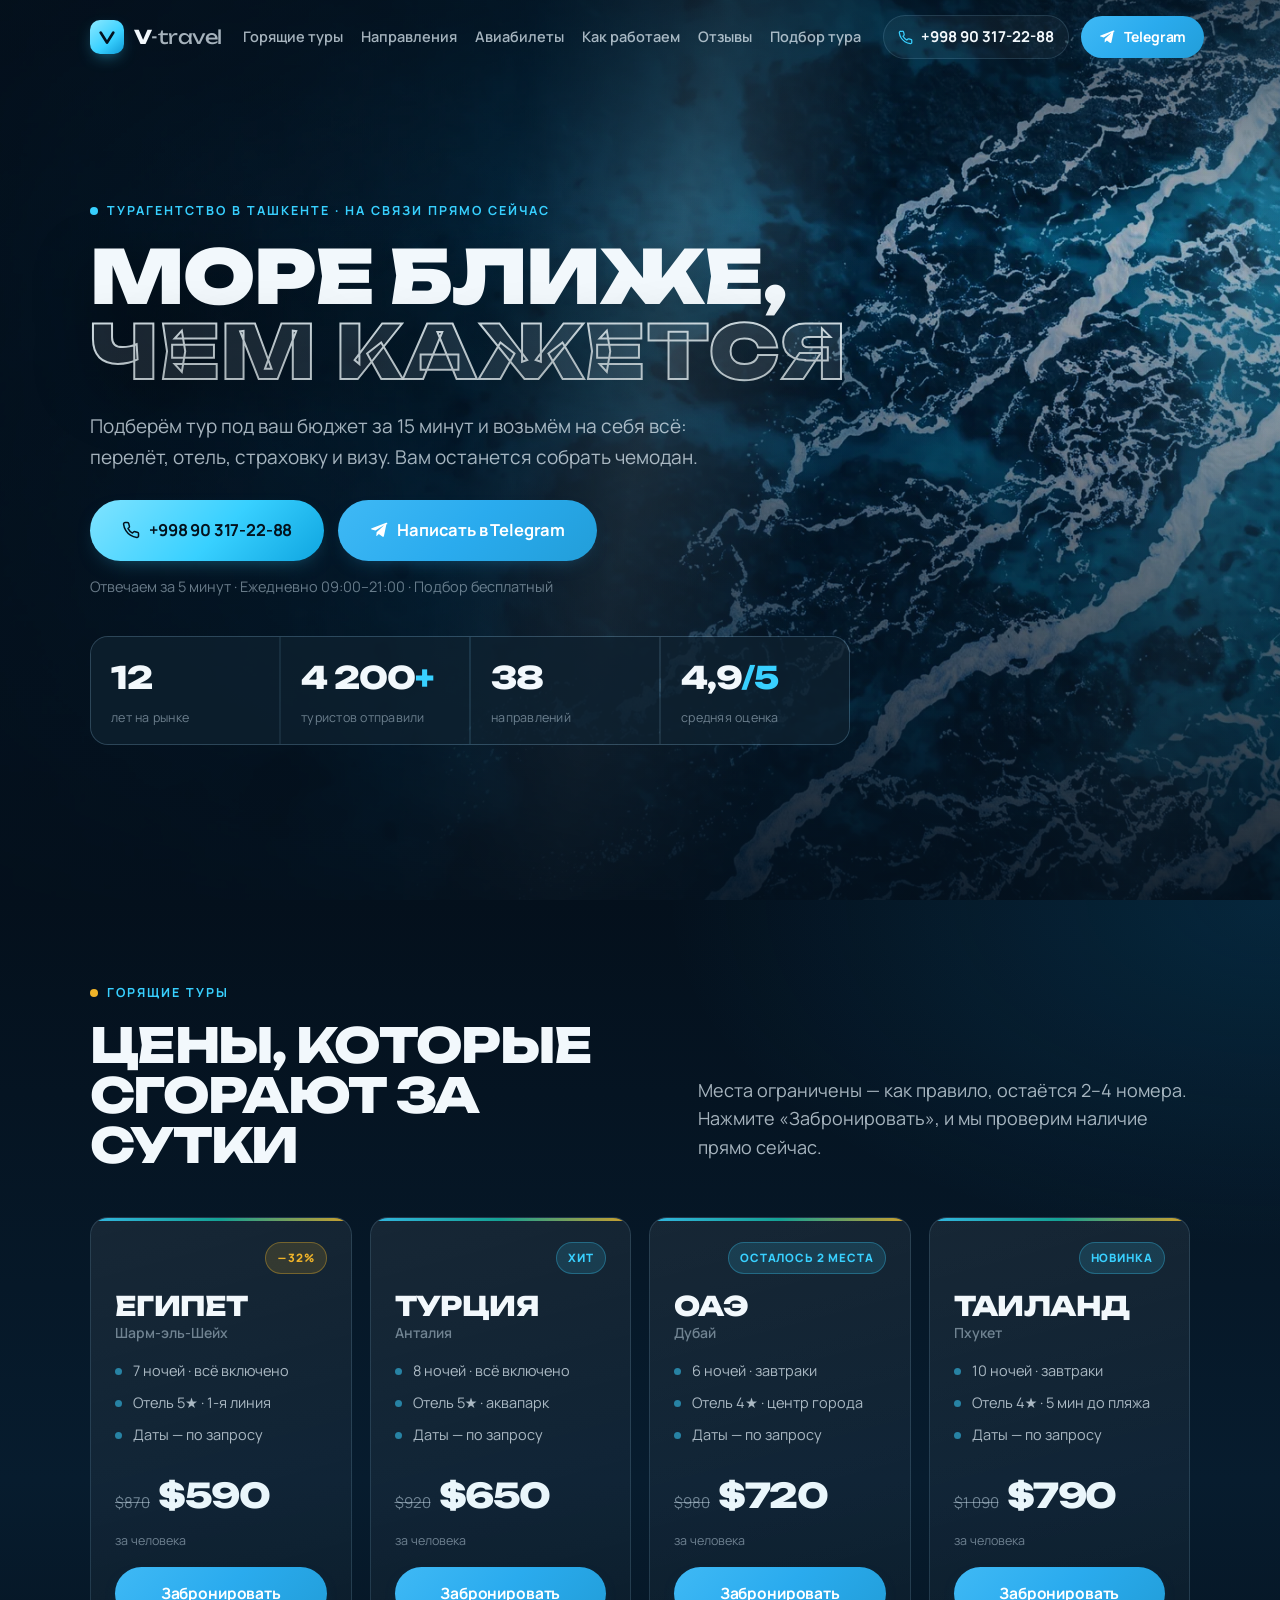
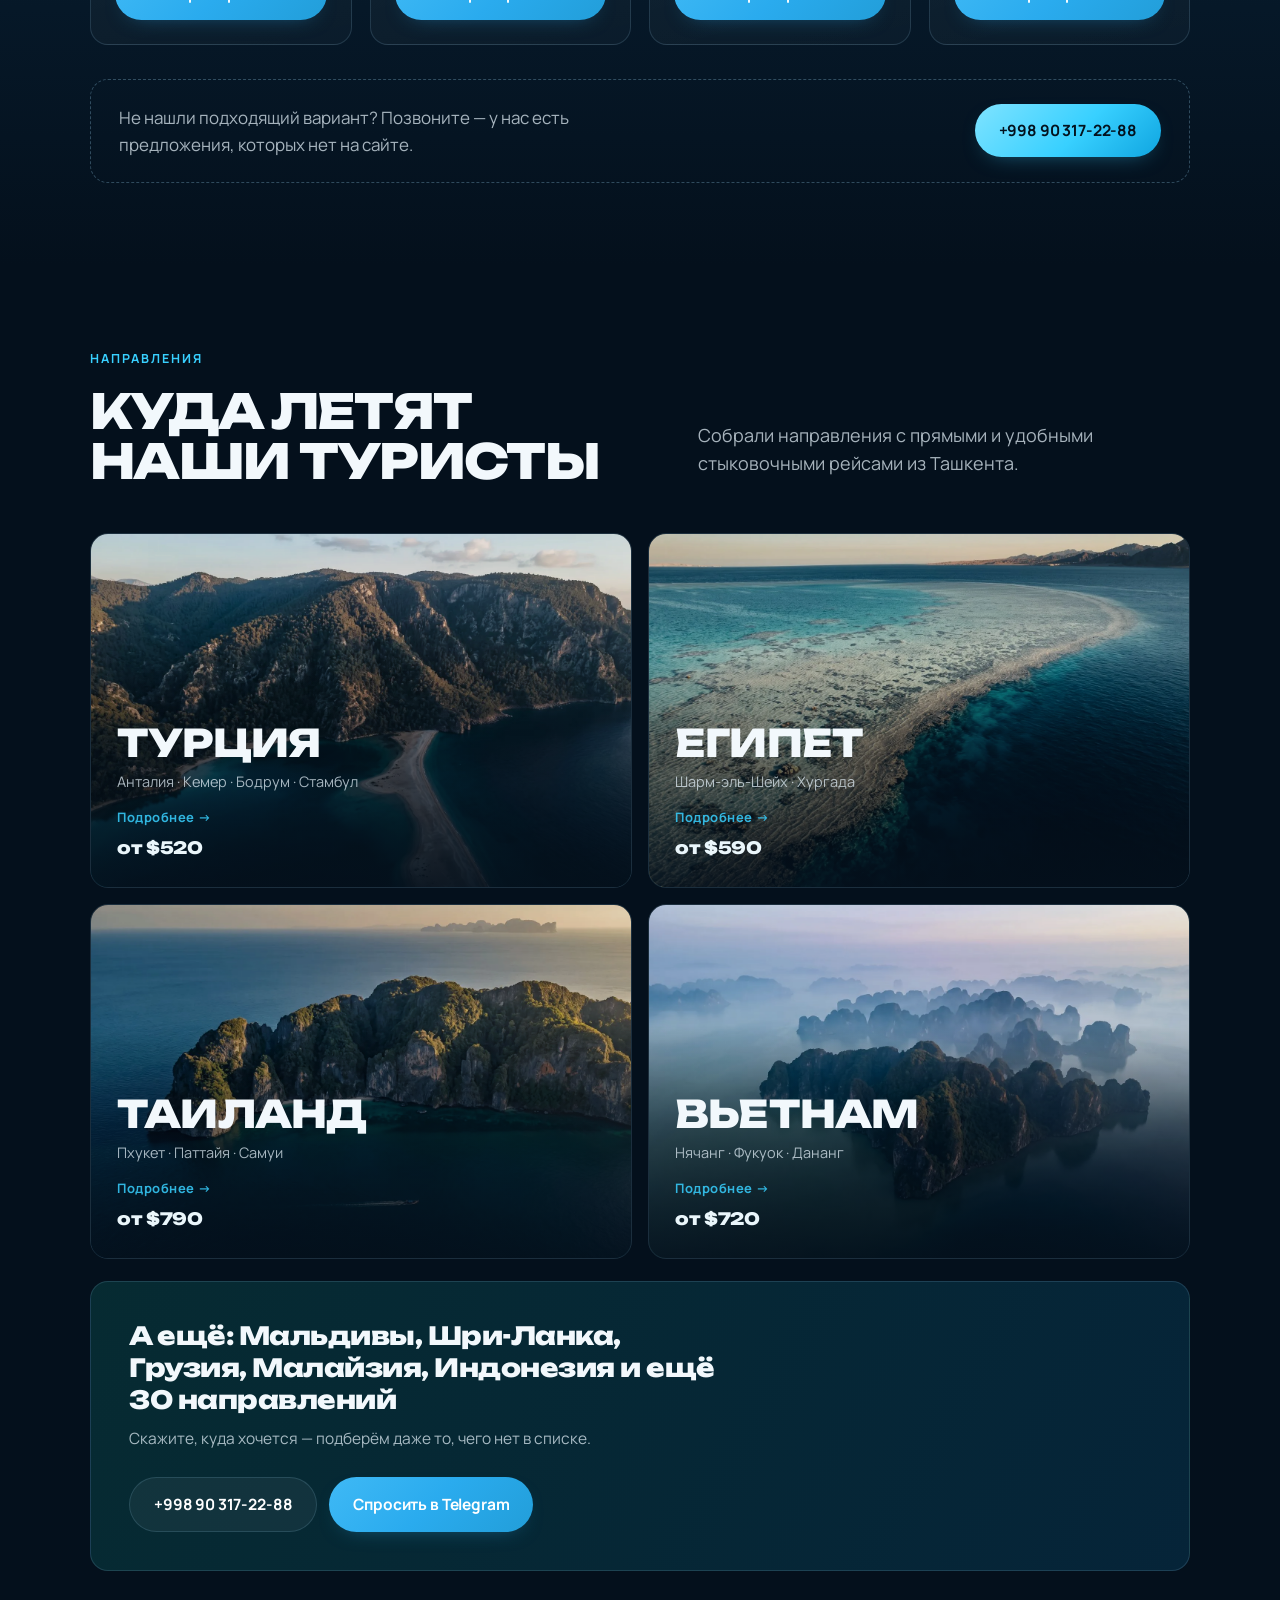
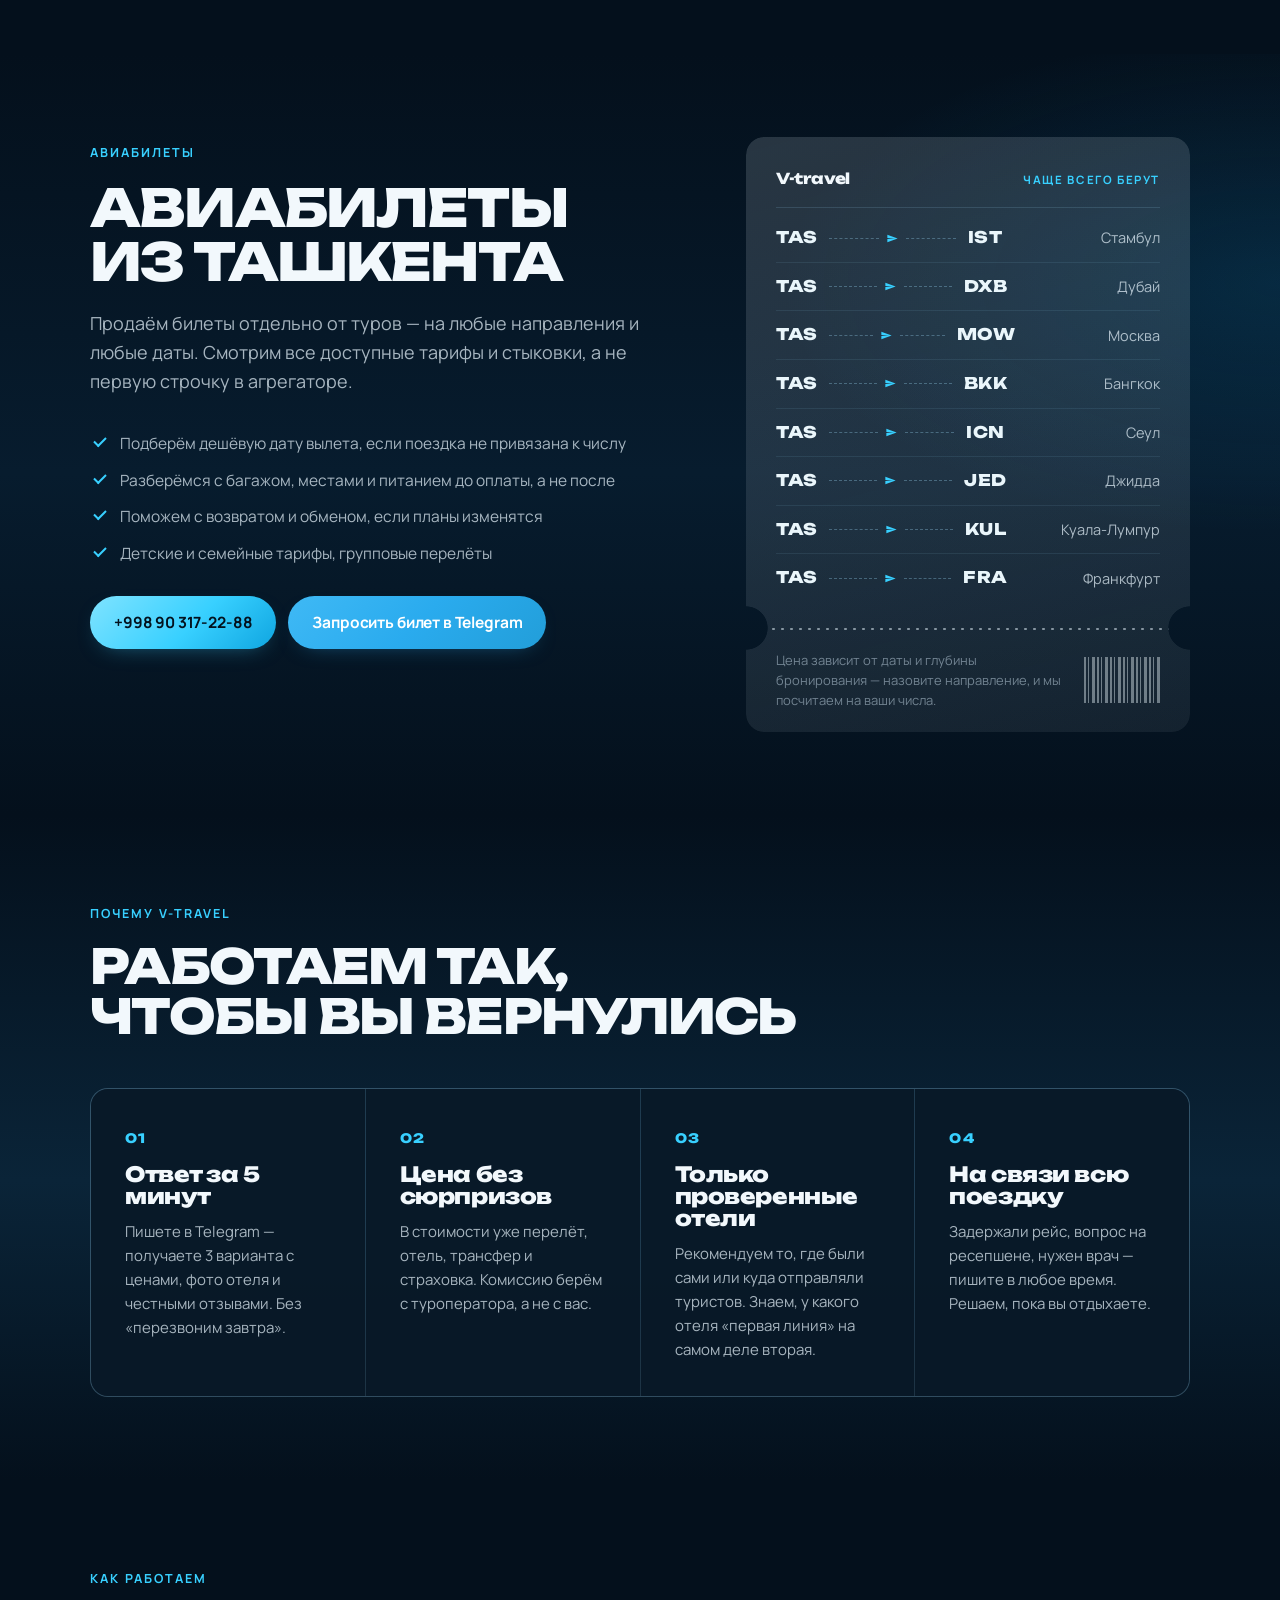
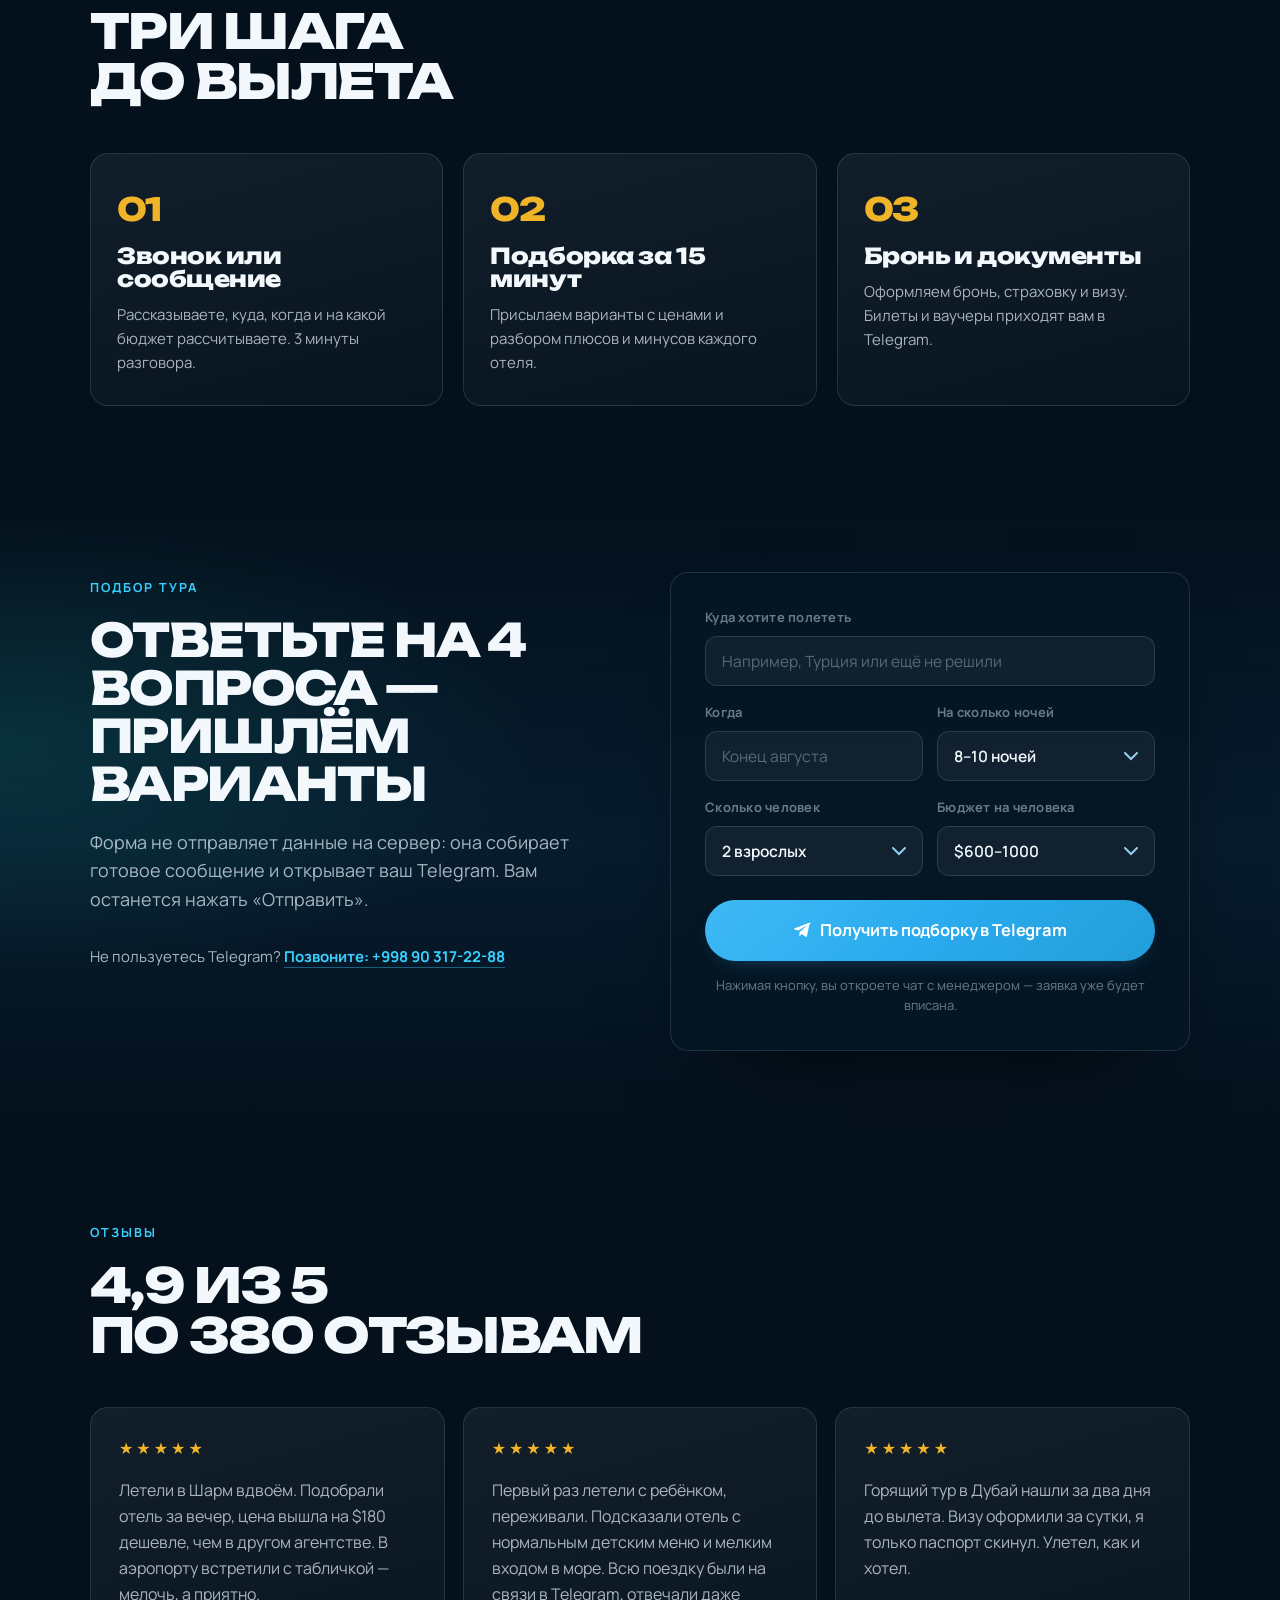
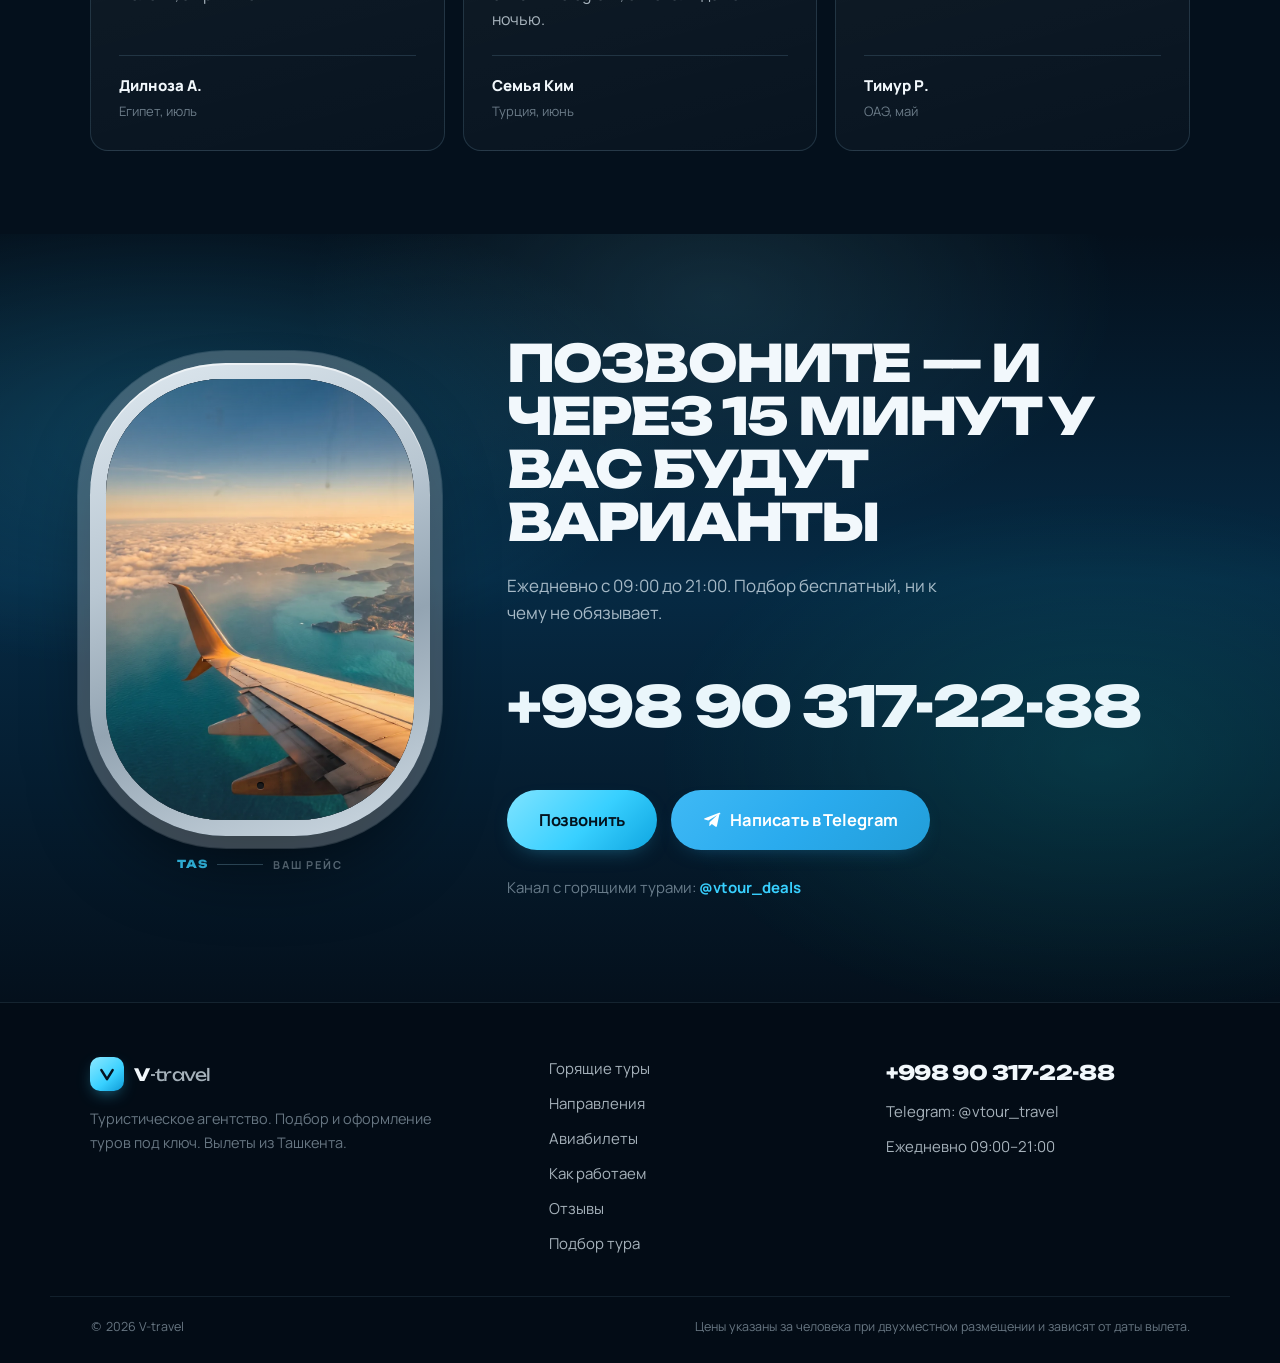
==== index.html @ 79d8a792 "Иллюминатор: вид с крылом вместо кадра с дрона В окно поставлен настоящий вид с места у иллюминатора" ====
<!DOCTYPE html>
<html lang="ru">
<head>
<meta charset="UTF-8">
<meta name="viewport" content="width=device-width, initial-scale=1">
<title>Горящие туры из Ташкента — турагентство V-travel</title>
<meta name="description" content="Турагентство V-travel в Ташкенте: горящие туры от $590, авиабилеты, подбор за 15 минут, отель, виза и страховка под ключ. Звоните +998 90 317-22-88 или пишите в Telegram.">
<meta name="theme-color" content="#04121f">
<link rel="canonical" href="https://v-travel.uz/">

<meta property="og:type" content="website">
<meta property="og:site_name" content="V-travel">
<meta property="og:locale" content="ru_RU">
<meta property="og:url" content="https://v-travel.uz/">
<meta property="og:title" content="Горящие туры из Ташкента — турагентство V-travel">
<meta property="og:description" content="Горящие туры от $590. Подбор за 15 минут, оформление под ключ. Звоните или пишите в Telegram.">
<meta property="og:image" content="https://v-travel.uz/assets/img/og-cover.jpg">
<meta property="og:image:width" content="1200">
<meta property="og:image:height" content="630">
<meta property="og:image:alt" content="Аэросъёмка бирюзового моря — V-travel, туры из Ташкента">
<meta name="twitter:card" content="summary_large_image">
<link rel="icon" href="data:image/svg+xml,%3Csvg xmlns='http://www.w3.org/2000/svg' viewBox='0 0 64 64'%3E%3Crect width='64' height='64' rx='14' fill='%23061c2e'/%3E%3Cpath d='M16 20l16 26 16-26' fill='none' stroke='%2338d0ff' stroke-width='7' stroke-linecap='round' stroke-linejoin='round'/%3E%3C/svg%3E">
<link rel="preload" href="/assets/fonts/unbounded-900.woff2" as="font" type="font/woff2" crossorigin>
<link rel="preload" href="/assets/fonts/manrope-400.woff2" as="font" type="font/woff2" crossorigin>
<link rel="preload" href="/assets/img/hero-water.webp" as="image" fetchpriority="high">
<link rel="stylesheet" href="/css/fonts.css">
<link rel="stylesheet" href="/css/styles.css">
<script>document.documentElement.classList.add('js');</script>

<script type="application/ld+json">
{
  "@context": "https://schema.org",
  "@type": "TravelAgency",
  "name": "V-travel",
  "description": "Турагентство в Ташкенте: подбор и оформление туров под ключ, горящие туры, перелёт, отель, виза и страховка.",
  "url": "https://v-travel.uz/",
  "image": "https://v-travel.uz/assets/img/og-cover.jpg",
  "telephone": "+998903172288",
  "priceRange": "$$",
  "currenciesAccepted": "USD, UZS",
  "address": {
    "@type": "PostalAddress",
    "addressLocality": "Ташкент",
    "addressCountry": "UZ"
  },
  "areaServed": {
    "@type": "Country",
    "name": "Узбекистан"
  },
  "openingHoursSpecification": [{
    "@type": "OpeningHoursSpecification",
    "dayOfWeek": ["Monday","Tuesday","Wednesday","Thursday","Friday","Saturday","Sunday"],
    "opens": "09:00",
    "closes": "21:00"
  }],
  "hasOfferCatalog": {
    "@type": "OfferCatalog",
    "name": "Услуги V-travel",
    "itemListElement": [
      {"@type": "Offer", "itemOffered": {"@type": "Service", "name": "Горящие туры"}},
      {"@type": "Offer", "itemOffered": {"@type": "Service", "name": "Подбор и оформление туров под ключ"}},
      {"@type": "Offer", "itemOffered": {"@type": "Service", "name": "Авиабилеты"}},
      {"@type": "Offer", "itemOffered": {"@type": "Service", "name": "Оформление виз и страховок"}}
    ]
  },
  "sameAs": [
    "https://t.me/vtour_travel",
    "https://t.me/vtour_deals"
  ]
}
</script>
</head>
<body>

<a class="skip-link" href="#main">К основному содержимому</a>

<!-- ============ HEADER ============ -->
<header class="header" id="header">
  <div class="shell header__inner">
    <a href="#top" class="logo" aria-label="V-travel, на главную">
      <span class="logo__mark" aria-hidden="true">
        <svg viewBox="0 0 32 32" width="20" height="20"><path d="M6 9l10 16L26 9" fill="none" stroke="currentColor" stroke-width="4.5" stroke-linecap="round" stroke-linejoin="round"/></svg>
      </span>
      <span class="logo__text">V<span>-travel</span></span>
    </a>

    <nav class="nav" id="nav" aria-label="Основная навигация">
      <a href="#hot" class="nav__link">Горящие туры</a>
      <a href="#dest" class="nav__link">Направления</a>
      <a href="#tickets" class="nav__link">Авиабилеты</a>
      <a href="#how" class="nav__link">Как работаем</a>
      <a href="#reviews" class="nav__link">Отзывы</a>
      <a href="#pick" class="nav__link">Подбор тура</a>
      <div class="nav__mobile-actions">
        <a href="tel:+998903172288" class="btn btn--ghost btn--block">+998 90 317-22-88</a>
        <a href="https://t.me/vtour_travel" target="_blank" rel="noopener" class="btn btn--tg btn--block">Написать в Telegram</a>
      </div>
    </nav>

    <div class="header__actions">
      <a href="tel:+998903172288" class="header__phone" data-goal="call">
        <svg viewBox="0 0 24 24" width="15" height="15" fill="none" stroke="currentColor" stroke-width="2" stroke-linecap="round" stroke-linejoin="round" aria-hidden="true"><path d="M22 16.9v3a2 2 0 01-2.2 2 19.8 19.8 0 01-8.6-3.1 19.5 19.5 0 01-6-6 19.8 19.8 0 01-3.1-8.7A2 2 0 014.1 2h3a2 2 0 012 1.7c.1 1 .3 2 .7 2.9a2 2 0 01-.4 2.1L8 10.1a16 16 0 006 6l1.4-1.4a2 2 0 012.1-.4c.9.4 1.9.6 2.9.7a2 2 0 011.7 2"/></svg>
        <span>+998 90 317-22-88</span>
      </a>
      <a href="https://t.me/vtour_travel" target="_blank" rel="noopener" class="btn btn--tg btn--sm" data-goal="telegram">
        <svg viewBox="0 0 24 24" width="16" height="16" fill="currentColor" aria-hidden="true"><path d="M21.9 4.3L18.6 20c-.2 1.1-.9 1.4-1.8.9l-5-3.7-2.4 2.3c-.3.3-.5.5-1 .5l.4-5.1L18 6.4c.4-.4-.1-.6-.6-.2L7.2 12.7l-4.9-1.5c-1.1-.3-1.1-1 .2-1.5l19.1-7.4c.9-.3 1.7.2 1.4 2z"/></svg>
        Telegram
      </a>
      <button class="burger" id="burger" aria-label="Меню" aria-expanded="false" aria-controls="nav">
        <span></span><span></span><span></span>
      </button>
    </div>
  </div>
</header>

<main id="main">

  <!-- ============ HERO ============ -->
  <section class="hero" id="top">
    <div class="hero__media" aria-hidden="true">
      <img src="assets/img/hero-water.webp" alt="" width="2000" height="1269" fetchpriority="high">
      <div class="hero__caustics"></div>
      <div class="hero__scrim"></div>
    </div>

    <div class="shell hero__inner">
      <p class="eyebrow reveal">
        <span class="pulse" aria-hidden="true"></span>
        Турагентство в Ташкенте · На связи прямо сейчас
      </p>

      <h1 class="hero__title reveal" style="--d:.05s">
        Море ближе,<br>
        <span class="hero__title-out">чем кажется</span>
      </h1>

      <p class="hero__lead reveal" style="--d:.1s">
        Подберём тур под ваш бюджет за 15 минут и возьмём на себя всё: перелёт, отель,
        страховку и визу. Вам останется собрать чемодан.
      </p>

      <div class="hero__cta reveal" style="--d:.15s">
        <a href="tel:+998903172288" class="btn btn--primary btn--lg" data-goal="call">
          <svg viewBox="0 0 24 24" width="18" height="18" fill="none" stroke="currentColor" stroke-width="2" stroke-linecap="round" stroke-linejoin="round" aria-hidden="true"><path d="M22 16.9v3a2 2 0 01-2.2 2 19.8 19.8 0 01-8.6-3.1 19.5 19.5 0 01-6-6 19.8 19.8 0 01-3.1-8.7A2 2 0 014.1 2h3a2 2 0 012 1.7c.1 1 .3 2 .7 2.9a2 2 0 01-.4 2.1L8 10.1a16 16 0 006 6l1.4-1.4a2 2 0 012.1-.4c.9.4 1.9.6 2.9.7a2 2 0 011.7 2"/></svg>
          +998 90 317-22-88
        </a>
        <a href="https://t.me/vtour_travel" target="_blank" rel="noopener" class="btn btn--tg btn--lg" data-goal="telegram">
          <svg viewBox="0 0 24 24" width="18" height="18" fill="currentColor" aria-hidden="true"><path d="M21.9 4.3L18.6 20c-.2 1.1-.9 1.4-1.8.9l-5-3.7-2.4 2.3c-.3.3-.5.5-1 .5l.4-5.1L18 6.4c.4-.4-.1-.6-.6-.2L7.2 12.7l-4.9-1.5c-1.1-.3-1.1-1 .2-1.5l19.1-7.4c.9-.3 1.7.2 1.4 2z"/></svg>
          Написать в Telegram
        </a>
      </div>

      <p class="hero__note reveal" style="--d:.2s">Отвечаем за 5 минут · Ежедневно 09:00–21:00 · Подбор бесплатный</p>

      <dl class="hero__stats reveal" style="--d:.25s">
        <div class="stat"><dt>лет на рынке</dt><dd><span class="num" data-count="12">0</span></dd></div>
        <div class="stat"><dt>туристов отправили</dt><dd><span class="num" data-count="4200">0</span><span class="num-suffix">+</span></dd></div>
        <div class="stat"><dt>направлений</dt><dd><span class="num" data-count="38">0</span></dd></div>
        <div class="stat"><dt>средняя оценка</dt><dd>4,9<span class="num-suffix">/5</span></dd></div>
      </dl>
    </div>
  </section>

  <!-- ============ HOT TOURS ============ -->
  <section class="section section--hot" id="hot">
    <div class="shell">
      <header class="sec-head reveal">
        <p class="sec-kicker"><span class="pulse pulse--hot" aria-hidden="true"></span>Горящие туры</p>
        <h2 class="sec-title">Цены, которые<br>сгорают за сутки</h2>
        <p class="sec-lead">
          Места ограничены — как правило, остаётся 2–4 номера. Нажмите «Забронировать»,
          и мы проверим наличие прямо сейчас.
        </p>
      </header>

      <div class="tours">
        <article class="tour reveal" style="--d:.05s">
          <div class="tour__top">
            <span class="badge badge--hot">−32%</span>
          </div>
          <h3 class="tour__title">Египет<span>Шарм-эль-Шейх</span></h3>
          <ul class="tour__meta">
            <li>7 ночей · всё включено</li>
            <li>Отель 5★ · 1-я линия</li>
            <li>Даты — по запросу</li>
          </ul>
          <div class="tour__foot">
            <p class="tour__price"><s>$870</s><strong>$590</strong><span>за человека</span></p>
            <a class="btn btn--tg btn--block js-book" href="https://t.me/vtour_travel"
               data-tour="Египет, Шарм-эль-Шейх — 7 ночей, 5★ всё включено, $590">
              Забронировать
            </a>
          </div>
        </article>

        <article class="tour reveal" style="--d:.1s">
          <div class="tour__top">
            <span class="badge">Хит</span>
          </div>
          <h3 class="tour__title">Турция<span>Анталия</span></h3>
          <ul class="tour__meta">
            <li>8 ночей · всё включено</li>
            <li>Отель 5★ · аквапарк</li>
            <li>Даты — по запросу</li>
          </ul>
          <div class="tour__foot">
            <p class="tour__price"><s>$920</s><strong>$650</strong><span>за человека</span></p>
            <a class="btn btn--tg btn--block js-book" href="https://t.me/vtour_travel"
               data-tour="Турция, Анталия — 8 ночей, 5★ всё включено, $650">
              Забронировать
            </a>
          </div>
        </article>

        <article class="tour reveal" style="--d:.15s">
          <div class="tour__top">
            <span class="badge">Осталось 2 места</span>
          </div>
          <h3 class="tour__title">ОАЭ<span>Дубай</span></h3>
          <ul class="tour__meta">
            <li>6 ночей · завтраки</li>
            <li>Отель 4★ · центр города</li>
            <li>Даты — по запросу</li>
          </ul>
          <div class="tour__foot">
            <p class="tour__price"><s>$980</s><strong>$720</strong><span>за человека</span></p>
            <a class="btn btn--tg btn--block js-book" href="https://t.me/vtour_travel"
               data-tour="ОАЭ, Дубай — 6 ночей, 4★ завтраки, $720">
              Забронировать
            </a>
          </div>
        </article>

        <article class="tour reveal" style="--d:.2s">
          <div class="tour__top">
            <span class="badge">Новинка</span>
          </div>
          <h3 class="tour__title">Таиланд<span>Пхукет</span></h3>
          <ul class="tour__meta">
            <li>10 ночей · завтраки</li>
            <li>Отель 4★ · 5 мин до пляжа</li>
            <li>Даты — по запросу</li>
          </ul>
          <div class="tour__foot">
            <p class="tour__price"><s>$1 090</s><strong>$790</strong><span>за человека</span></p>
            <a class="btn btn--tg btn--block js-book" href="https://t.me/vtour_travel"
               data-tour="Таиланд, Пхукет — 10 ночей, 4★ завтраки, $790">
              Забронировать
            </a>
          </div>
        </article>
      </div>

      <div class="hot-cta reveal">
        <p>Не нашли подходящий вариант? Позвоните — у нас есть предложения, которых нет на сайте.</p>
        <a href="tel:+998903172288" class="btn btn--primary" data-goal="call">+998 90 317-22-88</a>
      </div>
    </div>
  </section>

  <!-- ============ DESTINATIONS ============ -->
  <section class="section section--dest" id="dest">
    <div class="shell">
      <header class="sec-head reveal">
        <p class="sec-kicker">Направления</p>
        <h2 class="sec-title">Куда летят<br>наши туристы</h2>
        <p class="sec-lead">Собрали направления с прямыми и удобными стыковочными рейсами из Ташкента.</p>
      </header>

      <div class="dests">
        <a class="dest dest--wide reveal" href="/turciya/" style="--d:.05s">
          <img src="assets/img/dest-turkey.webp" alt="Туры в Турцию из Ташкента — Голубая лагуна Олюдениз с высоты" width="1500" height="952" loading="lazy">
          <div class="dest__body">
            <h3>Турция</h3>
            <p>Анталия · Кемер · Бодрум · Стамбул</p>
            <span class="dest__more" aria-hidden="true">Подробнее →</span>
            <span class="dest__price">от $520</span>
          </div>
        </a>

        <a class="dest reveal" href="/egipet/" style="--d:.1s">
          <img src="assets/img/dest-egypt.webp" alt="Туры в Египет — коралловый риф Красного моря с высоты" width="1500" height="952" loading="lazy">
          <div class="dest__body">
            <h3>Египет</h3>
            <p>Шарм-эль-Шейх · Хургада</p>
            <span class="dest__more" aria-hidden="true">Подробнее →</span>
            <span class="dest__price">от $590</span>
          </div>
        </a>

        <a class="dest reveal" href="/tailand/" style="--d:.15s">
          <img src="assets/img/dest-thailand.webp" alt="Туры в Таиланд — известняковые скалы островов Пхи-Пхи" width="1500" height="952" loading="lazy">
          <div class="dest__body">
            <h3>Таиланд</h3>
            <p>Пхукет · Паттайя · Самуи</p>
            <span class="dest__more" aria-hidden="true">Подробнее →</span>
            <span class="dest__price">от $790</span>
          </div>
        </a>

        <a class="dest dest--wide reveal" href="/vietnam/" style="--d:.2s">
          <img src="assets/img/dest-vietnam.webp" alt="Туры во Вьетнам — острова бухты Халонг в утренней дымке" width="1500" height="952" loading="lazy">
          <div class="dest__body">
            <h3>Вьетнам</h3>
            <p>Нячанг · Фукуок · Дананг</p>
            <span class="dest__more" aria-hidden="true">Подробнее →</span>
            <span class="dest__price">от $720</span>
          </div>
        </a>
      </div>

      <div class="dest-more reveal">
        <div class="dest-more__text">
          <h3>А ещё: Мальдивы, Шри-Ланка, Грузия, Малайзия, Индонезия и ещё 30 направлений</h3>
          <p>Скажите, куда хочется — подберём даже то, чего нет в списке.</p>
        </div>
        <div class="dest-more__actions">
          <a href="tel:+998903172288" class="btn btn--ghost" data-goal="call">+998 90 317-22-88</a>
          <a href="https://t.me/vtour_travel" target="_blank" rel="noopener" class="btn btn--tg" data-goal="telegram">Спросить в Telegram</a>
        </div>
      </div>
    </div>
  </section>

  <!-- ============ AIR TICKETS ============ -->
  <section class="section section--tickets" id="tickets">
    <div class="shell tickets">
      <div class="tickets__intro reveal">
        <p class="sec-kicker">Авиабилеты</p>
        <h2 class="sec-title">Авиабилеты<br>из Ташкента</h2>
        <p class="sec-lead">
          Продаём билеты отдельно от туров — на любые направления и любые даты.
          Смотрим все доступные тарифы и стыковки, а не первую строчку в агрегаторе.
        </p>

        <ul class="tickets__perks">
          <li>Подберём дешёвую дату вылета, если поездка не привязана к числу</li>
          <li>Разберёмся с багажом, местами и питанием до оплаты, а не после</li>
          <li>Поможем с возвратом и обменом, если планы изменятся</li>
          <li>Детские и семейные тарифы, групповые перелёты</li>
        </ul>

        <div class="tickets__cta">
          <a href="tel:+998903172288" class="btn btn--primary" data-goal="call">+998 90 317-22-88</a>
          <a class="btn btn--tg js-book" href="https://t.me/vtour_travel"
             data-tour="Нужен авиабилет" data-goal="telegram">Запросить билет в Telegram</a>
        </div>
      </div>

      <div class="boardingpass reveal" style="--d:.1s">
        <div class="boardingpass__body">
          <div class="bp__head">
            <span class="bp__brand">V-travel</span>
            <span class="bp__label">Чаще всего берут</span>
          </div>
          <ul class="bp__routes">
            <li>
              <span class="bp__code">TAS</span>
              <span class="bp__path" aria-hidden="true">
                <svg viewBox="0 0 24 24" width="13" height="13" fill="currentColor"><path d="M2.5 19l19-7-19-7v6l14 1-14 1z"/></svg>
              </span>
              <span class="bp__code">IST</span>
              <span class="bp__city">Стамбул</span>
            </li>
            <li>
              <span class="bp__code">TAS</span>
              <span class="bp__path" aria-hidden="true">
                <svg viewBox="0 0 24 24" width="13" height="13" fill="currentColor"><path d="M2.5 19l19-7-19-7v6l14 1-14 1z"/></svg>
              </span>
              <span class="bp__code">DXB</span>
              <span class="bp__city">Дубай</span>
            </li>
            <li>
              <span class="bp__code">TAS</span>
              <span class="bp__path" aria-hidden="true">
                <svg viewBox="0 0 24 24" width="13" height="13" fill="currentColor"><path d="M2.5 19l19-7-19-7v6l14 1-14 1z"/></svg>
              </span>
              <span class="bp__code">MOW</span>
              <span class="bp__city">Москва</span>
            </li>
            <li>
              <span class="bp__code">TAS</span>
              <span class="bp__path" aria-hidden="true">
                <svg viewBox="0 0 24 24" width="13" height="13" fill="currentColor"><path d="M2.5 19l19-7-19-7v6l14 1-14 1z"/></svg>
              </span>
              <span class="bp__code">BKK</span>
              <span class="bp__city">Бангкок</span>
            </li>
            <li>
              <span class="bp__code">TAS</span>
              <span class="bp__path" aria-hidden="true">
                <svg viewBox="0 0 24 24" width="13" height="13" fill="currentColor"><path d="M2.5 19l19-7-19-7v6l14 1-14 1z"/></svg>
              </span>
              <span class="bp__code">ICN</span>
              <span class="bp__city">Сеул</span>
            </li>
            <li>
              <span class="bp__code">TAS</span>
              <span class="bp__path" aria-hidden="true">
                <svg viewBox="0 0 24 24" width="13" height="13" fill="currentColor"><path d="M2.5 19l19-7-19-7v6l14 1-14 1z"/></svg>
              </span>
              <span class="bp__code">JED</span>
              <span class="bp__city">Джидда</span>
            </li>
            <li>
              <span class="bp__code">TAS</span>
              <span class="bp__path" aria-hidden="true">
                <svg viewBox="0 0 24 24" width="13" height="13" fill="currentColor"><path d="M2.5 19l19-7-19-7v6l14 1-14 1z"/></svg>
              </span>
              <span class="bp__code">KUL</span>
              <span class="bp__city">Куала-Лумпур</span>
            </li>
            <li>
              <span class="bp__code">TAS</span>
              <span class="bp__path" aria-hidden="true">
                <svg viewBox="0 0 24 24" width="13" height="13" fill="currentColor"><path d="M2.5 19l19-7-19-7v6l14 1-14 1z"/></svg>
              </span>
              <span class="bp__code">FRA</span>
              <span class="bp__city">Франкфурт</span>
            </li>
          </ul>
        </div>
        <div class="boardingpass__stub">
          <p>Цена зависит от даты и глубины бронирования — назовите направление,
          и мы посчитаем на ваши числа.</p>
          <span class="bp__barcode" aria-hidden="true"></span>
        </div>
      </div>
    </div>
  </section>

  <!-- ============ WHY ============ -->
  <section class="section section--why">
    <div class="shell">
      <header class="sec-head reveal">
        <p class="sec-kicker">Почему V-travel</p>
        <h2 class="sec-title">Работаем так,<br>чтобы вы вернулись</h2>
      </header>

      <div class="why">
        <article class="why__item reveal" style="--d:.05s">
          <span class="why__num">01</span>
          <h3>Ответ за 5 минут</h3>
          <p>Пишете в Telegram — получаете 3 варианта с ценами, фото отеля и честными отзывами. Без «перезвоним завтра».</p>
        </article>
        <article class="why__item reveal" style="--d:.1s">
          <span class="why__num">02</span>
          <h3>Цена без сюрпризов</h3>
          <p>В стоимости уже перелёт, отель, трансфер и страховка. Комиссию берём с туроператора, а не с вас.</p>
        </article>
        <article class="why__item reveal" style="--d:.15s">
          <span class="why__num">03</span>
          <h3>Только проверенные отели</h3>
          <p>Рекомендуем то, где были сами или куда отправляли туристов. Знаем, у какого отеля «первая линия» на самом деле вторая.</p>
        </article>
        <article class="why__item reveal" style="--d:.2s">
          <span class="why__num">04</span>
          <h3>На связи всю поездку</h3>
          <p>Задержали рейс, вопрос на ресепшене, нужен врач — пишите в любое время. Решаем, пока вы отдыхаете.</p>
        </article>
      </div>
    </div>
  </section>

  <!-- ============ HOW ============ -->
  <section class="section section--how" id="how">
    <div class="shell">
      <header class="sec-head reveal">
        <p class="sec-kicker">Как работаем</p>
        <h2 class="sec-title">Три шага<br>до вылета</h2>
      </header>

      <ol class="steps">
        <li class="step reveal" style="--d:.05s">
          <div class="step__hud">
            <span class="step__n">01</span>
            <h3>Звонок или сообщение</h3>
            <p>Рассказываете, куда, когда и на какой бюджет рассчитываете. 3 минуты разговора.</p>
          </div>
        </li>
        <li class="step reveal" style="--d:.12s">
          <div class="step__hud">
            <span class="step__n">02</span>
            <h3>Подборка за 15 минут</h3>
            <p>Присылаем варианты с ценами и разбором плюсов и минусов каждого отеля.</p>
          </div>
        </li>
        <li class="step reveal" style="--d:.19s">
          <div class="step__hud">
            <span class="step__n">03</span>
            <h3>Бронь и документы</h3>
            <p>Оформляем бронь, страховку и визу. Билеты и ваучеры приходят вам в Telegram.</p>
          </div>
        </li>
      </ol>
    </div>
  </section>

  <!-- ============ PICK FORM ============ -->
  <section class="section section--pick" id="pick">
    <div class="shell pick">
      <div class="pick__intro reveal">
        <p class="sec-kicker">Подбор тура</p>
        <h2 class="sec-title">Ответьте на 4 вопроса —<br>пришлём варианты</h2>
        <p class="sec-lead">
          Форма не отправляет данные на сервер: она собирает готовое сообщение и открывает
          ваш Telegram. Вам останется нажать «Отправить».
        </p>
        <p class="pick__alt">
          Не пользуетесь Telegram?
          <a href="tel:+998903172288" data-goal="call">Позвоните: +998 90 317-22-88</a>
        </p>
      </div>

      <form class="pick__form reveal" id="pickForm" style="--d:.1s" novalidate>
        <div class="field">
          <label for="f-dest">Куда хотите полететь</label>
          <input id="f-dest" name="dest" type="text" list="destList" placeholder="Например, Турция или ещё не решили" autocomplete="off">
          <datalist id="destList">
            <option value="Турция"></option><option value="Египет"></option>
            <option value="ОАЭ"></option><option value="Таиланд"></option>
            <option value="Вьетнам"></option><option value="Мальдивы"></option>
            <option value="Шри-Ланка"></option><option value="Грузия"></option>
            <option value="Ещё не решили"></option>
          </datalist>
        </div>

        <div class="field-row">
          <div class="field">
            <label for="f-date">Когда</label>
            <input id="f-date" name="date" type="text" placeholder="Конец августа" autocomplete="off">
          </div>
          <div class="field">
            <label for="f-nights">На сколько ночей</label>
            <select id="f-nights" name="nights">
              <option>5–7 ночей</option>
              <option selected>8–10 ночей</option>
              <option>11–14 ночей</option>
              <option>Больше двух недель</option>
            </select>
          </div>
        </div>

        <div class="field-row">
          <div class="field">
            <label for="f-people">Сколько человек</label>
            <select id="f-people" name="people">
              <option>1 взрослый</option>
              <option selected>2 взрослых</option>
              <option>2 взрослых + ребёнок</option>
              <option>2 взрослых + 2 детей</option>
              <option>Компания от 5 человек</option>
            </select>
          </div>
          <div class="field">
            <label for="f-budget">Бюджет на человека</label>
            <select id="f-budget" name="budget">
              <option>до $600</option>
              <option selected>$600–1000</option>
              <option>$1000–1500</option>
              <option>от $1500</option>
              <option>Пока не определился</option>
            </select>
          </div>
        </div>

        <button type="submit" class="btn btn--tg btn--lg btn--block" data-goal="telegram">
          <svg viewBox="0 0 24 24" width="18" height="18" fill="currentColor" aria-hidden="true"><path d="M21.9 4.3L18.6 20c-.2 1.1-.9 1.4-1.8.9l-5-3.7-2.4 2.3c-.3.3-.5.5-1 .5l.4-5.1L18 6.4c.4-.4-.1-.6-.6-.2L7.2 12.7l-4.9-1.5c-1.1-.3-1.1-1 .2-1.5l19.1-7.4c.9-.3 1.7.2 1.4 2z"/></svg>
          Получить подборку в Telegram
        </button>
        <p class="pick__hint" id="pickHint">Нажимая кнопку, вы откроете чат с менеджером — заявка уже будет вписана.</p>
      </form>
    </div>
  </section>

  <!-- ============ REVIEWS ============ -->
  <section class="section section--reviews" id="reviews">
    <div class="shell">
      <header class="sec-head reveal">
        <p class="sec-kicker">Отзывы</p>
        <h2 class="sec-title">4,9 из 5<br>по 380 отзывам</h2>
      </header>

      <div class="reviews">
        <figure class="review reveal" style="--d:.05s">
          <div class="review__stars" aria-label="Оценка 5 из 5">★★★★★</div>
          <blockquote>Летели в Шарм вдвоём. Подобрали отель за вечер, цена вышла на $180 дешевле, чем в другом агентстве. В аэропорту встретили с табличкой — мелочь, а приятно.</blockquote>
          <figcaption><strong>Дилноза А.</strong><span>Египет, июль</span></figcaption>
        </figure>
        <figure class="review reveal" style="--d:.1s">
          <div class="review__stars" aria-label="Оценка 5 из 5">★★★★★</div>
          <blockquote>Первый раз летели с ребёнком, переживали. Подсказали отель с нормальным детским меню и мелким входом в море. Всю поездку были на связи в Telegram, отвечали даже ночью.</blockquote>
          <figcaption><strong>Семья Ким</strong><span>Турция, июнь</span></figcaption>
        </figure>
        <figure class="review reveal" style="--d:.15s">
          <div class="review__stars" aria-label="Оценка 5 из 5">★★★★★</div>
          <blockquote>Горящий тур в Дубай нашли за два дня до вылета. Визу оформили за сутки, я только паспорт скинул. Улетел, как и хотел.</blockquote>
          <figcaption><strong>Тимур Р.</strong><span>ОАЭ, май</span></figcaption>
        </figure>
      </div>
    </div>
  </section>

  <!-- ============ FINAL CTA ============ -->
  <section class="cta" id="contacts">
    <div class="cta__media" aria-hidden="true"><div class="cta__caustics"></div></div>
    <div class="shell cta__inner">
      <figure class="porthole reveal" aria-hidden="true">
        <span class="porthole__frame">
          <span class="porthole__glass">
            <img src="/assets/img/porthole-view.webp" alt="" width="820" height="1138" loading="lazy">
            <span class="porthole__glare"></span>
          </span>
        </span>
        <figcaption class="porthole__hud">
          <span>TAS</span>
          <span class="porthole__hud-line"></span>
          <span>ваш рейс</span>
        </figcaption>
      </figure>

      <div class="cta__text">
      <h2 class="cta__title reveal">Позвоните — и через 15 минут у вас будут варианты</h2>
      <p class="cta__lead reveal" style="--d:.05s">Ежедневно с 09:00 до 21:00. Подбор бесплатный, ни к чему не обязывает.</p>

      <a href="tel:+998903172288" class="cta__phone reveal" style="--d:.1s" data-goal="call">+998 90 317-22-88</a>

      <div class="cta__buttons reveal" style="--d:.15s">
        <a href="tel:+998903172288" class="btn btn--primary btn--lg" data-goal="call">Позвонить</a>
        <a href="https://t.me/vtour_travel" target="_blank" rel="noopener" class="btn btn--tg btn--lg" data-goal="telegram">
          <svg viewBox="0 0 24 24" width="18" height="18" fill="currentColor" aria-hidden="true"><path d="M21.9 4.3L18.6 20c-.2 1.1-.9 1.4-1.8.9l-5-3.7-2.4 2.3c-.3.3-.5.5-1 .5l.4-5.1L18 6.4c.4-.4-.1-.6-.6-.2L7.2 12.7l-4.9-1.5c-1.1-.3-1.1-1 .2-1.5l19.1-7.4c.9-.3 1.7.2 1.4 2z"/></svg>
          Написать в Telegram
        </a>
      </div>

      <p class="cta__extra reveal" style="--d:.2s">
        Канал с горящими турами: <a href="https://t.me/vtour_deals" target="_blank" rel="noopener">@vtour_deals</a>
      </p>
      </div>
    </div>
  </section>

</main>

<!-- ============ FOOTER ============ -->
<footer class="footer">
  <div class="shell footer__inner">
    <div class="footer__brand">
      <a href="#top" class="logo logo--sm">
        <span class="logo__mark" aria-hidden="true">
          <svg viewBox="0 0 32 32" width="18" height="18"><path d="M6 9l10 16L26 9" fill="none" stroke="currentColor" stroke-width="4.5" stroke-linecap="round" stroke-linejoin="round"/></svg>
        </span>
        <span class="logo__text">V<span>-travel</span></span>
      </a>
      <p>Туристическое агентство. Подбор и оформление туров под ключ. Вылеты из Ташкента.</p>
    </div>

    <nav class="footer__nav" aria-label="Разделы сайта">
      <a href="#hot">Горящие туры</a>
      <a href="#dest">Направления</a>
      <a href="#tickets">Авиабилеты</a>
      <a href="#how">Как работаем</a>
      <a href="#reviews">Отзывы</a>
      <a href="#pick">Подбор тура</a>
    </nav>

    <div class="footer__contacts">
      <a href="tel:+998903172288" class="footer__phone" data-goal="call">+998 90 317-22-88</a>
      <a href="https://t.me/vtour_travel" target="_blank" rel="noopener" data-goal="telegram">Telegram: @vtour_travel</a>
      <span>Ежедневно 09:00–21:00</span>
    </div>
  </div>
  <div class="shell footer__bottom">
    <span>© <span id="year">2026</span> V-travel</span>
    <span>Цены указаны за человека при двухместном размещении и зависят от даты вылета.</span>
  </div>
</footer>

<!-- ============ STICKY MOBILE BAR ============ -->
<div class="actionbar" id="actionbar">
  <a href="tel:+998903172288" class="actionbar__btn actionbar__btn--call" data-goal="call">
    <svg viewBox="0 0 24 24" width="18" height="18" fill="none" stroke="currentColor" stroke-width="2" stroke-linecap="round" stroke-linejoin="round" aria-hidden="true"><path d="M22 16.9v3a2 2 0 01-2.2 2 19.8 19.8 0 01-8.6-3.1 19.5 19.5 0 01-6-6 19.8 19.8 0 01-3.1-8.7A2 2 0 014.1 2h3a2 2 0 012 1.7c.1 1 .3 2 .7 2.9a2 2 0 01-.4 2.1L8 10.1a16 16 0 006 6l1.4-1.4a2 2 0 012.1-.4c.9.4 1.9.6 2.9.7a2 2 0 011.7 2"/></svg>
    Позвонить
  </a>
  <a href="https://t.me/vtour_travel" target="_blank" rel="noopener" class="actionbar__btn actionbar__btn--tg" data-goal="telegram">
    <svg viewBox="0 0 24 24" width="18" height="18" fill="currentColor" aria-hidden="true"><path d="M21.9 4.3L18.6 20c-.2 1.1-.9 1.4-1.8.9l-5-3.7-2.4 2.3c-.3.3-.5.5-1 .5l.4-5.1L18 6.4c.4-.4-.1-.6-.6-.2L7.2 12.7l-4.9-1.5c-1.1-.3-1.1-1 .2-1.5l19.1-7.4c.9-.3 1.7.2 1.4 2z"/></svg>
    Telegram
  </a>
</div>

<!-- ============ FLOATING TELEGRAM (desktop) ============ -->
<a href="https://t.me/vtour_travel" target="_blank" rel="noopener" class="fab" id="fab" aria-label="Написать в Telegram" data-goal="telegram">
  <svg viewBox="0 0 24 24" width="24" height="24" fill="currentColor" aria-hidden="true"><path d="M21.9 4.3L18.6 20c-.2 1.1-.9 1.4-1.8.9l-5-3.7-2.4 2.3c-.3.3-.5.5-1 .5l.4-5.1L18 6.4c.4-.4-.1-.6-.6-.2L7.2 12.7l-4.9-1.5c-1.1-.3-1.1-1 .2-1.5l19.1-7.4c.9-.3 1.7.2 1.4 2z"/></svg>
  <span class="fab__label">Написать в Telegram</span>
</a>

<script src="js/main.js"></script>
</body>
</html>
---- css/fonts.css ----
/* =====================================================
   Шрифты лежат у нас, а не на серверах Google.

   Так браузер не делает двух лишних рукопожатий к чужим доменам и не
   ждёт цепочку «наш html → css гугла → файл шрифта», прежде чем
   показать текст. Каждый файл урезан до символов, которые реально
   встречаются на сайте: русский алфавит, латиница, цифры и та
   типографика, что стоит в макете.

   Unbounded и Manrope — SIL Open Font License 1.1.
   ===================================================== */

@font-face {
  font-family: 'Unbounded';
  font-style: normal;
  font-weight: 400;
  font-display: swap;
  src: url('/assets/fonts/unbounded-400.woff2') format('woff2');
}
@font-face {
  font-family: 'Unbounded';
  font-style: normal;
  font-weight: 800;
  font-display: swap;
  src: url('/assets/fonts/unbounded-800.woff2') format('woff2');
}
@font-face {
  font-family: 'Unbounded';
  font-style: normal;
  font-weight: 900;
  font-display: swap;
  src: url('/assets/fonts/unbounded-900.woff2') format('woff2');
}
@font-face {
  font-family: 'Manrope';
  font-style: normal;
  font-weight: 400;
  font-display: swap;
  src: url('/assets/fonts/manrope-400.woff2') format('woff2');
}
@font-face {
  font-family: 'Manrope';
  font-style: normal;
  font-weight: 600;
  font-display: swap;
  src: url('/assets/fonts/manrope-600.woff2') format('woff2');
}
@font-face {
  font-family: 'Manrope';
  font-style: normal;
  font-weight: 700;
  font-display: swap;
  src: url('/assets/fonts/manrope-700.woff2') format('woff2');
}
@font-face {
  font-family: 'Manrope';
  font-style: normal;
  font-weight: 800;
  font-display: swap;
  src: url('/assets/fonts/manrope-800.woff2') format('woff2');
}
---- css/styles.css ----
/* =====================================================
   V-travel — design system
   Палитра построена на аэросъёмке океана: глубокая синева,
   бирюза мелководья, пена, песок и золотой «приборный» акцент.
   ===================================================== */

:root {
  /* surfaces */
  --abyss:      #04101c;
  --deep:       #071c2e;
  --deep-2:     #0a2438;
  --card:       rgba(255, 255, 255, .045);
  --card-line:  rgba(148, 205, 235, .16);

  /* accents */
  --cyan:       #38d0ff;
  --cyan-deep:  #0f8fd0;
  --teal:       #14b8a6;
  --gold:       #f0b429;
  --foam:       #eaf6fb;
  --sand:       #e6d7bd;

  /* text */
  --ink:        #f2f8fc;
  --ink-soft:   rgba(228, 241, 249, .72);
  --ink-mute:   rgba(203, 224, 238, .5);

  /* telegram brand */
  --tg:         #2aabee;
  --tg-2:       #229ed9;

  /* layout */
  --shell:      1180px;
  --pad:        clamp(18px, 4vw, 40px);
  --r:          18px;
  --r-sm:       12px;

  --ease:       cubic-bezier(.22, .8, .28, 1);
}

/* ---------- reset ---------- */
*, *::before, *::after { box-sizing: border-box; }
html { -webkit-text-size-adjust: 100%; scroll-behavior: smooth; }
body {
  margin: 0;
  background: var(--abyss);
  color: var(--ink);
  font: 400 17px/1.6 'Manrope', system-ui, -apple-system, 'Segoe UI', sans-serif;
  overflow-x: hidden;
  -webkit-font-smoothing: antialiased;
}
img { max-width: 100%; display: block; }
a { color: inherit; text-decoration: none; }
h1, h2, h3 { margin: 0; font-family: 'Unbounded', 'Manrope', sans-serif; font-weight: 800; line-height: 1.04; letter-spacing: -.02em; }
p { margin: 0; }
ul, ol, dl, dd { margin: 0; padding: 0; list-style: none; }
button { font: inherit; }

@media (prefers-reduced-motion: reduce) {
  html { scroll-behavior: auto; }
  *, *::before, *::after { animation-duration: .01ms !important; animation-iteration-count: 1 !important; transition-duration: .01ms !important; }
}

.skip-link {
  position: fixed; left: 12px; top: -60px; z-index: 200;
  padding: 10px 16px; border-radius: 10px;
  background: var(--cyan); color: #04101c; font-weight: 700;
  transition: top .2s;
}
.skip-link:focus { top: 12px; }

:focus-visible { outline: 2px solid var(--cyan); outline-offset: 3px; border-radius: 6px; }

.shell { width: 100%; max-width: var(--shell); margin-inline: auto; padding-inline: var(--pad); }

/* ---------- reveal on scroll ----------
   Прячем блоки только если JS жив (класс .js ставится инлайн в <head>),
   иначе без скрипта страница осталась бы полностью пустой. */
.js .reveal { opacity: 0; transform: translateY(26px); transition: opacity .7s var(--ease) var(--d, 0s), transform .7s var(--ease) var(--d, 0s); }
.js .reveal.is-in { opacity: 1; transform: none; }

/* =====================================================
   BUTTONS
   ===================================================== */
.btn {
  --btn-bg: transparent;
  display: inline-flex; align-items: center; justify-content: center; gap: 9px;
  padding: 14px 24px;
  border: 0; border-radius: 999px;
  font-family: 'Manrope', sans-serif; font-weight: 700; font-size: 15.5px; letter-spacing: -.01em;
  color: #fff; background: var(--btn-bg);
  cursor: pointer; white-space: nowrap;
  transition: transform .25s var(--ease), box-shadow .25s var(--ease), background .25s var(--ease), border-color .25s var(--ease);
}
.btn svg { flex: none; }
.btn:hover { transform: translateY(-2px); }
.btn:active { transform: translateY(0); }

.btn--primary {
  color: #03121e;
  background: linear-gradient(135deg, #7fe3ff, var(--cyan) 55%, #0fa5e0);
  box-shadow: 0 8px 22px -12px rgba(56, 208, 255, .5);
}
.btn--primary:hover { box-shadow: 0 14px 30px -12px rgba(56, 208, 255, .7); }

.btn--tg {
  background: linear-gradient(135deg, #3fb9f5, var(--tg) 50%, var(--tg-2));
  box-shadow: 0 8px 22px -14px rgba(42, 171, 238, .55);
}
.btn--tg:hover { box-shadow: 0 14px 30px -14px rgba(42, 171, 238, .75); }

.btn--ghost {
  background: rgba(255, 255, 255, .05);
  border: 1px solid var(--card-line);
}
.btn--ghost:hover { background: rgba(255, 255, 255, .1); border-color: rgba(148, 205, 235, .35); }

.btn--lg { padding: 17px 32px; font-size: 16.5px; }
.btn--sm { padding: 10px 18px; font-size: 14px; }
.btn--block { display: flex; width: 100%; }

/* =====================================================
   HEADER
   ===================================================== */
.header {
  position: fixed; inset: 0 0 auto; z-index: 100;
  transition: background .35s var(--ease), backdrop-filter .35s var(--ease), border-color .35s var(--ease);
  border-bottom: 1px solid transparent;
}
.header.is-stuck {
  background: rgba(6, 20, 33, .82);
  backdrop-filter: blur(18px) saturate(140%);
  border-bottom-color: rgba(148, 205, 235, .14);
}
.header__inner { display: flex; align-items: center; gap: 22px; height: 74px; }

.logo { display: inline-flex; align-items: center; gap: 10px; flex: none; }
.logo__mark {
  display: grid; place-items: center; width: 34px; height: 34px;
  border-radius: 10px; color: #04121f;
  background: linear-gradient(140deg, #8ce9ff, var(--cyan) 60%, #0f9ad6);
  box-shadow: 0 6px 18px -8px rgba(56, 208, 255, .9);
}
.logo__text { font-family: 'Unbounded', sans-serif; font-weight: 800; font-size: 19px; letter-spacing: -.03em; }
.logo__text span { font-weight: 400; color: var(--ink-soft); }
.logo--sm .logo__text { font-size: 17px; }

.nav { margin-left: auto; display: flex; align-items: center; gap: 18px; }
.nav__link {
  position: relative; font-size: 14.5px; font-weight: 600; color: var(--ink-soft);
  white-space: nowrap;
  transition: color .2s;
}
.nav__link::after {
  content: ''; position: absolute; left: 0; bottom: -6px; height: 2px; width: 0;
  background: var(--cyan); border-radius: 2px; transition: width .3s var(--ease);
}
.nav__link:hover { color: var(--ink); }
.nav__link:hover::after, .nav__link.is-active::after { width: 100%; }
.nav__link.is-active { color: var(--ink); }
.nav__mobile-actions { display: none; }

.header__actions { display: flex; align-items: center; gap: 12px; }
.header__phone {
  display: inline-flex; align-items: center; gap: 8px;
  font-weight: 700; font-size: 15px; color: var(--ink); white-space: nowrap;
  padding: 9px 14px; border-radius: 999px;
  border: 1px solid var(--card-line); background: rgba(255, 255, 255, .04);
  transition: border-color .25s, background .25s;
}
.header__phone:hover { border-color: rgba(56, 208, 255, .55); background: rgba(56, 208, 255, .1); }
.header__phone svg { color: var(--cyan); }

.burger { display: none; width: 42px; height: 42px; border: 1px solid var(--card-line); border-radius: 12px; background: rgba(255,255,255,.04); position: relative; cursor: pointer; }
.burger span { position: absolute; left: 11px; width: 20px; height: 2px; background: var(--ink); border-radius: 2px; transition: transform .3s var(--ease), opacity .2s; }
.burger span:nth-child(1) { top: 14px; }
.burger span:nth-child(2) { top: 20px; }
.burger span:nth-child(3) { top: 26px; }
.burger.is-open span:nth-child(1) { transform: translateY(6px) rotate(45deg); }
.burger.is-open span:nth-child(2) { opacity: 0; }
.burger.is-open span:nth-child(3) { transform: translateY(-6px) rotate(-45deg); }

/* =====================================================
   HERO
   ===================================================== */
.hero {
  position: relative; isolation: isolate;
  min-height: 100svh;
  display: flex; align-items: center;
  padding: 104px 0 64px;
  overflow: hidden;
}
.hero__media { position: absolute; inset: 0; z-index: -1; }
/* Грейд теперь впечён в сам файл (scripts/bake_hero.py), поэтому здесь
   нет ни filter, ни mix-blend-mode. Это принципиально: смешивание слоёв
   пришлось бы пересчитывать на каждом кадре движения. Осталось только
   перемещение — его целиком делает видеокарта. */
.hero__media { overflow: hidden; }
.hero__media img {
  width: 100%; height: 100%; object-fit: cover;
  transform: scale(1.06);
  will-change: transform;
  animation: heroDrift 20s ease-in-out infinite alternate;
}
/* Наплыв кадра. Амплитуду меряем в пикселях у края: масштаб меняется на
   0.18, то есть на экране 1440px край проходит около 130px за 20 секунд,
   плюс собственный сдвиг — порядка 9 пикселей в секунду. Это выше порога,
   на котором движение вообще заметно, но ещё не отвлекает от текста.
   Первая версия давала 1 пиксель в секунду и была не видна совсем. */
@keyframes heroDrift {
  from { transform: scale(1.04) translate3d(0, 0, 0); }
  to   { transform: scale(1.22) translate3d(-3.5%, -2.5%, 0); }
}

/* Блик, проходящий по воде — как солнце по ряби. Обычная прозрачность,
   без режимов смешивания, поэтому стоит копейки. */
.hero__caustics {
  position: absolute; inset: -30% -40%;
  background:
    linear-gradient(101deg, transparent 43%, rgba(206, 244, 255, .3) 50%, transparent 57%),
    linear-gradient(101deg, transparent 67%, rgba(150, 226, 255, .18) 72%, transparent 77%);
  will-change: transform;
  animation: heroSheen 16s ease-in-out infinite alternate;
}
@keyframes heroSheen {
  from { transform: translate3d(-16%, 0, 0); }
  to   { transform: translate3d(16%, 0, 0); }
}

/* Параллакс при прокрутке: вода уходит медленнее текста. Считает браузер
   на своей стороне, без единой строчки JS. Где не поддержано — просто нет
   параллакса, остальное работает.

   Привязываемся к прокрутке страницы, а не к видимости элемента: фон ровно
   во весь экран, поэтому диапазоны вроде contain для него не наступают
   никогда. Запас по высоте нужен, чтобы при сдвиге вниз не оголилась
   верхняя кромка. */
@supports (animation-timeline: scroll()) {
  @media (prefers-reduced-motion: no-preference) {
    .hero__media {
      top: -10%; height: 120%;
      animation: heroParallax linear both;
      animation-timeline: scroll(root block);
      animation-range: 0 100vh;
    }
    @keyframes heroParallax {
      to { transform: translate3d(0, 16%, 0); }
    }
  }
}

.cta__caustics {
  position: absolute; inset: -10%;
  background:
    radial-gradient(50% 40% at 20% 30%, rgba(56, 208, 255, .26), transparent 65%),
    radial-gradient(45% 45% at 80% 65%, rgba(20, 184, 166, .22), transparent 65%),
    radial-gradient(38% 38% at 55% 15%, rgba(122, 231, 255, .16), transparent 70%);
}
.hero__scrim {
  position: absolute; inset: 0;
  background:
    linear-gradient(180deg, rgba(4, 16, 28, .82) 0%, rgba(4, 16, 28, .18) 30%, rgba(4, 16, 28, .72) 76%, var(--abyss) 100%),
    linear-gradient(100deg, rgba(4, 16, 28, .88) 0%, rgba(4, 16, 28, .2) 62%, transparent 100%);
}

.hero__inner { position: relative; }

.eyebrow, .sec-kicker {
  display: inline-flex; align-items: center; gap: 9px;
  font-size: 12.5px; font-weight: 700; letter-spacing: .16em; text-transform: uppercase;
  color: var(--cyan);
  margin-bottom: 18px;
}
.pulse { width: 8px; height: 8px; border-radius: 50%; background: var(--cyan); box-shadow: 0 0 0 0 rgba(56,208,255,.65); animation: pulse 2.2s infinite; }
.pulse--hot { background: var(--gold); box-shadow: 0 0 0 0 rgba(240,180,41,.6); }
@keyframes pulse { 70% { box-shadow: 0 0 0 12px rgba(56,208,255,0); } 100% { box-shadow: 0 0 0 0 rgba(56,208,255,0); } }

.hero__title {
  font-size: clamp(38px, 5.8vw, 74px);
  font-weight: 900;
  text-transform: uppercase;
  letter-spacing: -.015em;
  line-height: 1.02;
  text-shadow: 0 20px 60px rgba(0, 0, 0, .45);
}
/* «прозрачная» строка, как надписи поверх воды на референсах */
.hero__title-out {
  /* обводка «раздувает» глифы — компенсируем трекингом, иначе буквы слипаются */
  letter-spacing: .022em;
  color: rgba(234, 246, 251, .1);
  -webkit-text-stroke: 2px rgba(234, 246, 251, .9);
  paint-order: stroke fill;
}
@supports not (-webkit-text-stroke: 1px #000) { .hero__title-out { color: var(--foam); } }

.hero__lead {
  margin-top: 22px; max-width: 52ch;
  font-size: clamp(16.5px, 1.9vw, 19px); color: var(--ink-soft);
}
.hero__cta { margin-top: 28px; display: flex; flex-wrap: wrap; gap: 14px; }
.hero__note { margin-top: 14px; font-size: 14.5px; color: var(--ink-mute); }

.hero__stats {
  margin-top: 38px;
  display: grid; grid-template-columns: repeat(4, minmax(0, 1fr)); gap: 2px;
  border: 1px solid var(--card-line); border-radius: var(--r);
  overflow: hidden;
  background: rgba(148, 205, 235, .14);
  max-width: 760px;
}
.stat { padding: 16px 20px; background: rgba(7, 24, 38, .72); }
.stat dd { font-family: 'Unbounded', sans-serif; font-weight: 800; font-size: clamp(23px, 3vw, 31px); letter-spacing: -.03em; }
.stat dt { order: 2; font-size: 12.5px; color: var(--ink-mute); margin-top: 6px; letter-spacing: .02em; }
.stat { display: flex; flex-direction: column; }
.num-suffix { color: var(--cyan); }


/* =====================================================
   SECTIONS
   ===================================================== */
.section { padding: clamp(52px, 6.5vw, 92px) 0; position: relative; }

.sec-head { max-width: 720px; margin-bottom: clamp(30px, 3.6vw, 46px); }
/* На широком экране правые 40% под заголовком пустовали. Кладём лид
   справа от заголовка — композиция начинает держать всю ширину. */
@media (min-width: 940px) {
  .sec-head {
    max-width: none;
    display: grid;
    grid-template-columns: minmax(0, 1.05fr) minmax(0, .95fr);
    column-gap: clamp(40px, 5vw, 72px);
    align-items: end;
  }
  .sec-kicker { grid-column: 1 / -1; }
  .sec-title  { grid-column: 1; }
  .sec-lead   { grid-column: 2; margin-top: 0; padding-bottom: .5em; }
  .sec-head:not(:has(.sec-lead)) { display: block; max-width: 820px; }
}
.sec-title { font-size: clamp(30px, 4.2vw, 48px); text-transform: uppercase; letter-spacing: -.035em; }
.sec-lead { margin-top: 20px; font-size: clamp(16px, 1.6vw, 18px); color: var(--ink-soft); max-width: 58ch; }

/* --- горящие туры --- */
.section--hot {
  background:
    radial-gradient(80% 60% at 100% 0%, rgba(15, 143, 208, .18), transparent 60%),
    linear-gradient(180deg, var(--abyss), var(--deep) 60%, var(--abyss));
}
.tours { display: grid; grid-template-columns: repeat(auto-fit, minmax(255px, 1fr)); gap: 18px; }
.tour {
  display: flex; flex-direction: column;
  padding: 24px; border-radius: var(--r);
  background: linear-gradient(165deg, rgba(255,255,255,.07), rgba(255,255,255,.025));
  border: 1px solid var(--card-line);
  position: relative; overflow: hidden;
  transition: transform .35s var(--ease), border-color .35s var(--ease), box-shadow .35s var(--ease);
}
.tour::before {
  content: ''; position: absolute; inset: 0 0 auto; height: 3px;
  background: linear-gradient(90deg, var(--cyan), var(--teal), var(--gold));
  opacity: .85;
}
.tour:hover { transform: translateY(-6px); border-color: rgba(56, 208, 255, .4); box-shadow: 0 28px 60px -30px rgba(0, 0, 0, .9); }

.tour__top { display: flex; align-items: center; justify-content: flex-end; margin-bottom: 18px; }

.badge {
  font-size: 11.5px; font-weight: 800; letter-spacing: .08em; text-transform: uppercase;
  padding: 6px 11px; border-radius: 999px;
  background: rgba(56, 208, 255, .14); color: var(--cyan); border: 1px solid rgba(56, 208, 255, .3);
}
.badge--hot { background: rgba(240, 180, 41, .14); color: var(--gold); border-color: rgba(240, 180, 41, .35); }

.tour__title { font-size: 27px; text-transform: uppercase; display: flex; flex-direction: column; gap: 6px; }
.tour__title span { font-family: 'Manrope', sans-serif; font-size: 14px; font-weight: 600; text-transform: none; letter-spacing: 0; color: var(--ink-mute); }

.tour__meta { margin: 18px 0 22px; display: flex; flex-direction: column; gap: 9px; font-size: 14.5px; color: var(--ink-soft); }
.tour__meta li { position: relative; padding-left: 18px; }
.tour__meta li::before { content: ''; position: absolute; left: 0; top: 9px; width: 7px; height: 7px; border-radius: 50%; background: rgba(56, 208, 255, .55); }

.tour__foot { margin-top: auto; }
.tour__price { display: flex; align-items: baseline; flex-wrap: wrap; gap: 8px; margin-bottom: 16px; }
.tour__price s { color: var(--ink-mute); font-size: 15px; }
.tour__price strong { font-family: 'Unbounded', sans-serif; font-size: 34px; font-weight: 800; letter-spacing: -.04em; color: var(--foam); }
.tour__price span { width: 100%; font-size: 12.5px; color: var(--ink-mute); }

.hot-cta {
  margin-top: 34px; padding: 24px 28px; border-radius: var(--r);
  border: 1px dashed rgba(148, 205, 235, .3);
  display: flex; align-items: center; justify-content: space-between; gap: 22px; flex-wrap: wrap;
}
.hot-cta p { color: var(--ink-soft); max-width: 56ch; }

/* --- направления --- */
.section--dest { background: var(--abyss); }
.dests { display: grid; grid-template-columns: repeat(6, 1fr); gap: 16px; }
.dest {
  position: relative; overflow: hidden; border-radius: var(--r);
  /* близко к пропорциям самих кадров — так их почти не режет */
  min-height: 355px; grid-column: span 3;
  display: flex; align-items: flex-end;
  border: 1px solid var(--card-line);
  isolation: isolate;
}
.dest--wide { grid-column: span 3; }
.dest img {
  position: absolute; inset: 0; z-index: -3; width: 100%; height: 100%; object-fit: cover;
  filter: saturate(1.05) contrast(1.04) brightness(.92);
  transition: transform .8s var(--ease), filter .5s var(--ease);
}
/* Лёгкий увод в палитру сайта. Держим слабым: кадры уже сняты в одном
   грейде, и плотный дуотон убивал тёплый свет золотого часа. */
.dest::before {
  content: ''; position: absolute; inset: 0; z-index: -2;
  background: linear-gradient(195deg, #0b5c94, #0a3a63 50%, #072742);
  mix-blend-mode: color;
  opacity: .18;
}
.dest::after {
  content: ''; position: absolute; inset: 0; z-index: -1;
  /* затемнение держим внизу, под подписью: выше него кадр остаётся чистым */
  background: linear-gradient(180deg, rgba(4,16,28,0) 34%, rgba(4,16,28,.5) 62%, rgba(4,16,28,.9) 100%);
  transition: background .4s var(--ease);
}
.dest:hover img { transform: scale(1.07); filter: saturate(1.4) contrast(1.12) brightness(.95); }
.dest:hover::after { background: linear-gradient(180deg, rgba(4,16,28,0) 40%, rgba(5,32,52,.5) 66%, rgba(5,32,52,.92) 100%); }
.dest__body { padding: 26px; width: 100%; }
.dest__body h3 { font-size: clamp(26px, 3.4vw, 38px); text-transform: uppercase; }
.dest__body p { margin-top: 8px; font-size: 14.5px; color: var(--ink-soft); }
.dest__more {
  display: block; margin-top: 14px;
  font-size: 13px; font-weight: 700; letter-spacing: .04em;
  color: var(--cyan); opacity: .85;
  transition: transform .3s var(--ease), opacity .3s var(--ease);
}
.dest:hover .dest__more { opacity: 1; transform: translateX(4px); }
.dest__price {
  display: inline-block; margin-top: 6px;
  font-family: 'Unbounded', sans-serif;
  font-size: 17px; font-weight: 800; letter-spacing: -.02em;
  color: var(--foam);
}

.dest-more {
  margin-top: 22px; padding: clamp(24px, 3.4vw, 38px); border-radius: var(--r);
  background: linear-gradient(120deg, rgba(20, 184, 166, .16), rgba(15, 143, 208, .16));
  border: 1px solid var(--card-line);
  display: flex; align-items: center; justify-content: space-between; gap: 26px; flex-wrap: wrap;
}
.dest-more__text { max-width: 60ch; }
.dest-more__text h3 { font-size: clamp(19px, 2.3vw, 25px); line-height: 1.28; text-transform: none; letter-spacing: -.02em; }
.dest-more__text p { margin-top: 10px; color: var(--ink-soft); font-size: 15.5px; }
.dest-more__actions { display: flex; gap: 12px; flex-wrap: wrap; }

/* --- авиабилеты --- */
.section--tickets {
  background:
    radial-gradient(65% 55% at 100% 30%, rgba(15, 143, 208, .16), transparent 60%),
    linear-gradient(180deg, var(--abyss), var(--deep) 55%, var(--abyss));
}
.tickets { display: grid; grid-template-columns: 1.15fr .85fr; gap: clamp(28px, 5vw, 56px); align-items: start; }
.tickets__intro .sec-title { font-size: clamp(30px, 4.4vw, 52px); }

.tickets__perks { margin-top: 26px; display: flex; flex-direction: column; gap: 12px; }
.tickets__perks li { position: relative; padding-left: 30px; font-size: 15.5px; color: var(--ink-soft); }
/* галочка вместо маркера */
.tickets__perks li::before {
  content: ''; position: absolute; left: 4px; top: 6px;
  width: 12px; height: 7px;
  border-left: 2px solid var(--cyan); border-bottom: 2px solid var(--cyan);
  transform: rotate(-45deg);
}
.tickets__cta { margin-top: 30px; display: flex; gap: 12px; flex-wrap: wrap; }

/* ── посадочный талон ──────────────────────────────────────────────
   Отсылка к тому же иллюминатору, что и в референсах: тонкие линии,
   моноширинные коды аэропортов, линия отрыва с вырезами по краям.
   Вырезы сделаны маской, а не кружками в цвет фона: под талоном лежит
   градиент, и залитый кружок дал бы заметный шов. */
.boardingpass {
  --notch: 22px;
  --stub: 104px;                      /* высота отрывного корешка */
  border-radius: var(--r);
  background: linear-gradient(165deg, rgba(226, 240, 249, .16), rgba(226, 240, 249, .07));
  box-shadow: 0 30px 60px -34px rgba(0, 0, 0, .9);
  -webkit-mask:
    radial-gradient(var(--notch) at 0 calc(100% - var(--stub)), transparent 97%, #000),
    radial-gradient(var(--notch) at 100% calc(100% - var(--stub)), transparent 97%, #000);
  -webkit-mask-composite: source-in;
  mask:
    radial-gradient(var(--notch) at 0 calc(100% - var(--stub)), transparent 97%, #000),
    radial-gradient(var(--notch) at 100% calc(100% - var(--stub)), transparent 97%, #000);
  mask-composite: intersect;
}
.boardingpass__body { padding: clamp(22px, 3vw, 30px) clamp(22px, 3vw, 30px) 26px; }

.bp__head {
  display: flex; align-items: baseline; justify-content: space-between; gap: 14px;
  padding-bottom: 16px; margin-bottom: 6px;
  border-bottom: 1px solid var(--card-line);
}
.bp__brand { font-family: 'Unbounded', sans-serif; font-weight: 800; font-size: 15px; letter-spacing: -.03em; }
.bp__label {
  font-size: 11.5px; font-weight: 700; letter-spacing: .14em; text-transform: uppercase;
  color: var(--cyan);
}

.bp__routes li {
  display: grid;
  grid-template-columns: auto 1fr auto minmax(0, 1.15fr);
  align-items: center; gap: 12px;
  padding: 11px 0;
  border-bottom: 1px solid rgba(148, 205, 235, .1);
}
.bp__routes li:last-child { border-bottom: 0; }
.bp__code {
  font-family: 'Unbounded', sans-serif; font-weight: 800; font-size: 16px;
  letter-spacing: .02em; color: var(--foam);
}
/* Пунктир маршрута с самолётиком посередине. Дорожка разрезана на две
   половины, а не подложена под иконку: подложка выдавала себя
   прямоугольником другого оттенка поверх градиента карточки. */
.bp__path {
  display: flex; align-items: center; gap: 7px;
  color: var(--cyan); min-width: 40px;
}
.bp__path::before,
.bp__path::after {
  content: ''; flex: 1; border-top: 1px dashed rgba(148, 205, 235, .35);
}
.bp__path svg { flex: none; }
.bp__city { font-size: 14.5px; color: var(--ink-soft); text-align: right; }

/* линия отрыва — ровно там же, где вырезы */
.boardingpass__stub {
  min-height: var(--stub);
  display: flex; align-items: center;
  padding: 0 clamp(22px, 3vw, 30px);
  position: relative;
}
/* перфорация: ряд точек, а не сплошной пунктир — именно так выглядит
   линия отрыва на настоящем талоне */
.boardingpass__stub::before {
  content: ''; position: absolute; left: 14px; right: 14px; top: 0;
  height: 2px;
  background: radial-gradient(circle, rgba(226, 240, 249, .55) 1px, transparent 1.6px);
  background-size: 9px 2px;
}
.boardingpass__stub { gap: 20px; }
.boardingpass__stub p { font-size: 13px; line-height: 1.55; color: var(--ink-mute); }
/* штрихкод нарисован полосами: узнаётся мгновенно и ничего не весит */
.bp__barcode {
  flex: none; width: 76px; height: 46px; align-self: center;
  background: repeating-linear-gradient(90deg,
    rgba(234, 246, 251, .85) 0 2px, transparent 2px 4px,
    rgba(234, 246, 251, .85) 4px 5px, transparent 5px 8px,
    rgba(234, 246, 251, .85) 8px 11px, transparent 11px 13px);
  opacity: .5;
}

@media (max-width: 620px) {
  .boardingpass { --stub: 120px; }
  .bp__routes li { grid-template-columns: auto 1fr auto; gap: 10px; }
  .bp__city { display: none; }
}

/* --- почему мы --- */
.section--why { background: linear-gradient(180deg, var(--abyss), var(--deep-2) 55%, var(--abyss)); }
.why { display: grid; grid-template-columns: repeat(auto-fit, minmax(250px, 1fr)); gap: 1px; background: var(--card-line); border: 1px solid var(--card-line); border-radius: var(--r); overflow: hidden; }
.why__item { padding: clamp(24px, 3vw, 34px); background: rgba(6, 22, 36, .9); transition: background .35s var(--ease); }
.why__item:hover { background: rgba(11, 38, 60, .95); }
.why__num { font-family: 'Unbounded', sans-serif; font-size: 13px; font-weight: 800; color: var(--cyan); letter-spacing: .1em; }
.why__item h3 { margin: 14px 0 12px; font-size: 21px; letter-spacing: -.02em; }
.why__item p { font-size: 15px; color: var(--ink-soft); }

/* --- как работаем (HUD-панели, как в иллюминаторе) --- */
.section--how { background: var(--abyss); }
.steps { display: grid; grid-template-columns: repeat(auto-fit, minmax(270px, 1fr)); gap: 20px; counter-reset: s; }
.step__hud {
  position: relative; height: 100%;
  padding: 30px 26px;
  border: 1px solid var(--card-line);
  border-radius: var(--r);
  background: linear-gradient(165deg, rgba(255,255,255,.06), rgba(255,255,255,.02));
  transition: border-color .3s var(--ease), transform .3s var(--ease);
}
.step__hud:hover { border-color: rgba(56, 208, 255, .4); transform: translateY(-4px); }

.step__n { font-family: 'Unbounded', sans-serif; font-size: 32px; font-weight: 800; color: var(--gold); letter-spacing: -.05em; }
.step__hud h3 { margin: 10px 0 12px; font-size: 22px; }
.step__hud p { color: var(--ink-soft); font-size: 15px; }

/* --- подбор тура --- */
.section--pick {
  background:
    radial-gradient(70% 60% at 0% 40%, rgba(20, 184, 166, .16), transparent 60%),
    linear-gradient(180deg, var(--abyss), var(--deep) 55%, var(--abyss));
}
.pick { display: grid; grid-template-columns: 1fr 1fr; gap: clamp(28px, 5vw, 60px); align-items: start; }
.pick__intro .sec-title { font-size: clamp(28px, 4vw, 46px); }
.pick__alt { margin-top: 22px; font-size: 15px; color: var(--ink-soft); }
.pick__alt a { color: var(--cyan); font-weight: 700; border-bottom: 1px solid rgba(56, 208, 255, .4); }

.pick__form {
  padding: clamp(22px, 3vw, 34px);
  border-radius: var(--r);
  background: rgba(6, 22, 36, .8);
  border: 1px solid var(--card-line);
  box-shadow: 0 40px 90px -50px rgba(0,0,0,.9);
}
.field { display: flex; flex-direction: column; gap: 8px; margin-bottom: 16px; }
.field label { font-size: 13px; font-weight: 700; color: var(--ink-mute); letter-spacing: .02em; }
.field input, .field select {
  width: 100%; padding: 14px 16px;
  font: 600 15.5px/1.3 'Manrope', sans-serif; color: var(--ink);
  background: rgba(255, 255, 255, .05);
  border: 1px solid var(--card-line); border-radius: var(--r-sm);
  transition: border-color .25s, background .25s;
  appearance: none;
}
.field select {
  background-image: url("data:image/svg+xml,%3Csvg xmlns='http://www.w3.org/2000/svg' width='14' height='9' viewBox='0 0 14 9'%3E%3Cpath d='M1 1l6 6 6-6' fill='none' stroke='%2394cdeb' stroke-width='2' stroke-linecap='round'/%3E%3C/svg%3E");
  background-repeat: no-repeat; background-position: right 16px center;
  padding-right: 42px;
}
.field option { background: var(--deep); color: var(--ink); }
.field input::placeholder { color: rgba(203, 224, 238, .38); font-weight: 400; }
.field input:focus, .field select:focus { outline: none; border-color: var(--cyan); background: rgba(56, 208, 255, .08); }
.field-row { display: grid; grid-template-columns: 1fr 1fr; gap: 14px; }
.pick__form .btn { margin-top: 8px; }
.pick__hint { margin-top: 14px; font-size: 13px; color: var(--ink-mute); text-align: center; }

/* --- отзывы --- */
.section--reviews { background: var(--abyss); }
.reviews { display: grid; grid-template-columns: repeat(auto-fit, minmax(280px, 1fr)); gap: 18px; }
.review {
  margin: 0; padding: 28px; border-radius: var(--r);
  background: linear-gradient(165deg, rgba(255,255,255,.06), rgba(255,255,255,.02));
  border: 1px solid var(--card-line);
  display: flex; flex-direction: column;
}
.review__stars { color: var(--gold); letter-spacing: 3px; font-size: 16px; }
.review blockquote { margin: 16px 0 22px; font-size: 16px; color: var(--ink-soft); line-height: 1.62; }
.review figcaption { margin-top: auto; display: flex; flex-direction: column; gap: 3px; padding-top: 18px; border-top: 1px solid var(--card-line); }
.review figcaption strong { font-weight: 800; font-size: 15px; }
.review figcaption span { font-size: 13px; color: var(--ink-mute); }

/* =====================================================
   FINAL CTA
   ===================================================== */
.cta {
  position: relative; isolation: isolate; overflow: hidden;
  padding: clamp(64px, 8vw, 112px) 0;
  text-align: center;
  background: linear-gradient(180deg, var(--abyss), #062a44 45%, #04101c);
}
.cta__media { position: absolute; inset: 0; z-index: -1; }
.cta__caustics { opacity: .75; }
/* ── иллюминатор ───────────────────────────────────────────────────
   Форма взята у настоящего самолётного окна: это не круг, а вытянутый
   овал со скруглением по обеим осям. Рамка двойная — внешний корпус и
   внутренний тёмный кант, как между стёклами. */
.porthole { margin: 0; display: flex; flex-direction: column; align-items: center; gap: 20px; }

/* Панель обшивки вокруг окна. Без неё окно висит в пустоте; с ней
   становится понятно, что оно врезано в стену салона. */
.porthole__frame {
  position: relative;
  display: block;
  width: clamp(238px, 27vw, 340px);
  aspect-ratio: 0.72;              /* пропорции настоящего окна, вытянутые */
  padding: 16px;
  border-radius: 40% / 28%;
  background: linear-gradient(158deg, #dfe9f0 0%, #b9c7d2 38%, #93a4b2 62%, #cfdbe4 100%);
  box-shadow:
    0 0 0 12px rgba(214, 227, 237, .10),   /* обшивка салона */
    0 0 0 13px rgba(226, 240, 249, .16),
    0 40px 90px -36px rgba(0, 0, 0, .9),
    inset 0 2px 0 rgba(255, 255, 255, .55);
}

/* Стекло утоплено в раму: внутренняя тень рисует ту самую «шахту»
   глубиной в несколько сантиметров, которая и выдаёт самолётное окно. */
.porthole__glass {
  position: relative; display: block; height: 100%;
  border-radius: 38% / 26%;
  overflow: hidden;
  background: var(--abyss);
  box-shadow:
    inset 0 0 0 2px rgba(60, 78, 92, .9),
    inset 0 14px 26px -6px rgba(0, 0, 0, .75),
    inset 0 -10px 22px -8px rgba(0, 0, 0, .6);
}
.porthole__glass img { width: 100%; height: 100%; object-fit: cover; }

/* Блик по стеклу — отличает окно от отверстия в стене. */
.porthole__glare {
  position: absolute; inset: 0;
  background:
    linear-gradient(152deg, rgba(255,255,255,.26) 0%, rgba(255,255,255,.07) 20%, transparent 44%),
    linear-gradient(0deg, rgba(140, 190, 225, .12), transparent 40%);
}
/* Дренажное отверстие внизу стекла. Мелочь, но именно она у всех
   в памяти: без неё окно выглядит нарисованным. */
.porthole__glare::after {
  content: ''; position: absolute; left: 50%; bottom: 7%;
  width: 7px; height: 7px; margin-left: -3.5px;
  border-radius: 50%;
  background: rgba(8, 18, 28, .78);
  box-shadow: inset 0 1px 1px rgba(0, 0, 0, .9), 0 1px 0 rgba(255, 255, 255, .18);
}

/* Приборная подпись — тот же язык, что у посадочного талона. */
.porthole__hud {
  display: flex; align-items: center; gap: 10px;
  font-size: 11px; font-weight: 700; letter-spacing: .16em; text-transform: uppercase;
  color: var(--ink-mute);
}
.porthole__hud span:first-child { font-family: 'Unbounded', sans-serif; color: var(--cyan); letter-spacing: .06em; }
.porthole__hud-line { width: 46px; height: 1px; background: rgba(148, 205, 235, .35); }

/* Финальный блок становится двухколоночным: окно слева, призыв справа.
   Заодно уходит центрирование — единственное на всём сайте, который
   везде выровнен по левому краю. */
@media (min-width: 900px) {
  .cta__inner {
    display: grid;
    grid-template-columns: auto minmax(0, 1fr);
    align-items: center;
    gap: clamp(40px, 6vw, 84px);
    text-align: left;
  }
  /* селекторы с .cta__inner — иначе их перебивают более поздние
     правила выравнивания по центру, объявленные ниже по файлу */
  .cta__inner .cta__lead { margin-left: 0; }
  .cta__inner .cta__buttons { justify-content: flex-start; }
  .cta__inner .cta__extra { text-align: left; }
}
@media (max-width: 899px) {
  .porthole { margin-bottom: 34px; }
  .cta__title { max-width: none; }
}

.cta__title { font-size: clamp(30px, 4vw, 54px); text-transform: uppercase; letter-spacing: -.035em; max-width: 15ch; }
.cta__lead { margin: 22px auto 0; max-width: 46ch; color: var(--ink-soft); font-size: 17px; }
.cta__phone {
  display: inline-block; margin: 36px 0 12px;
  font-family: 'Unbounded', sans-serif; font-weight: 800;
  font-size: clamp(28px, 5.4vw, 56px); letter-spacing: -.04em;
  color: var(--foam);
  transition: color .3s var(--ease), text-shadow .3s var(--ease);
}
.cta__phone:hover { color: #fff; text-shadow: 0 0 30px rgba(56, 208, 255, .45); }
.cta__buttons { margin-top: 26px; display: flex; gap: 14px; justify-content: center; flex-wrap: wrap; }
.cta__extra { margin-top: 26px; font-size: 15px; color: var(--ink-mute); }
.cta__extra a { color: var(--cyan); font-weight: 700; }

/* =====================================================
   FOOTER
   ===================================================== */
.footer { background: #030c16; border-top: 1px solid rgba(148, 205, 235, .12); padding-top: 54px; }
.footer__inner { display: grid; grid-template-columns: 1.4fr 1fr 1fr; gap: 34px; padding-bottom: 40px; }
.footer__brand p { margin-top: 16px; font-size: 14.5px; color: var(--ink-mute); max-width: 42ch; }
.footer__nav { display: flex; flex-direction: column; gap: 11px; font-size: 15px; color: var(--ink-soft); }
.footer__nav a:hover { color: var(--cyan); }
.footer__contacts { display: flex; flex-direction: column; gap: 11px; font-size: 15px; color: var(--ink-soft); }
.footer__contacts a:hover { color: var(--cyan); }
.footer__phone { font-family: 'Unbounded', sans-serif; font-weight: 800; font-size: 20px; letter-spacing: -.03em; color: var(--ink) !important; }
.footer__bottom {
  display: flex; justify-content: space-between; gap: 18px; flex-wrap: wrap;
  padding-top: 20px; padding-bottom: 26px;
  border-top: 1px solid rgba(148, 205, 235, .1);
  font-size: 12.5px; color: var(--ink-mute);
}

/* =====================================================
   STICKY ACTION BAR + FAB
   ===================================================== */
.actionbar {
  position: fixed; left: 0; right: 0; bottom: 0; z-index: 90;
  display: none; gap: 10px; padding: 10px 12px calc(10px + env(safe-area-inset-bottom));
  background: rgba(4, 16, 28, .9);
  backdrop-filter: blur(16px);
  border-top: 1px solid rgba(148, 205, 235, .16);
  transform: translateY(110%); transition: transform .4s var(--ease);
}
.actionbar.is-visible { transform: none; }
.actionbar__btn {
  flex: 1; display: inline-flex; align-items: center; justify-content: center; gap: 8px;
  padding: 15px 10px; border-radius: 14px;
  font-weight: 800; font-size: 15.5px; color: #fff;
}
.actionbar__btn--call { color: #03121e; background: linear-gradient(135deg, #8ce9ff, var(--cyan) 60%, #0fa5e0); }
.actionbar__btn--tg { background: linear-gradient(135deg, #3fb9f5, var(--tg) 55%, var(--tg-2)); }

.fab {
  position: fixed; right: 26px; bottom: 26px; z-index: 90;
  display: inline-flex; align-items: center; gap: 0;
  height: 60px; padding: 0 18px; border-radius: 999px;
  color: #fff; background: linear-gradient(135deg, #3fb9f5, var(--tg) 55%, var(--tg-2));
  box-shadow: 0 16px 40px -14px rgba(42, 171, 238, .95);
  opacity: 0; transform: translateY(20px) scale(.9); pointer-events: none;
  transition: opacity .4s var(--ease), transform .4s var(--ease), gap .3s var(--ease), padding .3s var(--ease);
}
.fab.is-visible { opacity: 1; transform: none; pointer-events: auto; }
.fab__label { max-width: 0; overflow: hidden; white-space: nowrap; font-weight: 700; font-size: 15px; transition: max-width .4s var(--ease); }
.fab:hover { gap: 10px; }
.fab:hover .fab__label { max-width: 220px; }
.fab::after {
  content: ''; position: absolute; inset: 0; border-radius: inherit;
  border: 2px solid rgba(42, 171, 238, .55);
  animation: ring 2.6s var(--ease) infinite;
}
@keyframes ring { 0% { transform: scale(1); opacity: .8; } 70% { transform: scale(1.35); opacity: 0; } 100% { opacity: 0; } }

/* =====================================================
   RESPONSIVE
   ===================================================== */
/* Шесть пунктов меню перестают помещаться в строку раньше, чем сайт
   становится «мобильным», поэтому бургер и нижняя панель — разные пороги. */
@media (max-width: 1080px) {
  .dests { grid-template-columns: repeat(2, 1fr); }
  .dest, .dest--wide { grid-column: span 1; }
  .pick, .tickets { grid-template-columns: 1fr; }

  .nav {
    position: fixed; inset: 74px 0 auto; margin: 0;
    flex-direction: column; align-items: stretch; gap: 0;
    padding: 18px var(--pad) 28px;
    background: rgba(5, 19, 32, .97);
    backdrop-filter: blur(20px);
    border-bottom: 1px solid var(--card-line);
    transform: translateY(-130%); transition: transform .4s var(--ease);
    max-height: calc(100svh - 74px); overflow-y: auto;
  }
  .nav.is-open { transform: none; }
  .nav__link { padding: 15px 0; font-size: 17px; border-bottom: 1px solid rgba(148, 205, 235, .1); }
  .nav__link::after { display: none; }
  .nav__mobile-actions { display: flex; flex-direction: column; gap: 10px; margin-top: 20px; }
  .burger { display: block; }
  .header__actions .btn--tg { display: none; }
  .header__inner { gap: 12px; }
}

/* липкая панель «Позвонить / Telegram» — только на телефонах и планшетах */
@media (max-width: 900px) {
  .footer__inner { grid-template-columns: 1fr 1fr; }
  .fab { display: none; }
  .actionbar { display: flex; }
  .footer__bottom { padding-bottom: 92px; }
}

@media (max-width: 620px) {
  /* Номер уходит из шапки только здесь: до этой ширины он помещается
     и остаётся видимым — на компьютере и планшете человек должен видеть
     сам номер, а не только кнопку «позвонить». */
  .header__phone span { display: none; }
  .header__phone { padding: 11px; }

  .hero { padding-top: 104px; min-height: auto; }
  .hero__title { font-size: clamp(38px, 12vw, 60px); }
  .hero__title-out { -webkit-text-stroke-width: 1.5px; }
  .hero__stats { grid-template-columns: repeat(2, 1fr); }
  .hero__cta .btn { flex: 1 1 100%; }
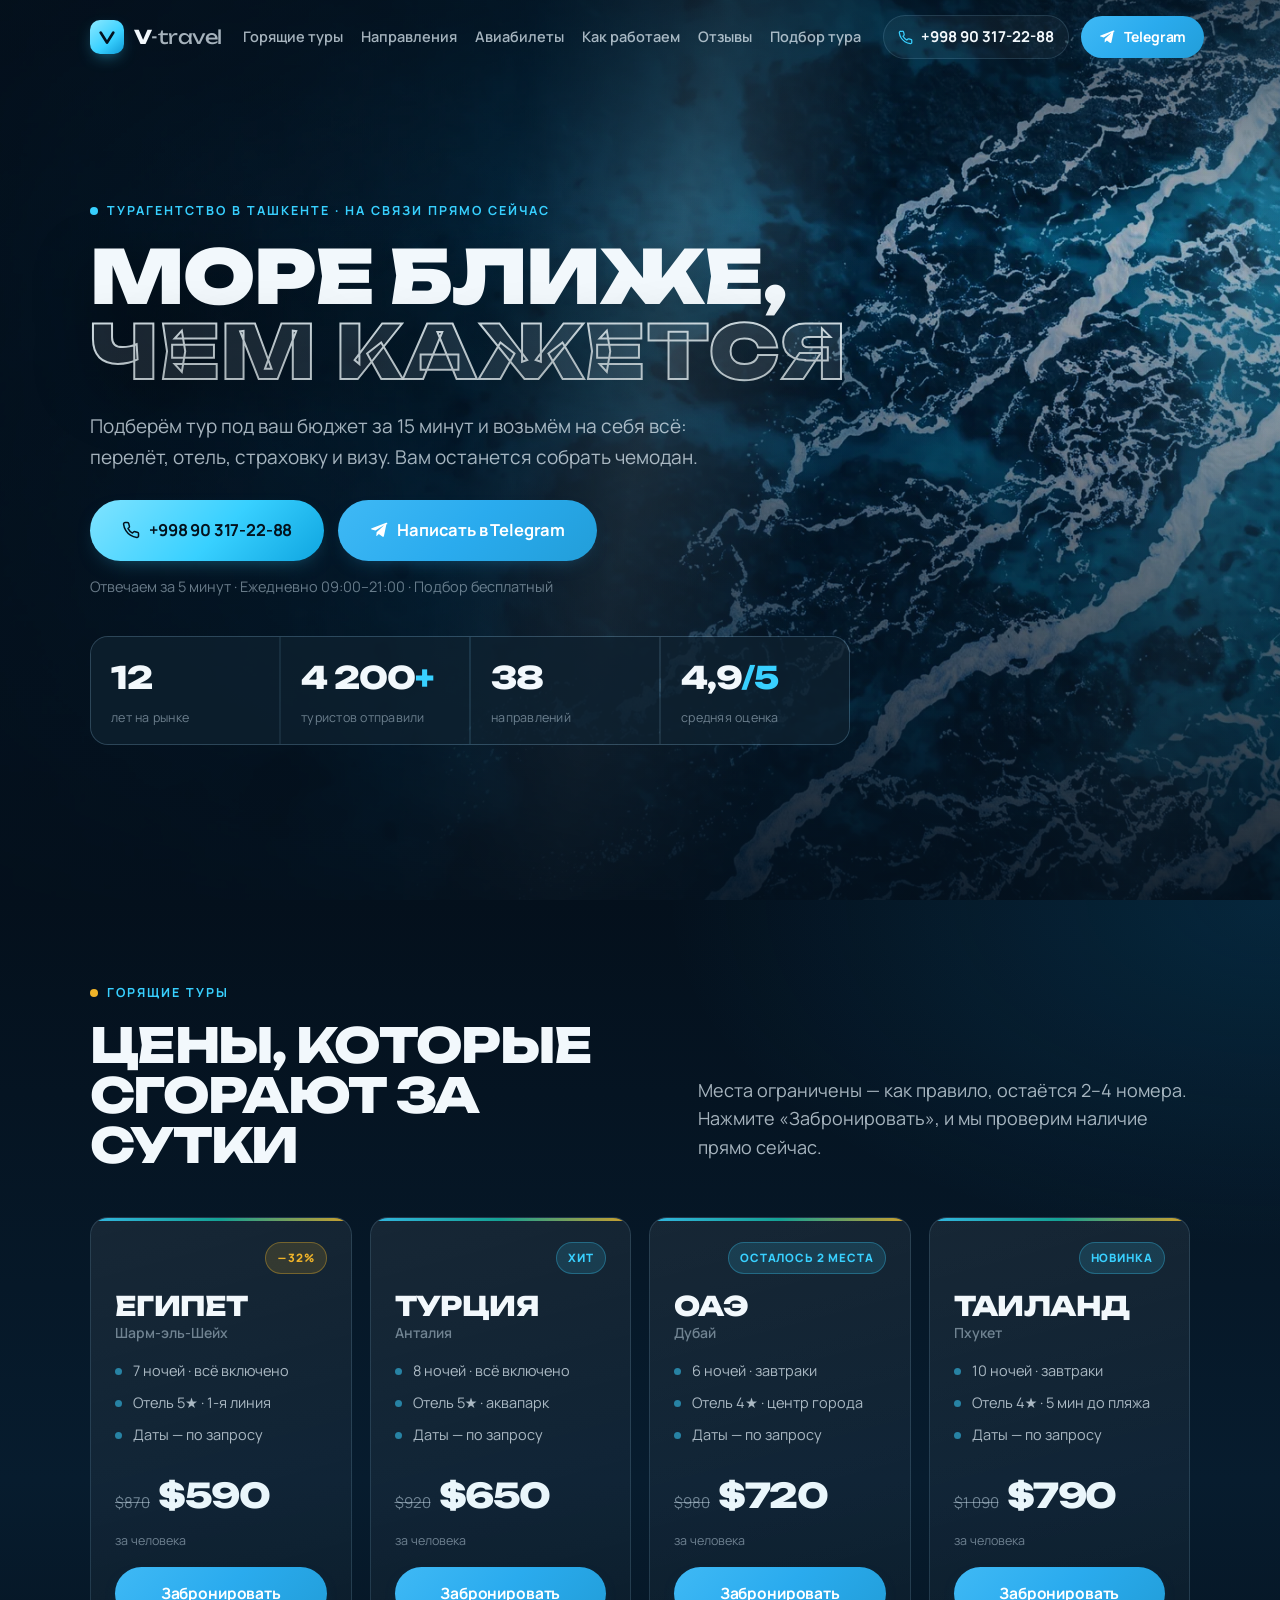
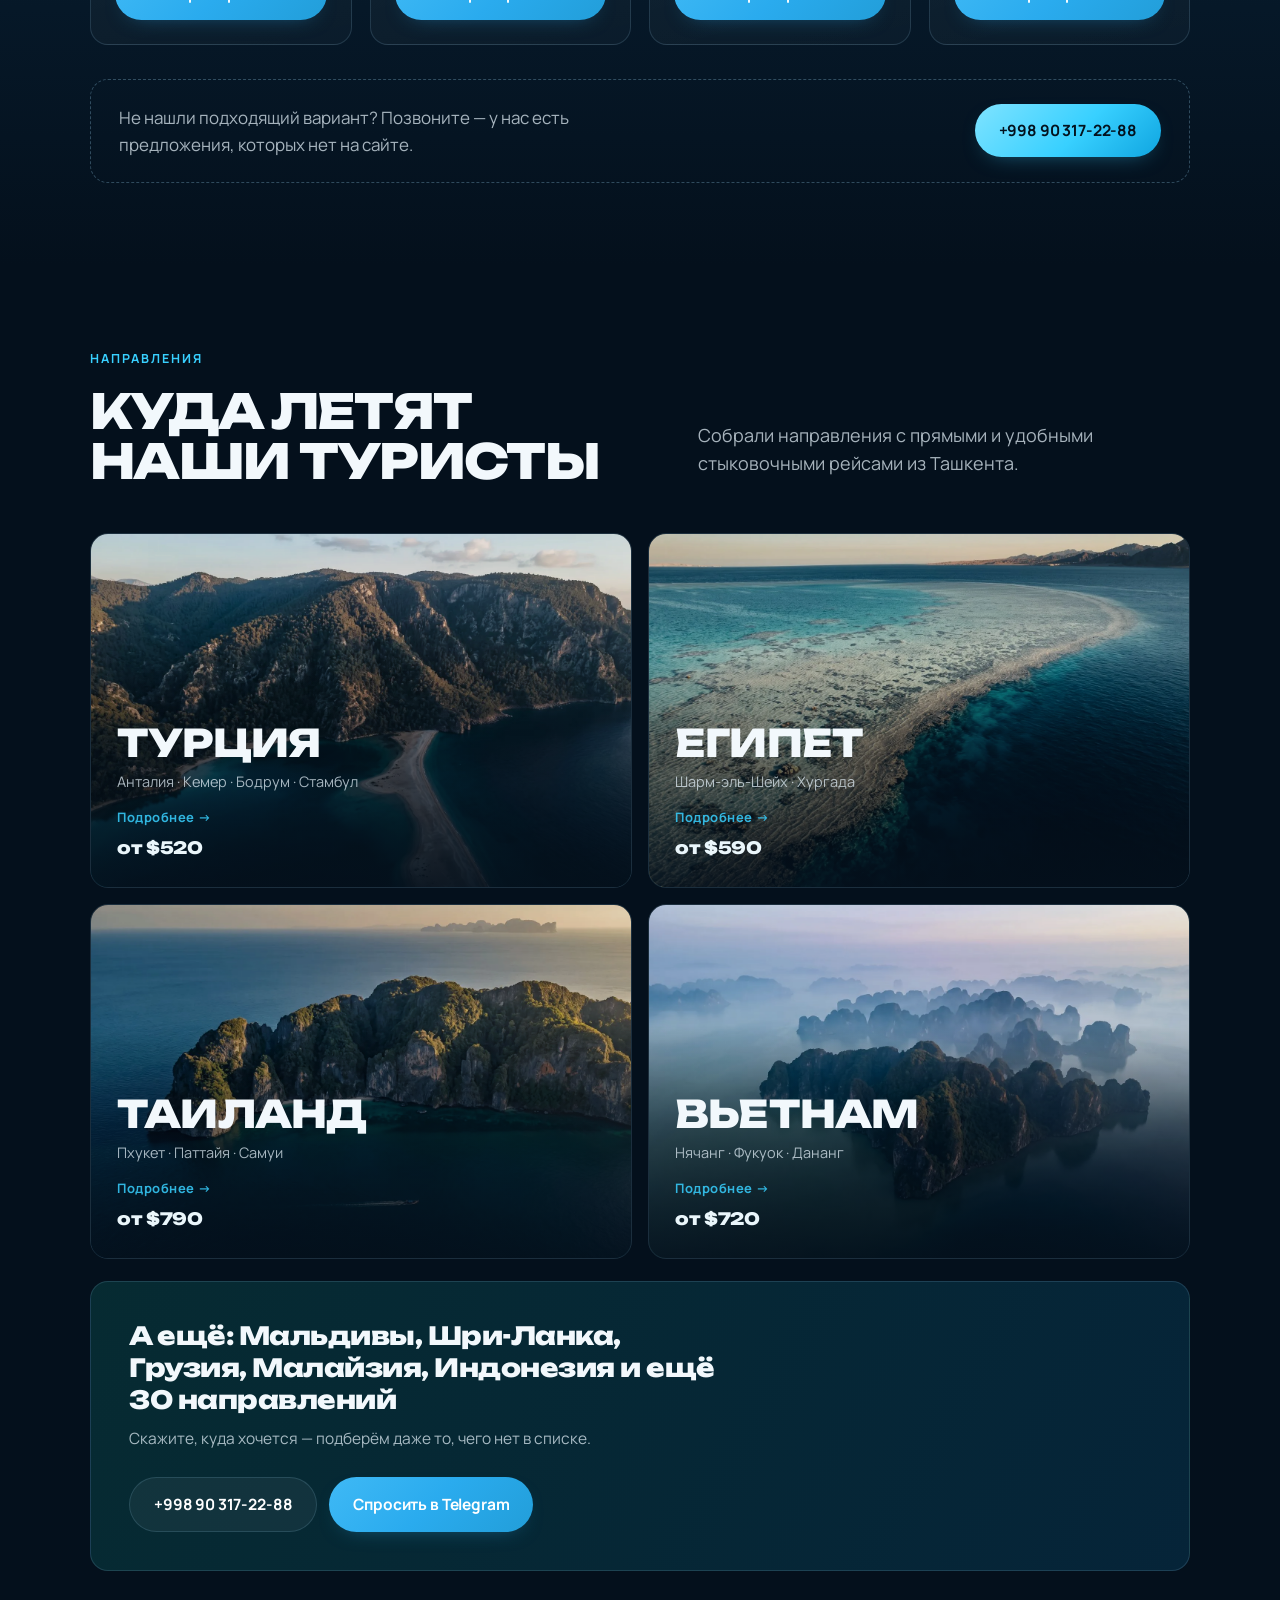
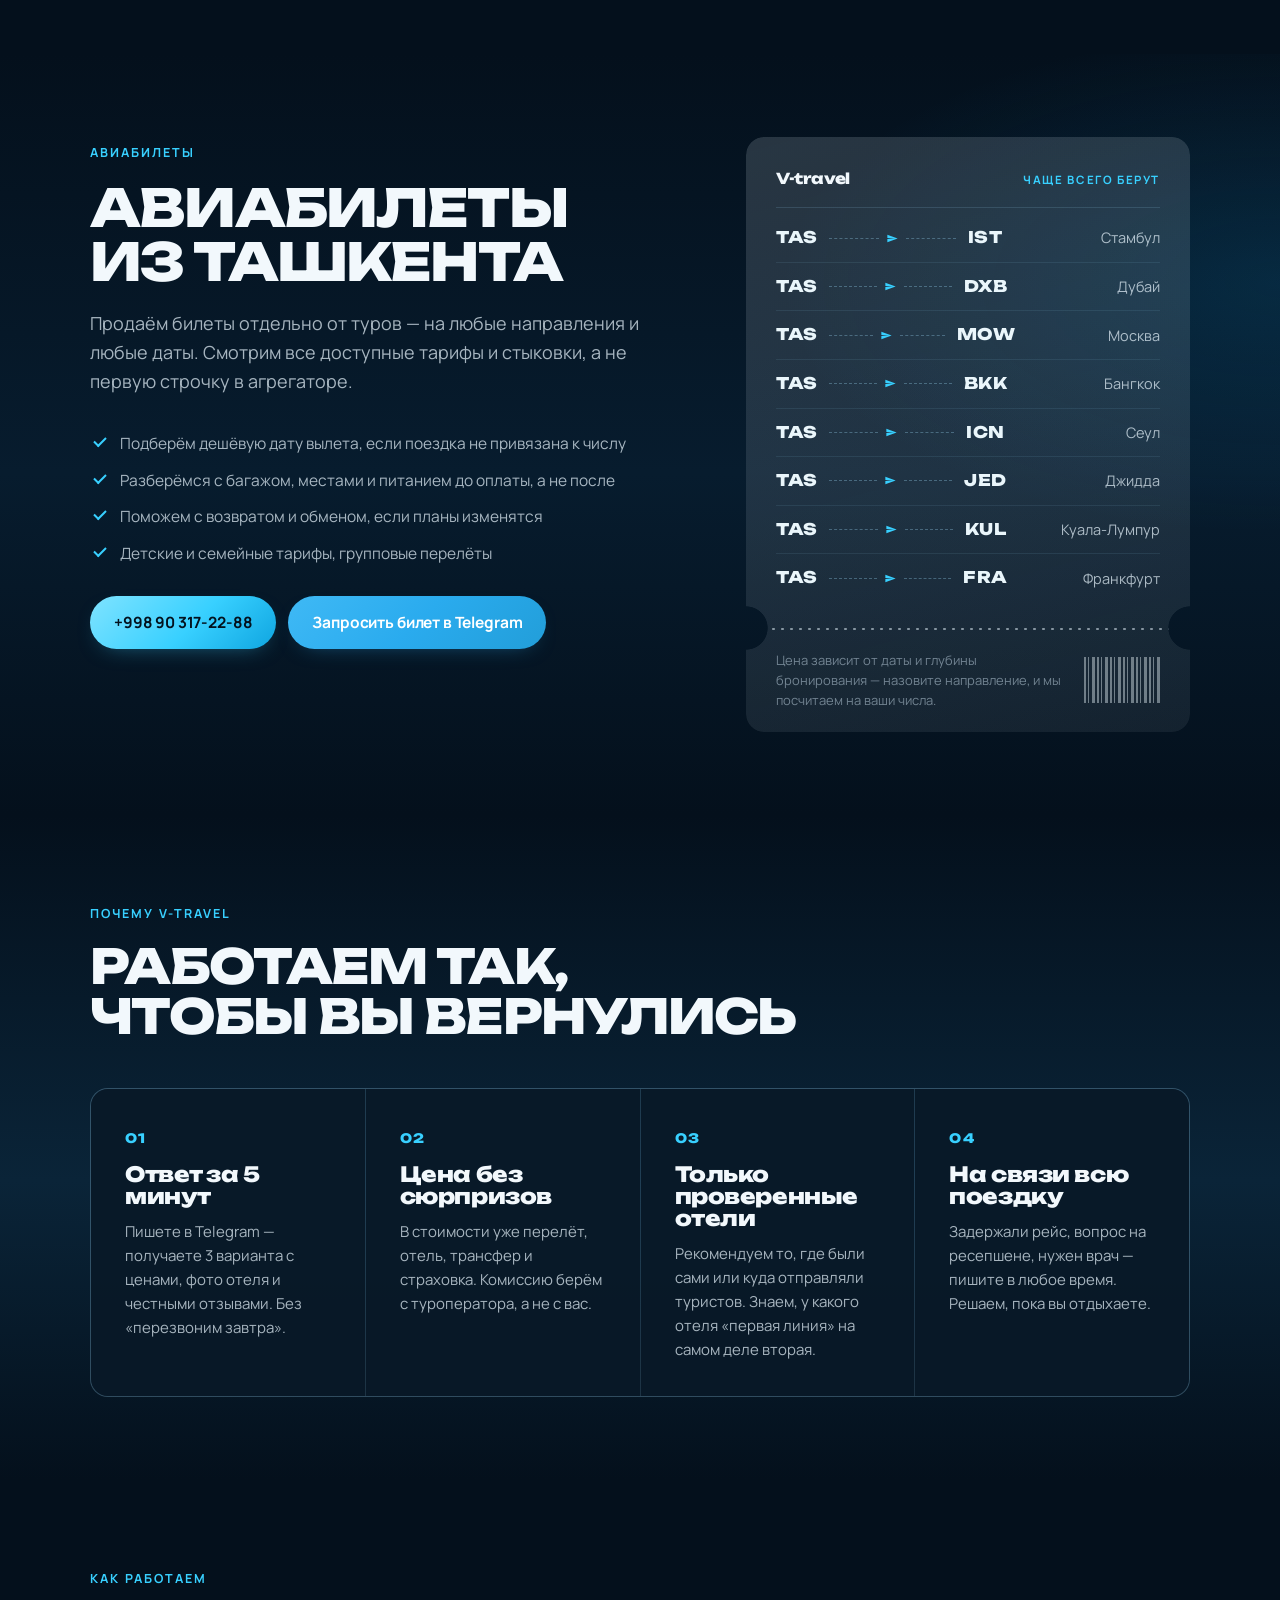
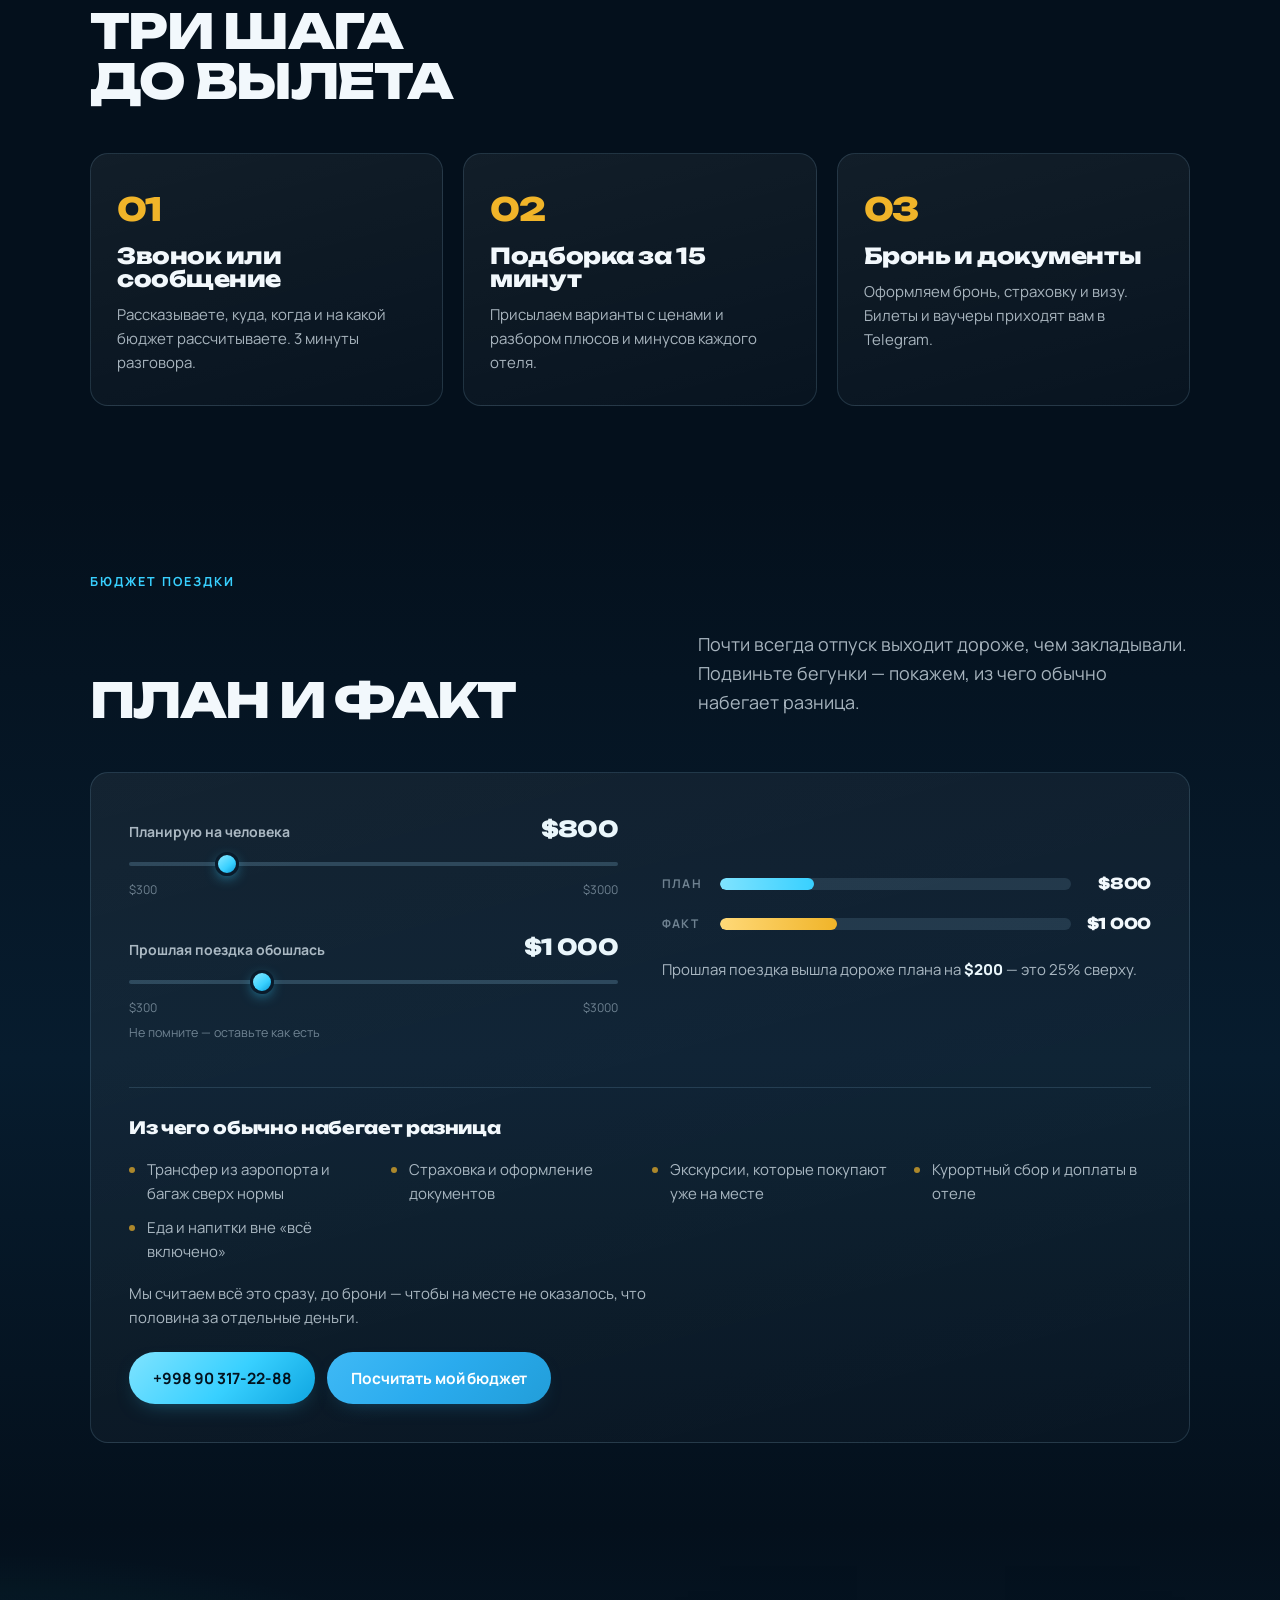
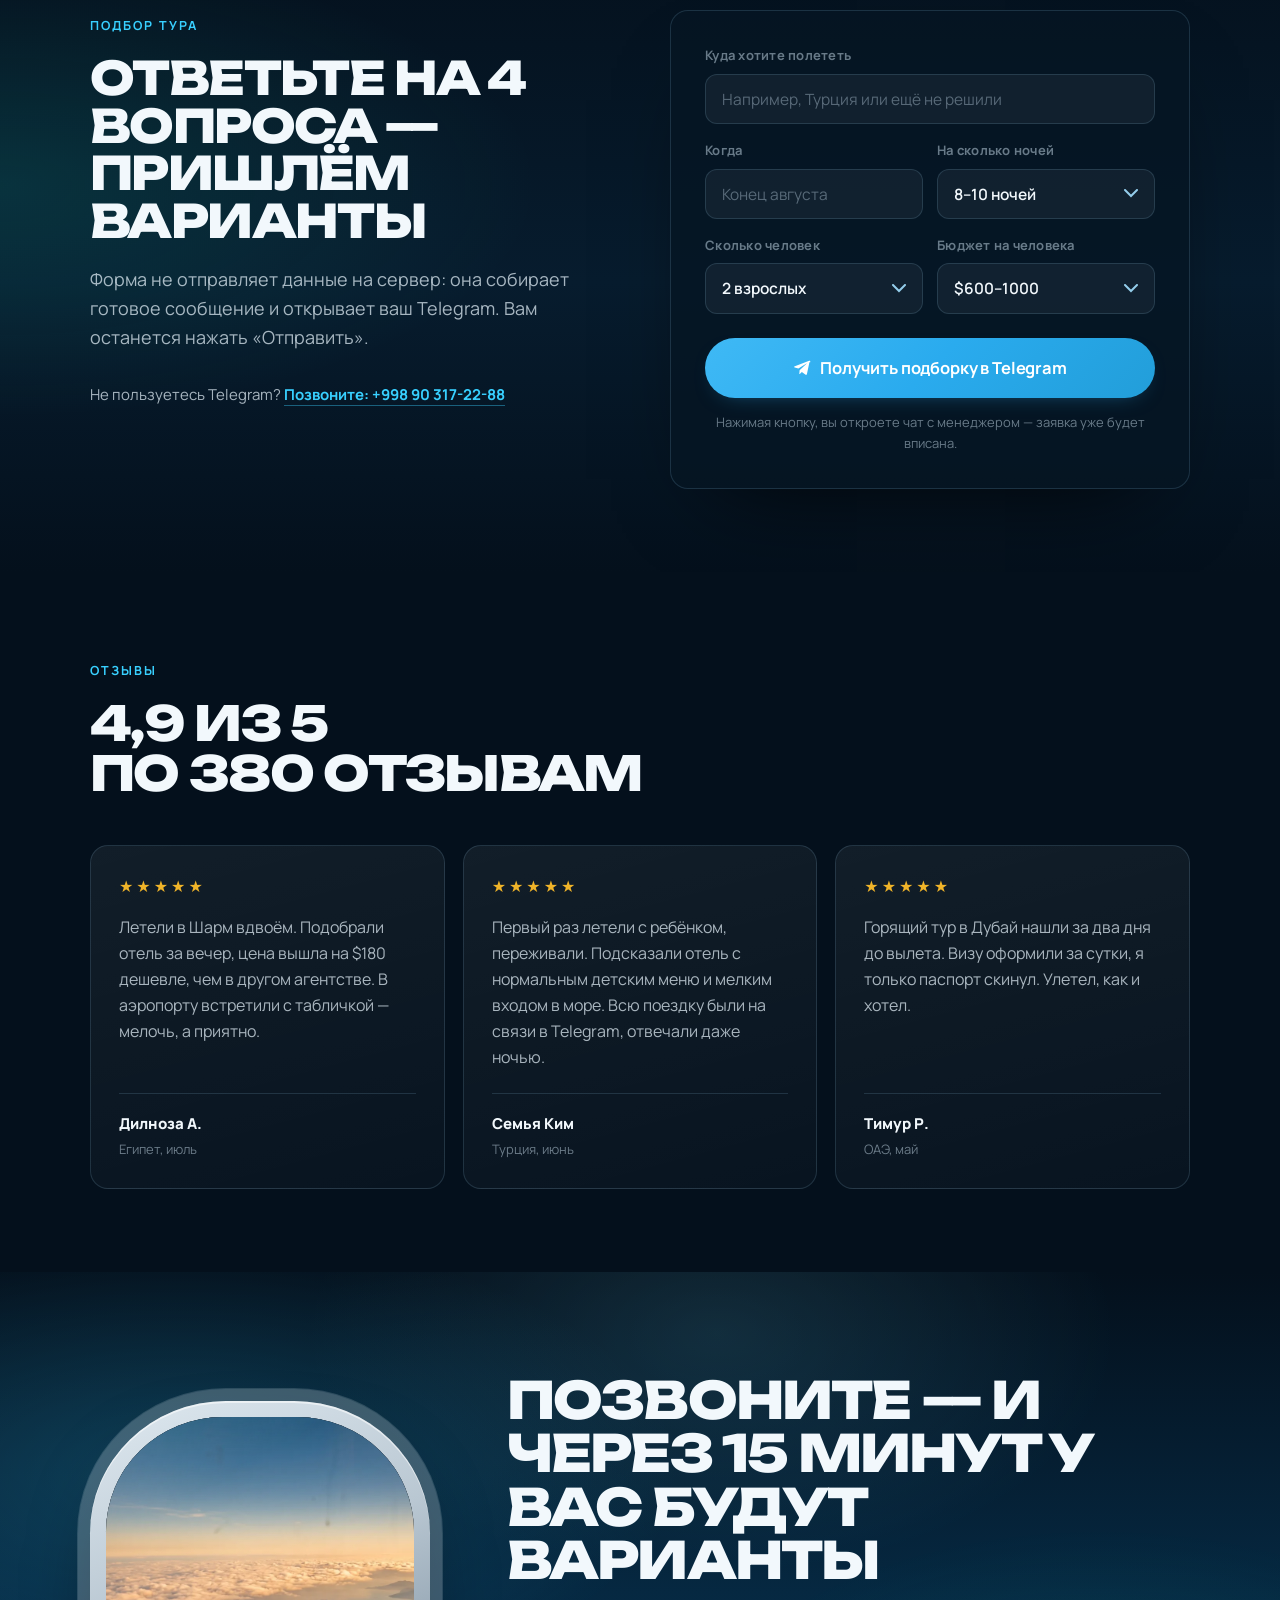
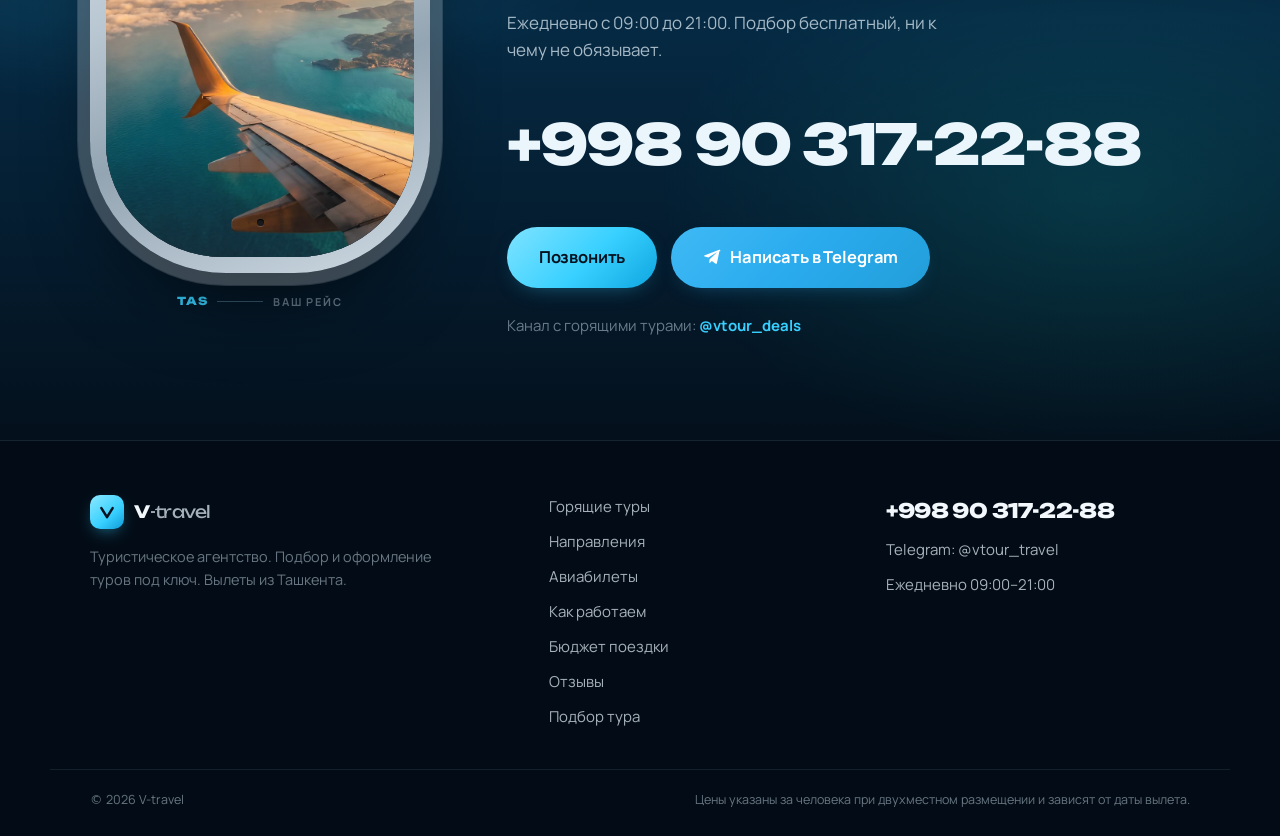
==== commit 5a27668c: "Блок «Бюджет: план и факт» с двумя бегунками Интерактивный блок между «Три шага» и «Подбор тура»: че" ====
--- a/index.html
+++ b/index.html
@@ -4,7 +4,7 @@
 <meta charset="UTF-8">
 <meta name="viewport" content="width=device-width, initial-scale=1">
 <title>Горящие туры из Ташкента — турагентство V-travel</title>
-<meta name="description" content="Турагентство V-travel в Ташкенте: горящие туры от $590, авиабилеты, подбор за 15 минут, отель, виза и страховка под ключ. Звоните +998 90 317-22-88 или пишите в Telegram.">
+<meta name="description" content="Турагентство V-travel в Ташкенте: горящие туры от $590, авиабилеты, подбор за 15 минут, виза и страховка под ключ. Звоните +998 90 317-22-88.">
 <meta name="theme-color" content="#04121f">
 <link rel="canonical" href="https://v-travel.uz/">
 
@@ -497,6 +497,68 @@
   </section>
 
   <!-- ============ PICK FORM ============ -->
+  <!-- ============ БЮДЖЕТ: ПЛАН И ФАКТ ============ -->
+  <section class="section section--budget" id="budget">
+    <div class="shell">
+      <header class="sec-head reveal">
+        <p class="sec-kicker">Бюджет поездки</p>
+        <h2 class="sec-title">План и факт</h2>
+        <p class="sec-lead">Почти всегда отпуск выходит дороже, чем закладывали. Подвиньте бегунки — покажем, из чего обычно набегает разница.</p>
+      </header>
+
+      <div class="budget reveal">
+        <div class="budget__controls">
+          <div class="range">
+            <label for="planRange">Планирую на человека</label>
+            <output class="range__value" id="planOut">$800</output>
+            <input type="range" id="planRange" min="300" max="3000" step="50" value="800"
+                   aria-describedby="planOut">
+            <div class="range__ends"><span>$300</span><span>$3000</span></div>
+          </div>
+
+          <div class="range">
+            <label for="factRange">Прошлая поездка обошлась</label>
+            <output class="range__value" id="factOut">$1000</output>
+            <input type="range" id="factRange" min="300" max="3000" step="50" value="1000"
+                   aria-describedby="factOut">
+            <div class="range__ends"><span>$300</span><span>$3000</span></div>
+            <p class="range__hint">Не помните — оставьте как есть</p>
+          </div>
+        </div>
+
+        <div class="budget__chart" aria-hidden="true">
+          <div class="bar">
+            <span class="bar__label">План</span>
+            <span class="bar__track"><span class="bar__fill bar__fill--plan" id="planBar"></span></span>
+            <span class="bar__num" id="planNum">$800</span>
+          </div>
+          <div class="bar">
+            <span class="bar__label">Факт</span>
+            <span class="bar__track"><span class="bar__fill bar__fill--fact" id="factBar"></span></span>
+            <span class="bar__num" id="factNum">$1000</span>
+          </div>
+          <p class="budget__delta" id="delta"></p>
+        </div>
+
+        <div class="budget__why">
+          <p class="budget__why-title">Из чего обычно набегает разница</p>
+          <ul>
+            <li>Трансфер из аэропорта и багаж сверх нормы</li>
+            <li>Страховка и оформление документов</li>
+            <li>Экскурсии, которые покупают уже на месте</li>
+            <li>Курортный сбор и доплаты в отеле</li>
+            <li>Еда и напитки вне «всё включено»</li>
+          </ul>
+          <p class="budget__note">Мы считаем всё это сразу, до брони — чтобы на месте не оказалось, что половина за отдельные деньги.</p>
+          <div class="budget__cta">
+            <a href="tel:+998903172288" class="btn btn--primary" data-goal="call">+998 90 317-22-88</a>
+            <a class="btn btn--tg" id="budgetTg" href="https://t.me/vtour_travel" target="_blank" rel="noopener" data-goal="telegram">Посчитать мой бюджет</a>
+          </div>
+        </div>
+      </div>
+    </div>
+  </section>
+
   <section class="section section--pick" id="pick">
     <div class="shell pick">
       <div class="pick__intro reveal">
@@ -660,6 +722,7 @@
       <a href="#dest">Направления</a>
       <a href="#tickets">Авиабилеты</a>
       <a href="#how">Как работаем</a>
+      <a href="#budget">Бюджет поездки</a>
       <a href="#reviews">Отзывы</a>
       <a href="#pick">Подбор тура</a>
     </nav>
--- a/css/styles.css
+++ b/css/styles.css
@@ -589,6 +589,97 @@
 .step__hud h3 { margin: 10px 0 12px; font-size: 22px; }
 .step__hud p { color: var(--ink-soft); font-size: 15px; }
 
+/* --- бюджет: план и факт --------------------------------------------
+   Сравниваем человека не с выдуманными «другими», а с его собственным
+   прошлым опытом. Цифры на графике — те, что он сам ввёл бегунками,
+   поэтому здесь нечему быть недостоверным. */
+.section--budget { background: linear-gradient(180deg, var(--abyss), var(--deep) 55%, var(--abyss)); }
+.budget {
+  display: grid;
+  grid-template-columns: minmax(0, 1fr) minmax(0, 1fr);
+  gap: clamp(24px, 3.5vw, 44px);
+  padding: clamp(24px, 3.4vw, 38px);
+  border-radius: var(--r);
+  border: 1px solid var(--card-line);
+  background: linear-gradient(165deg, rgba(255,255,255,.06), rgba(255,255,255,.02));
+}
+.budget__controls { display: flex; flex-direction: column; gap: 30px; }
+
+/* ---- бегунок ---- */
+.range { display: grid; grid-template-columns: 1fr auto; gap: 6px 12px; align-items: baseline; }
+.range label { font-size: 14px; font-weight: 700; color: var(--ink-soft); }
+.range__value {
+  font-family: 'Unbounded', sans-serif; font-weight: 800; font-size: 22px;
+  letter-spacing: -.03em; color: var(--foam); justify-self: end;
+}
+.range input[type="range"] {
+  grid-column: 1 / -1;
+  width: 100%; height: 4px; margin: 10px 0 0;
+  appearance: none; -webkit-appearance: none;
+  background: rgba(148, 205, 235, .22);
+  border-radius: 999px; cursor: pointer;
+}
+.range input[type="range"]::-webkit-slider-thumb {
+  -webkit-appearance: none;
+  width: 24px; height: 24px; border-radius: 50%;
+  background: linear-gradient(140deg, #8ce9ff, var(--cyan) 60%, #0f9ad6);
+  border: 3px solid #0a1b2b;
+  box-shadow: 0 4px 14px -4px rgba(56, 208, 255, .8);
+  cursor: grab;
+}
+.range input[type="range"]::-moz-range-thumb {
+  width: 24px; height: 24px; border-radius: 50%; border: 3px solid #0a1b2b;
+  background: linear-gradient(140deg, #8ce9ff, var(--cyan) 60%, #0f9ad6);
+  box-shadow: 0 4px 14px -4px rgba(56, 208, 255, .8);
+  cursor: grab;
+}
+.range input[type="range"]:active::-webkit-slider-thumb { cursor: grabbing; }
+.range__ends {
+  grid-column: 1 / -1;
+  display: flex; justify-content: space-between;
+  font-size: 12px; color: var(--ink-mute); margin-top: 8px;
+}
+.range__hint { grid-column: 1 / -1; font-size: 12.5px; color: var(--ink-mute); }
+
+/* ---- две полосы сравнения ---- */
+.budget__chart { display: flex; flex-direction: column; gap: 16px; justify-content: center; }
+.bar { display: grid; grid-template-columns: 46px minmax(0, 1fr) auto; gap: 12px; align-items: center; }
+.bar__label { font-size: 12px; font-weight: 700; letter-spacing: .1em; text-transform: uppercase; color: var(--ink-mute); }
+.bar__track { height: 12px; border-radius: 999px; background: rgba(148, 205, 235, .14); overflow: hidden; }
+.bar__fill {
+  display: block; height: 100%; width: 0; border-radius: 999px;
+  transition: width .45s var(--ease);
+}
+.bar__fill--plan { background: linear-gradient(90deg, #7fe3ff, var(--cyan)); }
+.bar__fill--fact { background: linear-gradient(90deg, #ffd978, var(--gold)); }
+.bar__num { font-family: 'Unbounded', sans-serif; font-weight: 800; font-size: 15px; letter-spacing: -.02em; min-width: 68px; text-align: right; }
+.budget__delta { margin-top: 6px; font-size: 15px; color: var(--ink-soft); }
+.budget__delta b { color: var(--foam); font-weight: 800; }
+
+/* ---- из чего набегает разница ---- */
+.budget__why { grid-column: 1 / -1; padding-top: 26px; border-top: 1px solid var(--card-line); }
+.budget__why-title { font-family: 'Unbounded', sans-serif; font-weight: 800; font-size: 17px; letter-spacing: -.02em; }
+.budget__why ul {
+  margin-top: 16px;
+  display: grid; grid-template-columns: repeat(auto-fit, minmax(220px, 1fr)); gap: 10px 24px;
+}
+.budget__why li { position: relative; padding-left: 18px; font-size: 15px; color: var(--ink-soft); }
+.budget__why li::before {
+  content: ''; position: absolute; left: 0; top: 9px;
+  width: 6px; height: 6px; border-radius: 50%; background: rgba(240, 180, 41, .7);
+}
+.budget__note { margin-top: 18px; font-size: 15px; color: var(--ink-soft); max-width: 62ch; }
+.budget__cta { margin-top: 22px; display: flex; gap: 12px; flex-wrap: wrap; }
+
+@media (max-width: 899px) {
+  .budget { grid-template-columns: 1fr; }
+}
+@media (max-width: 620px) {
+  .budget__cta { flex-direction: column; }
+  .budget__cta .btn { width: 100%; }
+  .bar { grid-template-columns: 42px minmax(0, 1fr) auto; gap: 8px; }
+}
+
 /* --- подбор тура --- */
 .section--pick {
   background:
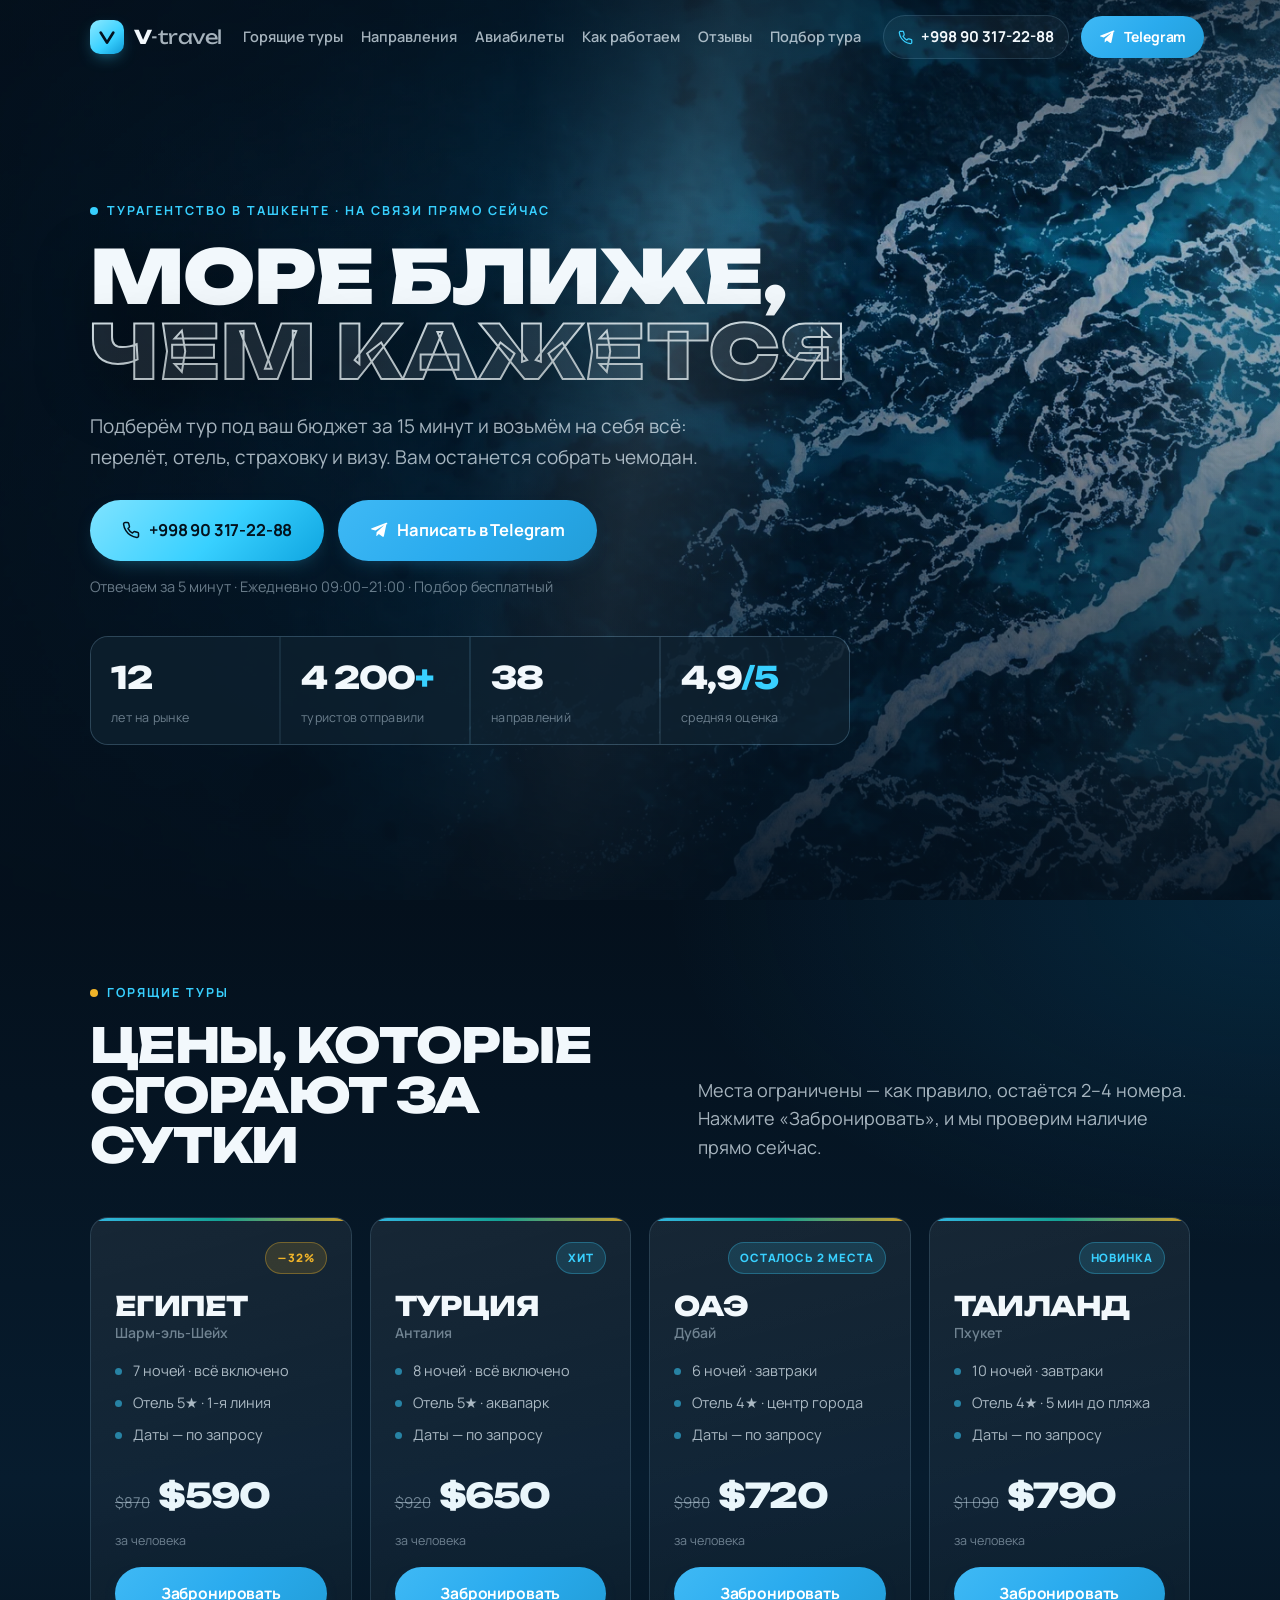
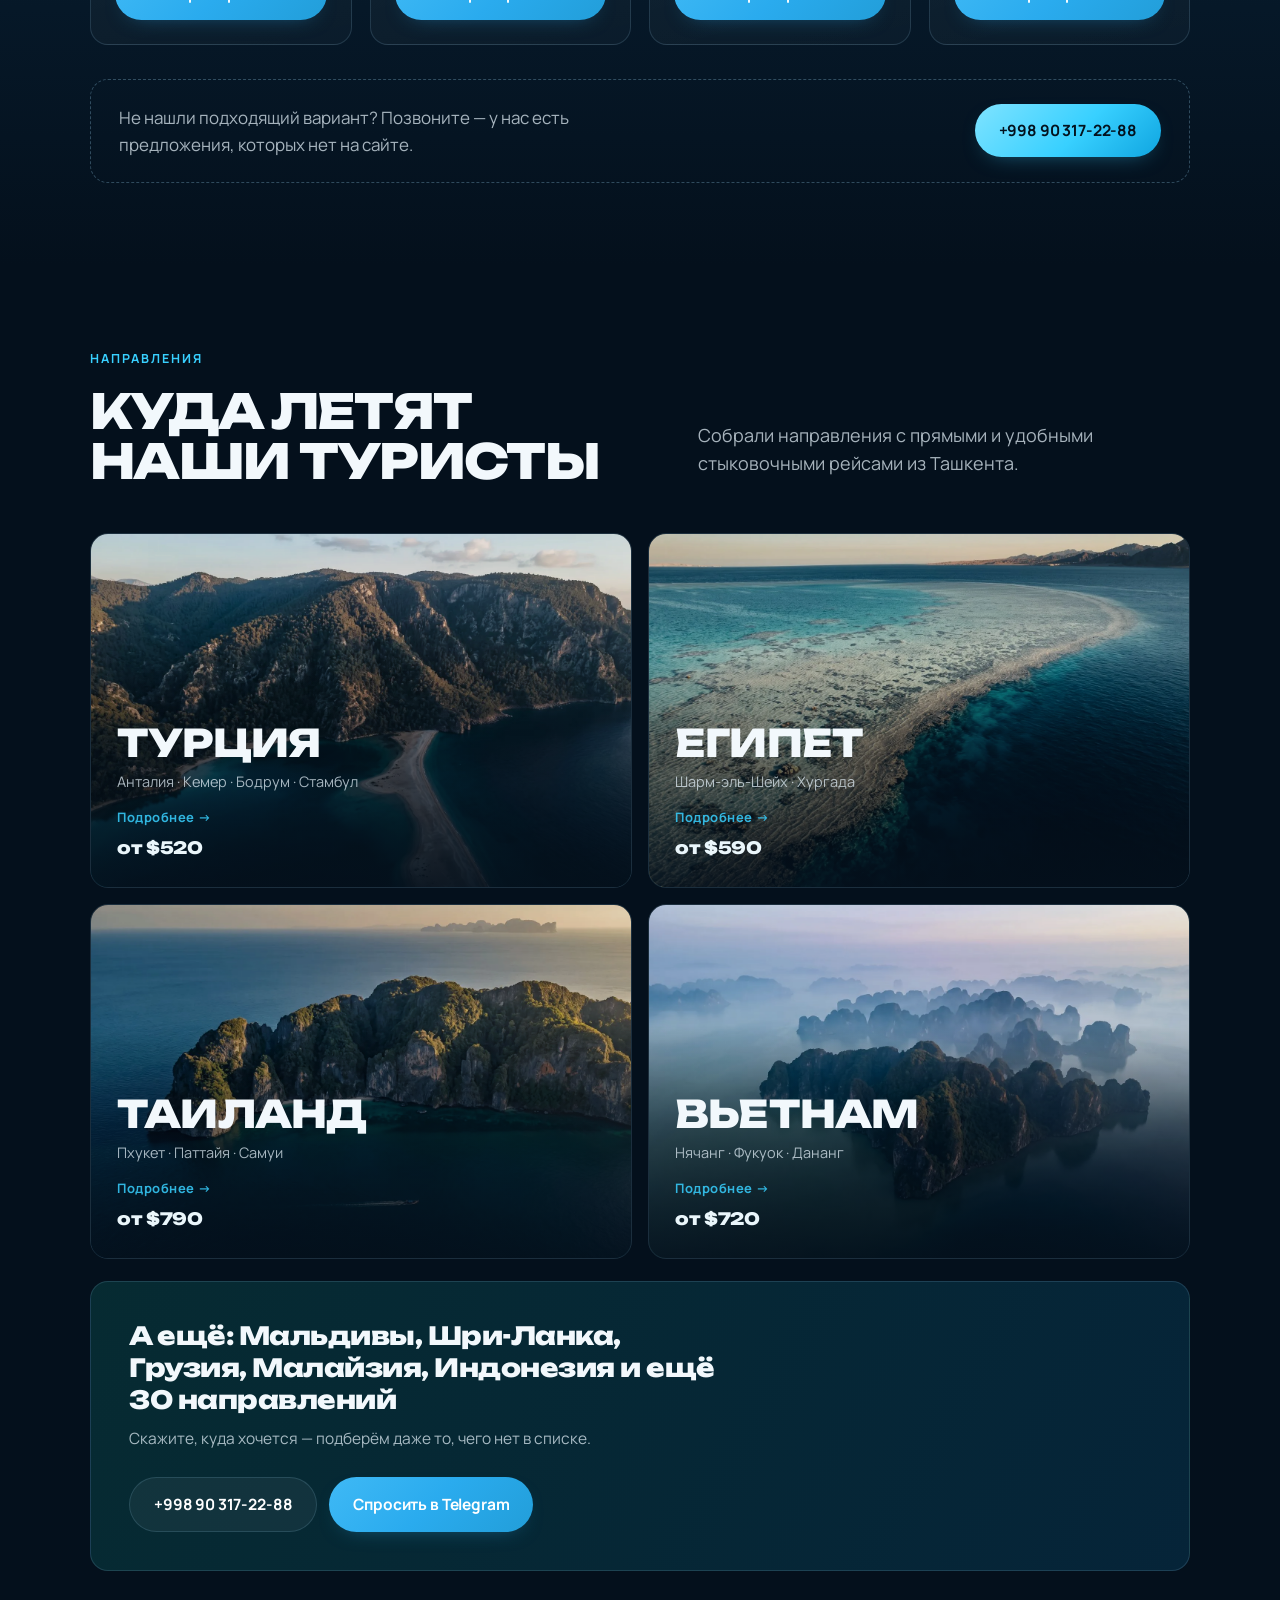
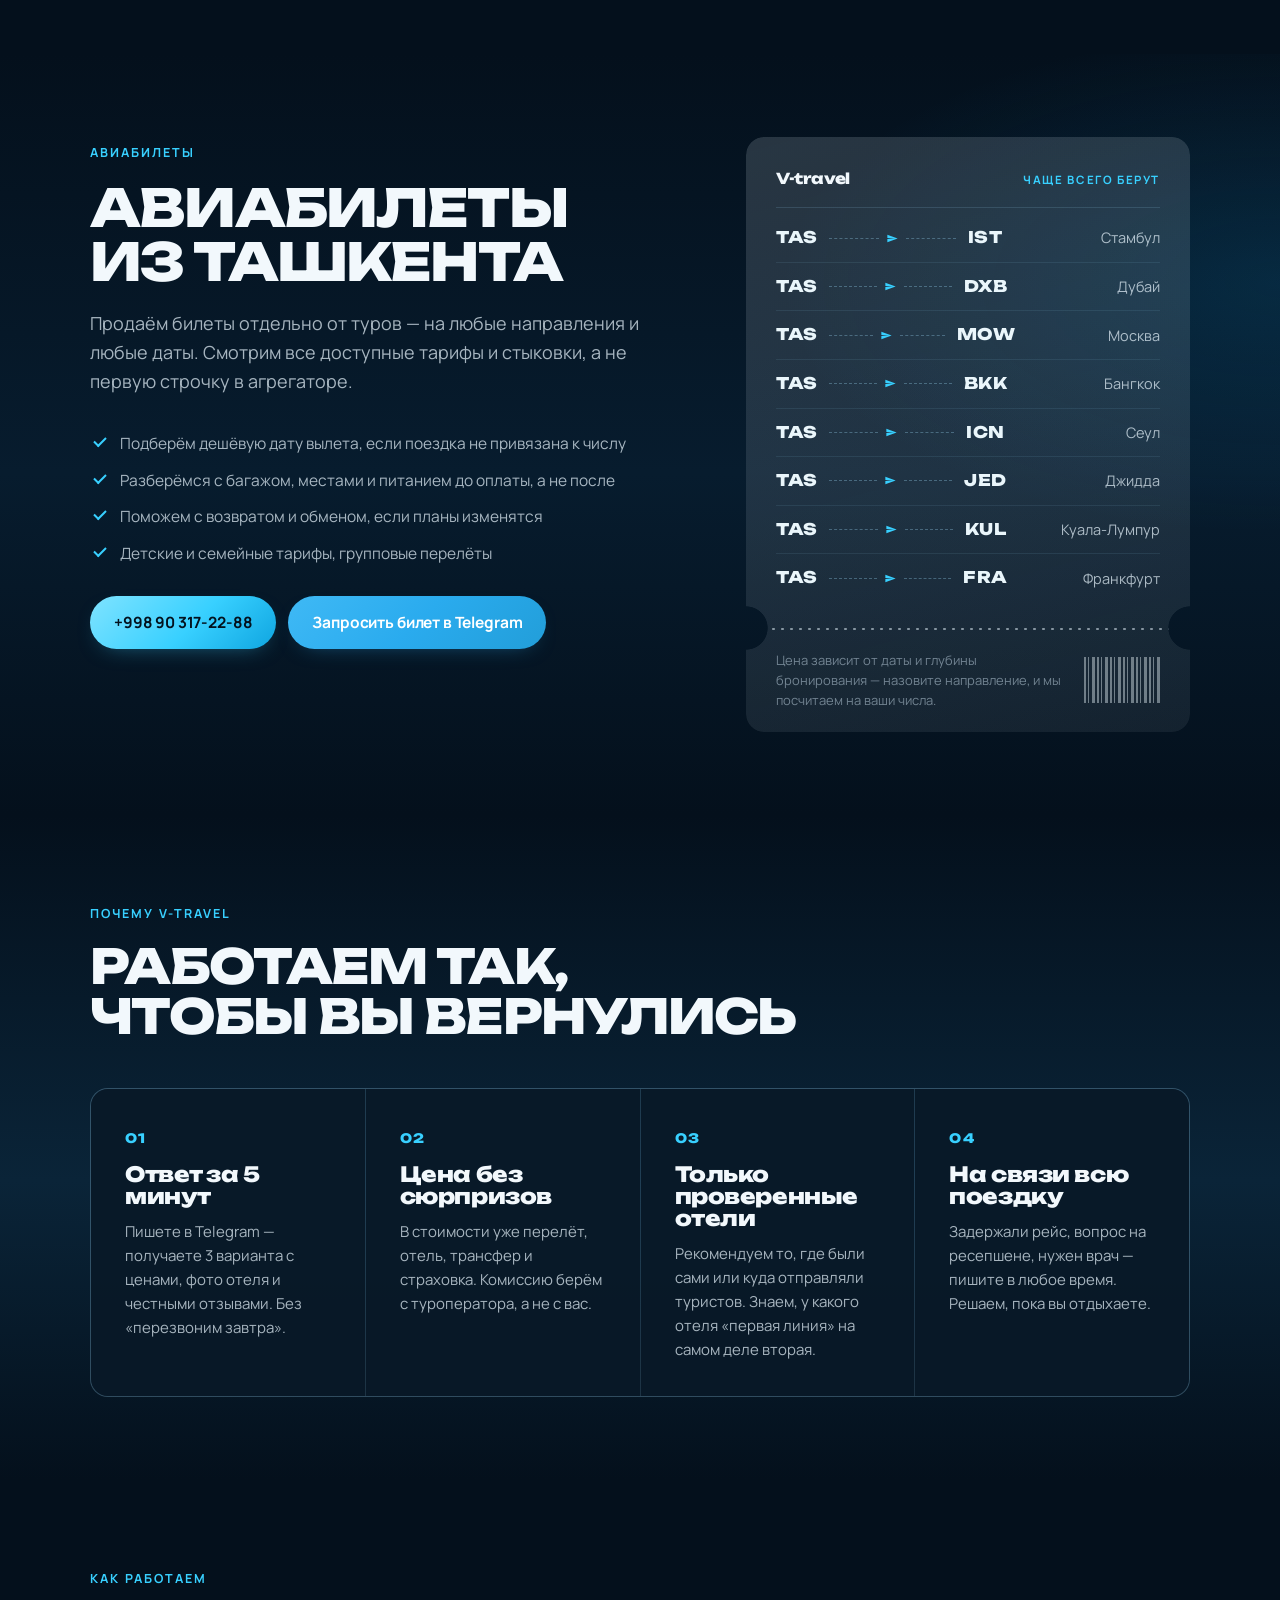
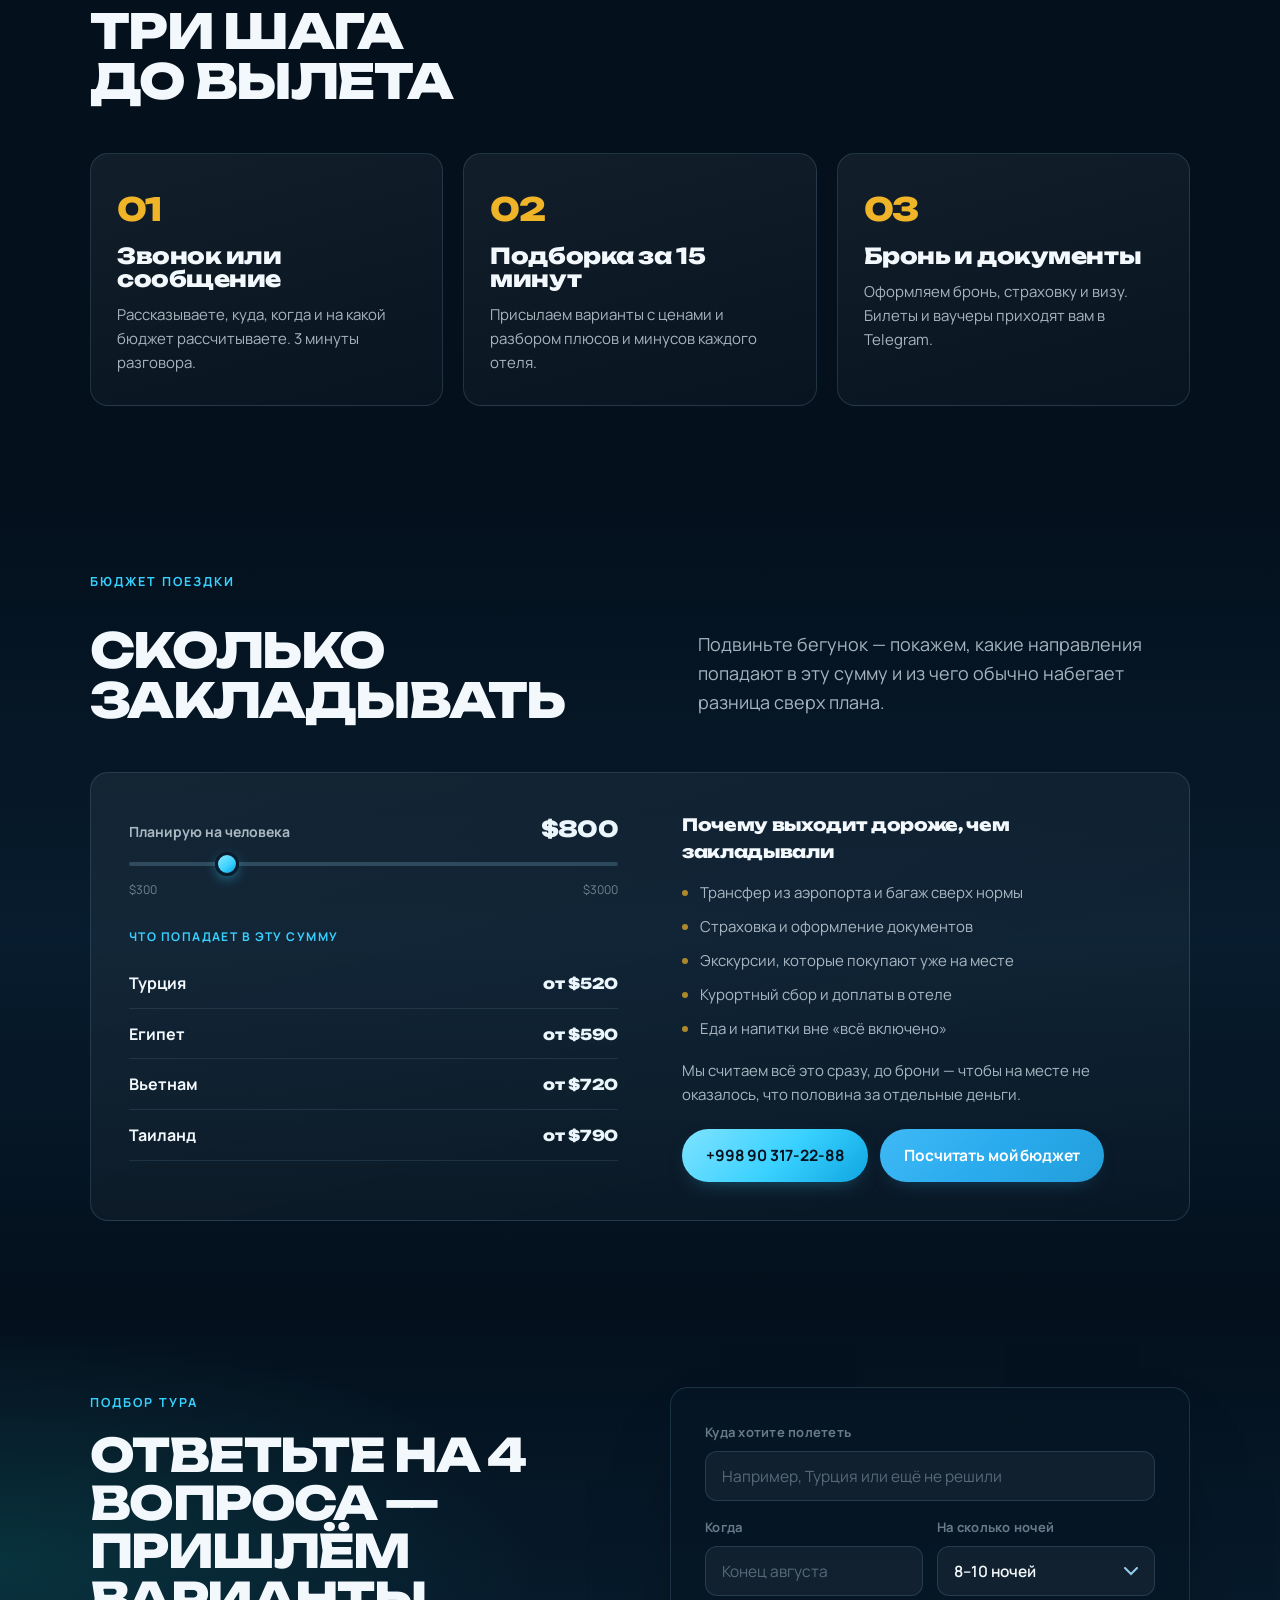
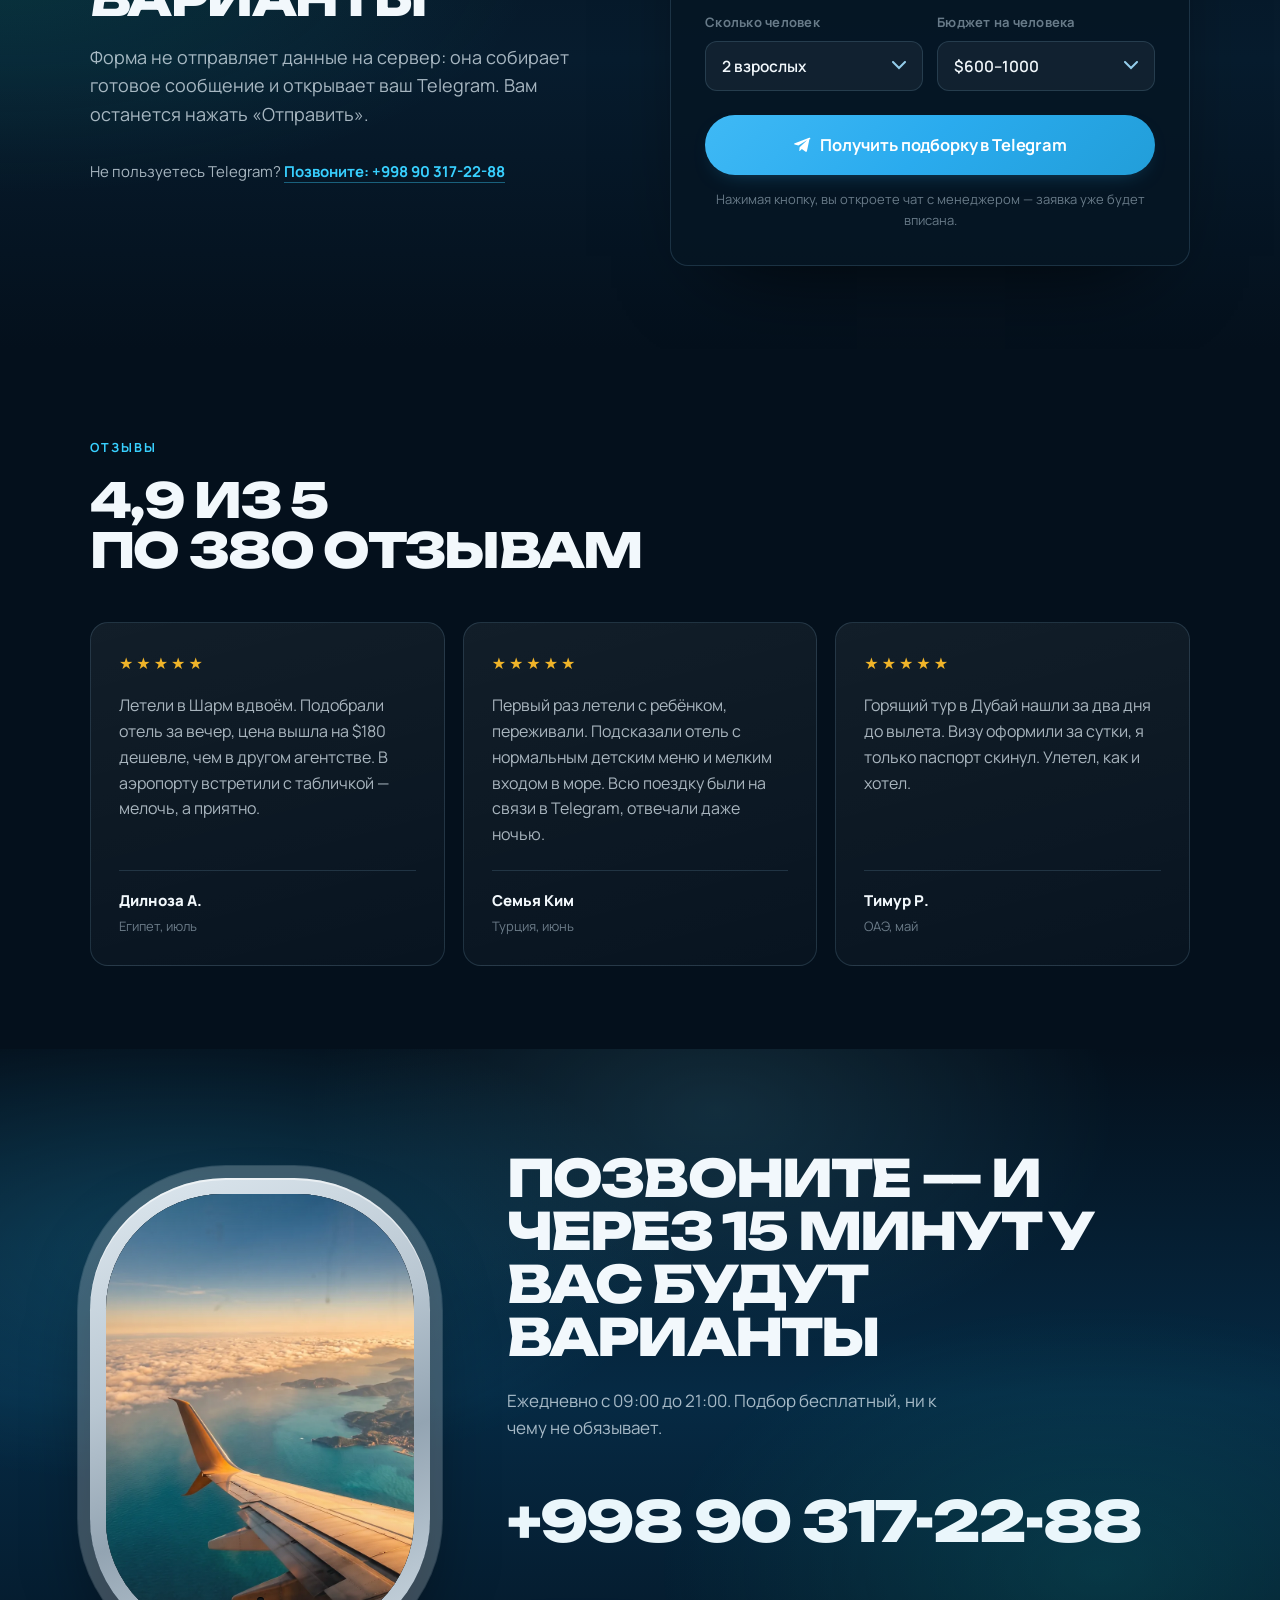
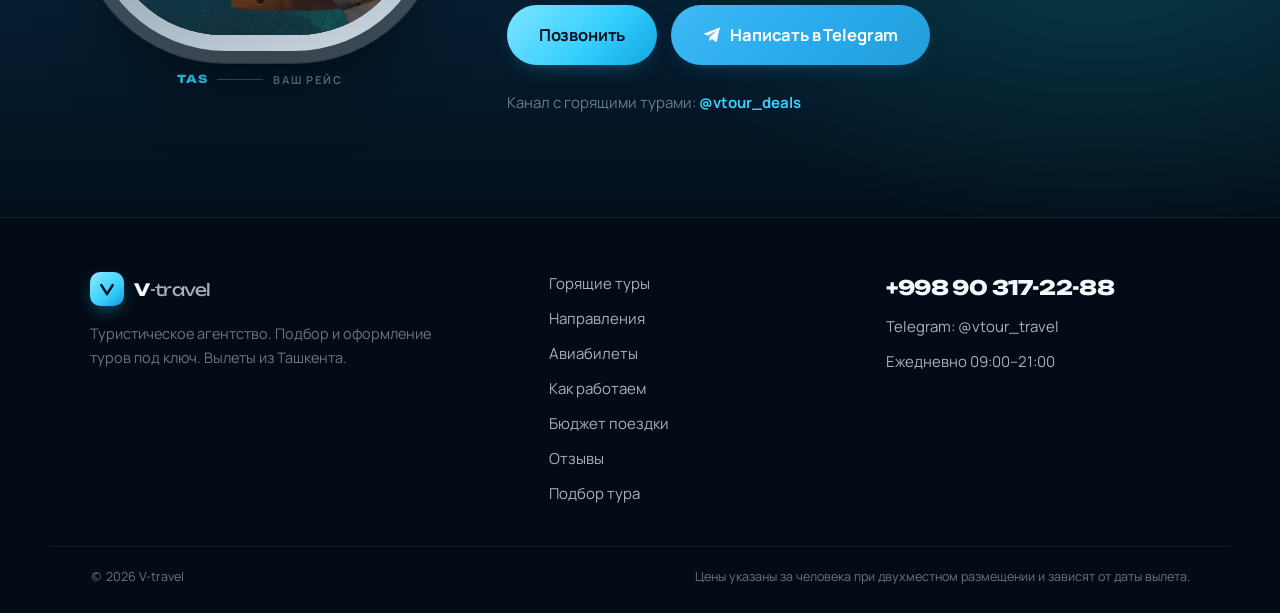
==== commit a7c03c6c: "Упростить блок бюджета до одного бегунка Второй бегунок требовал вспоминать стоимость прошлой поездк" ====
--- a/index.html
+++ b/index.html
@@ -502,46 +502,27 @@
     <div class="shell">
       <header class="sec-head reveal">
         <p class="sec-kicker">Бюджет поездки</p>
-        <h2 class="sec-title">План и факт</h2>
-        <p class="sec-lead">Почти всегда отпуск выходит дороже, чем закладывали. Подвиньте бегунки — покажем, из чего обычно набегает разница.</p>
+        <h2 class="sec-title">Сколько закладывать</h2>
+        <p class="sec-lead">Подвиньте бегунок — покажем, какие направления попадают в эту сумму и из чего обычно набегает разница сверх плана.</p>
       </header>
 
       <div class="budget reveal">
-        <div class="budget__controls">
+        <div class="budget__pick">
           <div class="range">
             <label for="planRange">Планирую на человека</label>
             <output class="range__value" id="planOut">$800</output>
-            <input type="range" id="planRange" min="300" max="3000" step="50" value="800"
-                   aria-describedby="planOut">
+            <input type="range" id="planRange" min="300" max="3000" step="50" value="800" aria-describedby="planOut">
             <div class="range__ends"><span>$300</span><span>$3000</span></div>
           </div>
 
-          <div class="range">
-            <label for="factRange">Прошлая поездка обошлась</label>
-            <output class="range__value" id="factOut">$1000</output>
-            <input type="range" id="factRange" min="300" max="3000" step="50" value="1000"
-                   aria-describedby="factOut">
-            <div class="range__ends"><span>$300</span><span>$3000</span></div>
-            <p class="range__hint">Не помните — оставьте как есть</p>
-          </div>
-        </div>
-
-        <div class="budget__chart" aria-hidden="true">
-          <div class="bar">
-            <span class="bar__label">План</span>
-            <span class="bar__track"><span class="bar__fill bar__fill--plan" id="planBar"></span></span>
-            <span class="bar__num" id="planNum">$800</span>
-          </div>
-          <div class="bar">
-            <span class="bar__label">Факт</span>
-            <span class="bar__track"><span class="bar__fill bar__fill--fact" id="factBar"></span></span>
-            <span class="bar__num" id="factNum">$1000</span>
-          </div>
-          <p class="budget__delta" id="delta"></p>
+          <div class="budget__fits">
+            <p class="budget__fits-title">Что попадает в эту сумму</p>
+            <ul id="fitsList"></ul>
+          </div>
         </div>
 
         <div class="budget__why">
-          <p class="budget__why-title">Из чего обычно набегает разница</p>
+          <p class="budget__why-title">Почему выходит дороже, чем закладывали</p>
           <ul>
             <li>Трансфер из аэропорта и багаж сверх нормы</li>
             <li>Страховка и оформление документов</li>
@@ -558,6 +539,7 @@
       </div>
     </div>
   </section>
+
 
   <section class="section section--pick" id="pick">
     <div class="shell pick">
--- a/css/styles.css
+++ b/css/styles.css
@@ -603,7 +603,6 @@
   border: 1px solid var(--card-line);
   background: linear-gradient(165deg, rgba(255,255,255,.06), rgba(255,255,255,.02));
 }
-.budget__controls { display: flex; flex-direction: column; gap: 30px; }
 
 /* ---- бегунок ---- */
 .range { display: grid; grid-template-columns: 1fr auto; gap: 6px 12px; align-items: baseline; }
@@ -641,28 +640,33 @@
 }
 .range__hint { grid-column: 1 / -1; font-size: 12.5px; color: var(--ink-mute); }
 
-/* ---- две полосы сравнения ---- */
-.budget__chart { display: flex; flex-direction: column; gap: 16px; justify-content: center; }
-.bar { display: grid; grid-template-columns: 46px minmax(0, 1fr) auto; gap: 12px; align-items: center; }
-.bar__label { font-size: 12px; font-weight: 700; letter-spacing: .1em; text-transform: uppercase; color: var(--ink-mute); }
-.bar__track { height: 12px; border-radius: 999px; background: rgba(148, 205, 235, .14); overflow: hidden; }
-.bar__fill {
-  display: block; height: 100%; width: 0; border-radius: 999px;
-  transition: width .45s var(--ease);
-}
-.bar__fill--plan { background: linear-gradient(90deg, #7fe3ff, var(--cyan)); }
-.bar__fill--fact { background: linear-gradient(90deg, #ffd978, var(--gold)); }
-.bar__num { font-family: 'Unbounded', sans-serif; font-weight: 800; font-size: 15px; letter-spacing: -.02em; min-width: 68px; text-align: right; }
-.budget__delta { margin-top: 6px; font-size: 15px; color: var(--ink-soft); }
-.budget__delta b { color: var(--foam); font-weight: 800; }
+/* ---- какие направления попадают в бюджет ---- */
+.budget__pick { display: flex; flex-direction: column; gap: 28px; }
+.budget__fits-title {
+  font-size: 12px; font-weight: 700; letter-spacing: .12em; text-transform: uppercase;
+  color: var(--cyan); margin-bottom: 14px;
+}
+.budget__fits ul { display: flex; flex-direction: column; gap: 2px; }
+.budget__fits li a,
+.budget__fits li span {
+  display: grid; grid-template-columns: 1fr auto; align-items: baseline; gap: 12px;
+  padding: 11px 0;
+  border-bottom: 1px solid rgba(148, 205, 235, .12);
+  font-size: 16px; font-weight: 700;
+}
+.budget__fits li a { transition: color .2s; }
+.budget__fits li a:hover { color: var(--cyan); }
+.budget__fits li b {
+  font-family: 'Unbounded', sans-serif; font-weight: 800; font-size: 15px;
+  letter-spacing: -.02em; color: var(--foam);
+}
+.budget__fits li span { color: var(--ink-mute); font-weight: 400; font-size: 15px; }
 
 /* ---- из чего набегает разница ---- */
-.budget__why { grid-column: 1 / -1; padding-top: 26px; border-top: 1px solid var(--card-line); }
+.budget__why { padding-left: clamp(0px, 2vw, 20px); }
+@media (max-width: 899px) { .budget__why { padding-left: 0; padding-top: 26px; border-top: 1px solid var(--card-line); } }
 .budget__why-title { font-family: 'Unbounded', sans-serif; font-weight: 800; font-size: 17px; letter-spacing: -.02em; }
-.budget__why ul {
-  margin-top: 16px;
-  display: grid; grid-template-columns: repeat(auto-fit, minmax(220px, 1fr)); gap: 10px 24px;
-}
+.budget__why ul { margin-top: 16px; display: flex; flex-direction: column; gap: 10px; }
 .budget__why li { position: relative; padding-left: 18px; font-size: 15px; color: var(--ink-soft); }
 .budget__why li::before {
   content: ''; position: absolute; left: 0; top: 9px;
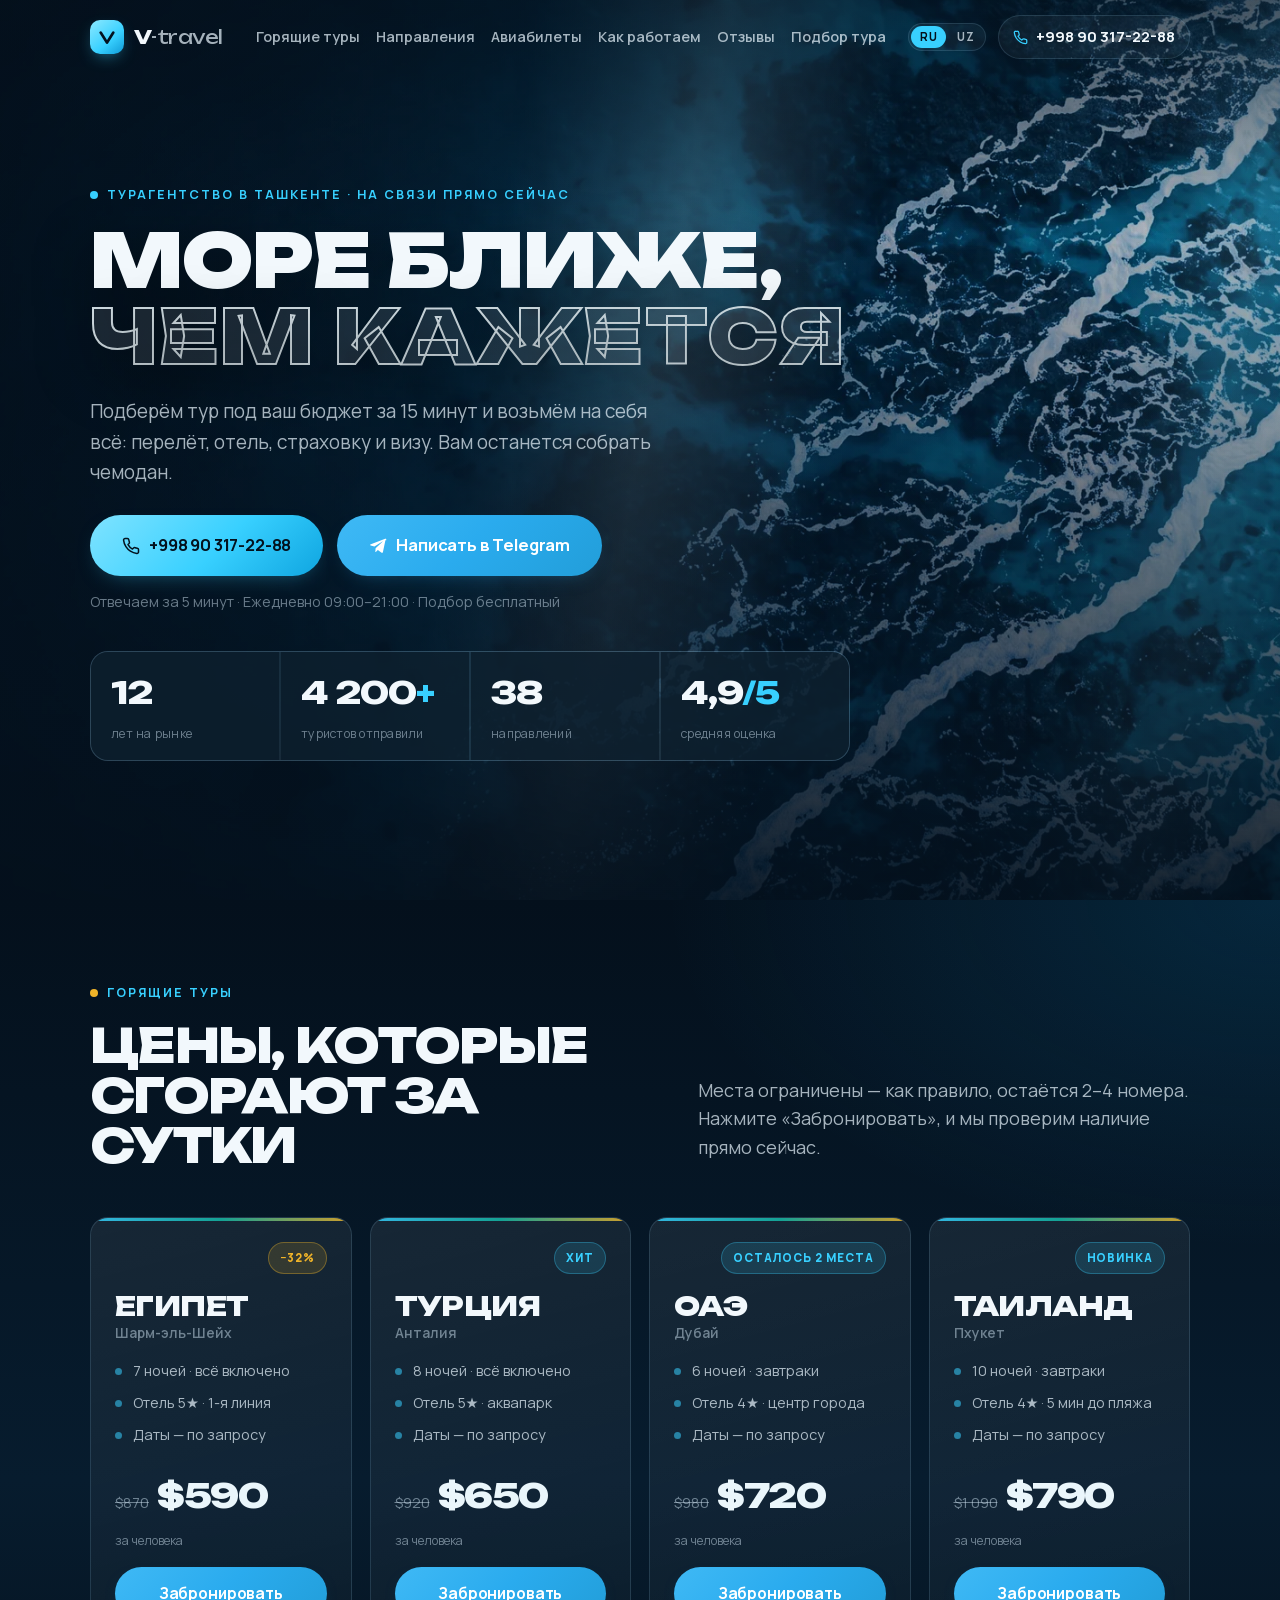
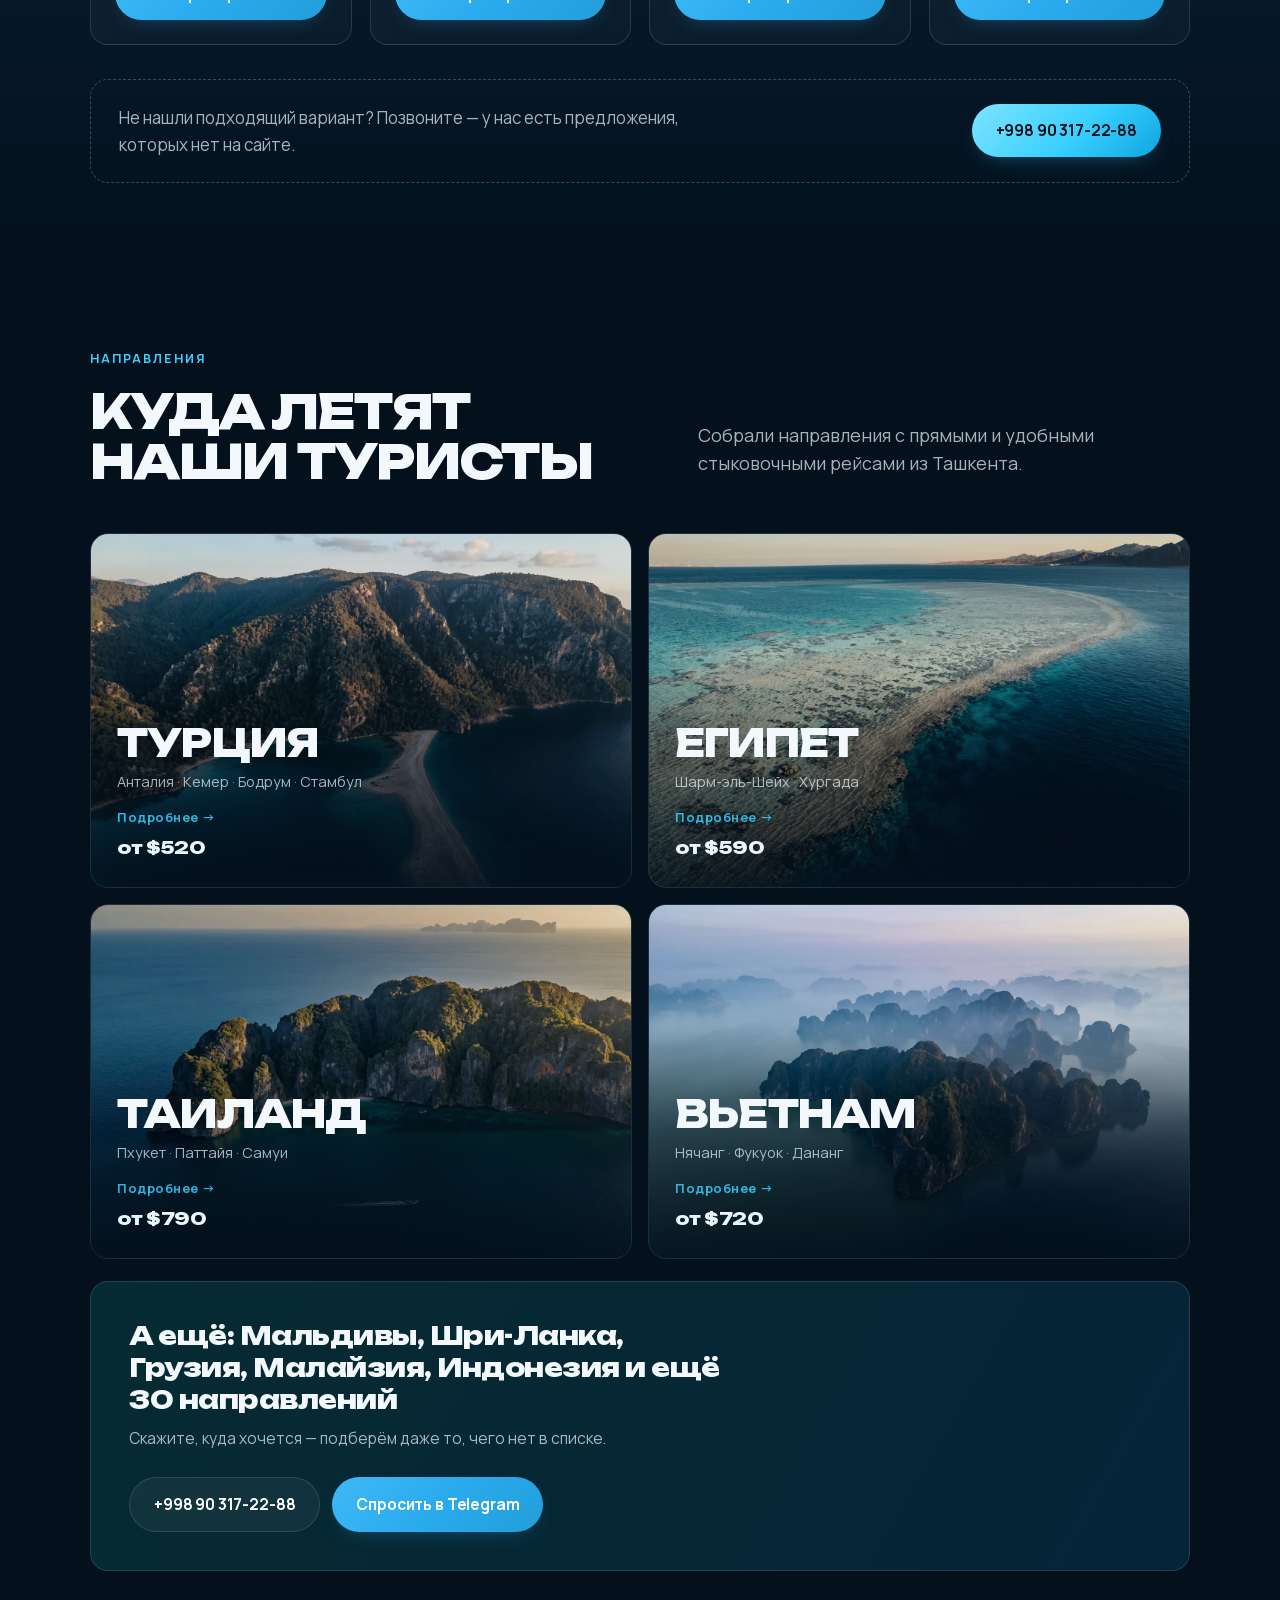
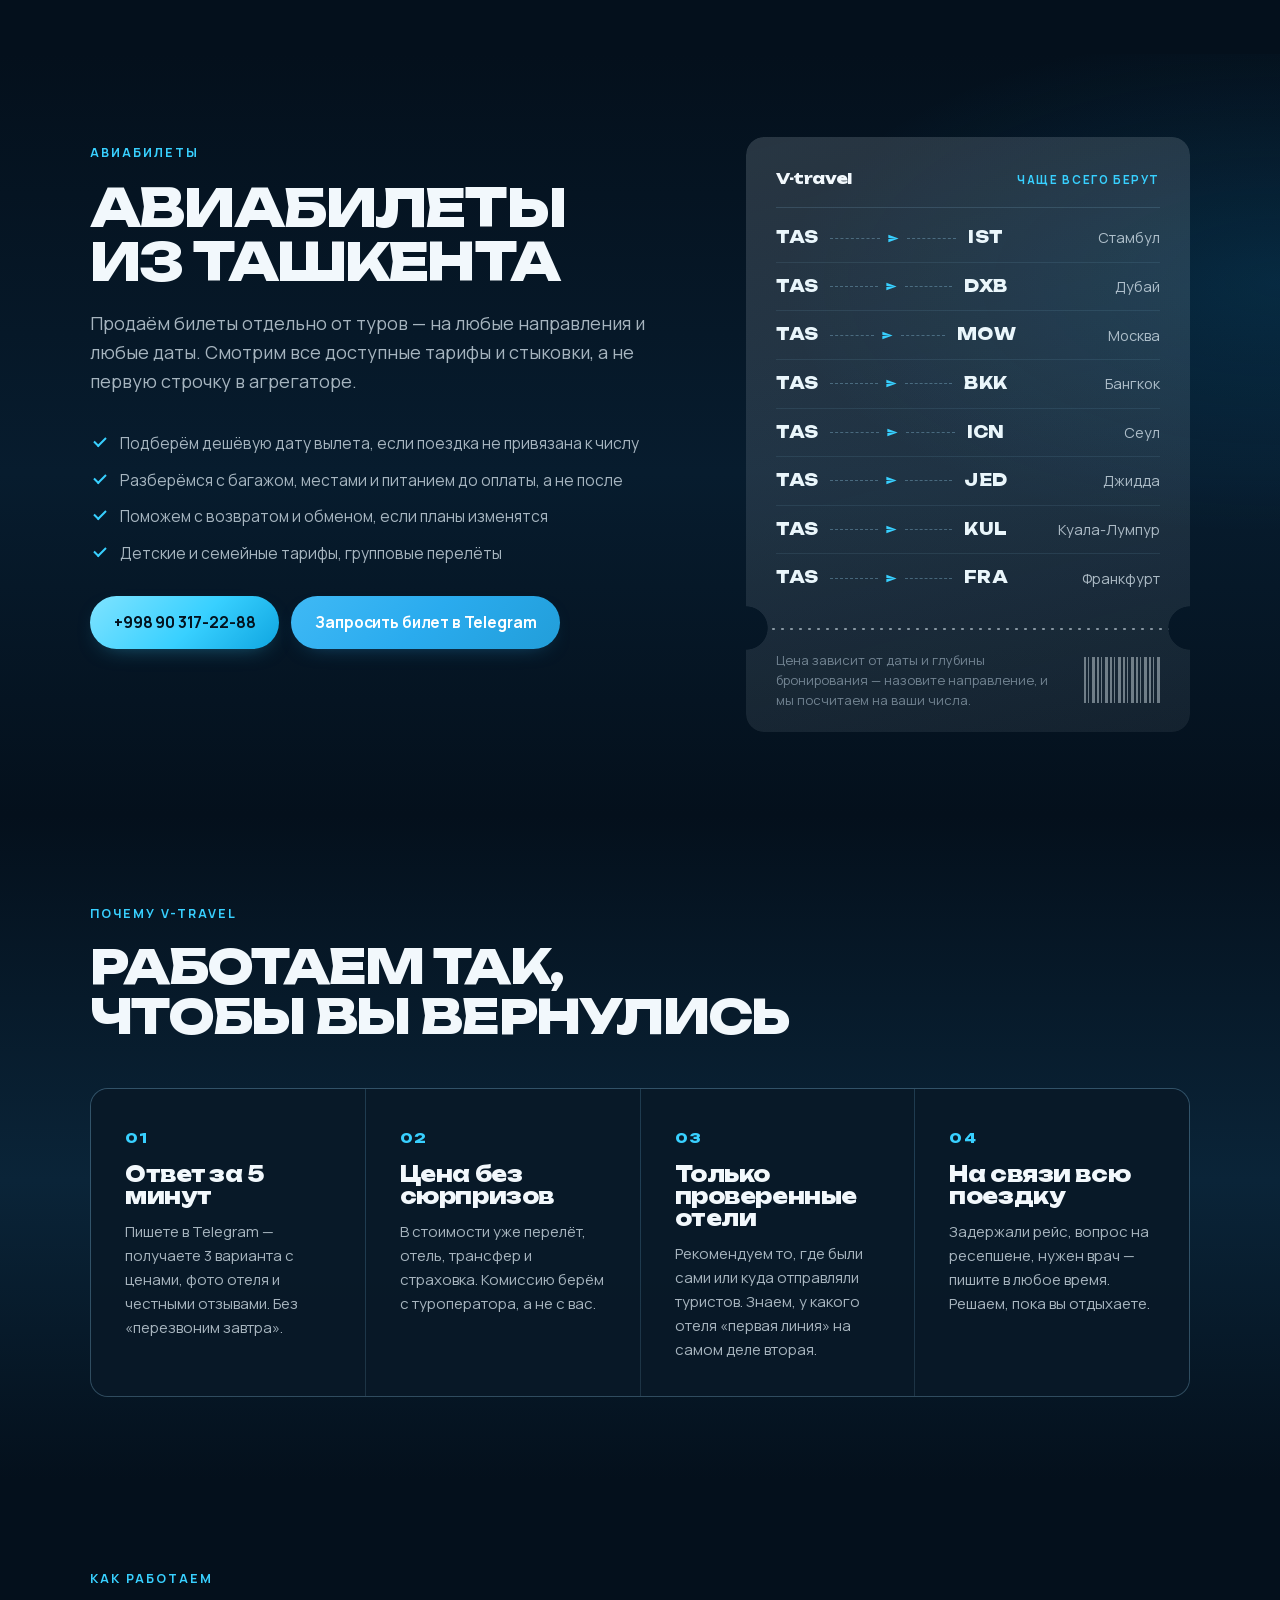
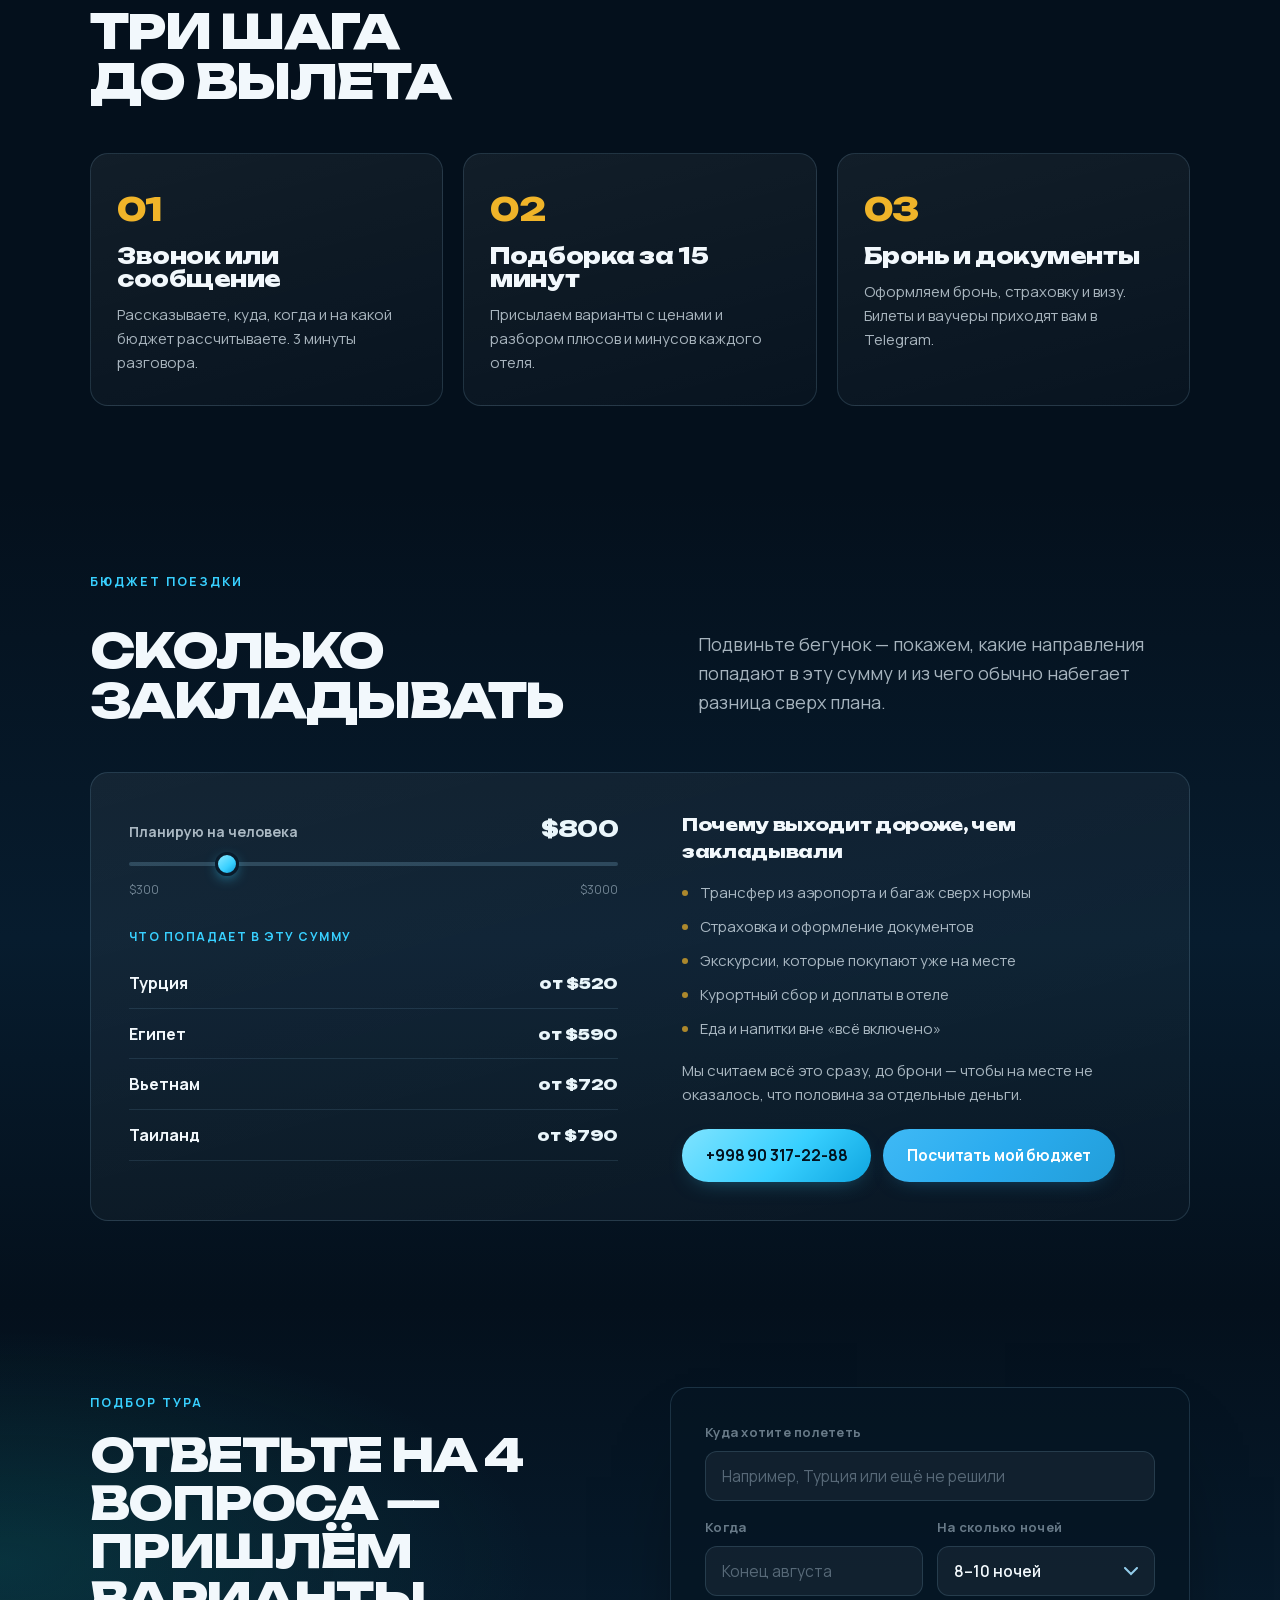
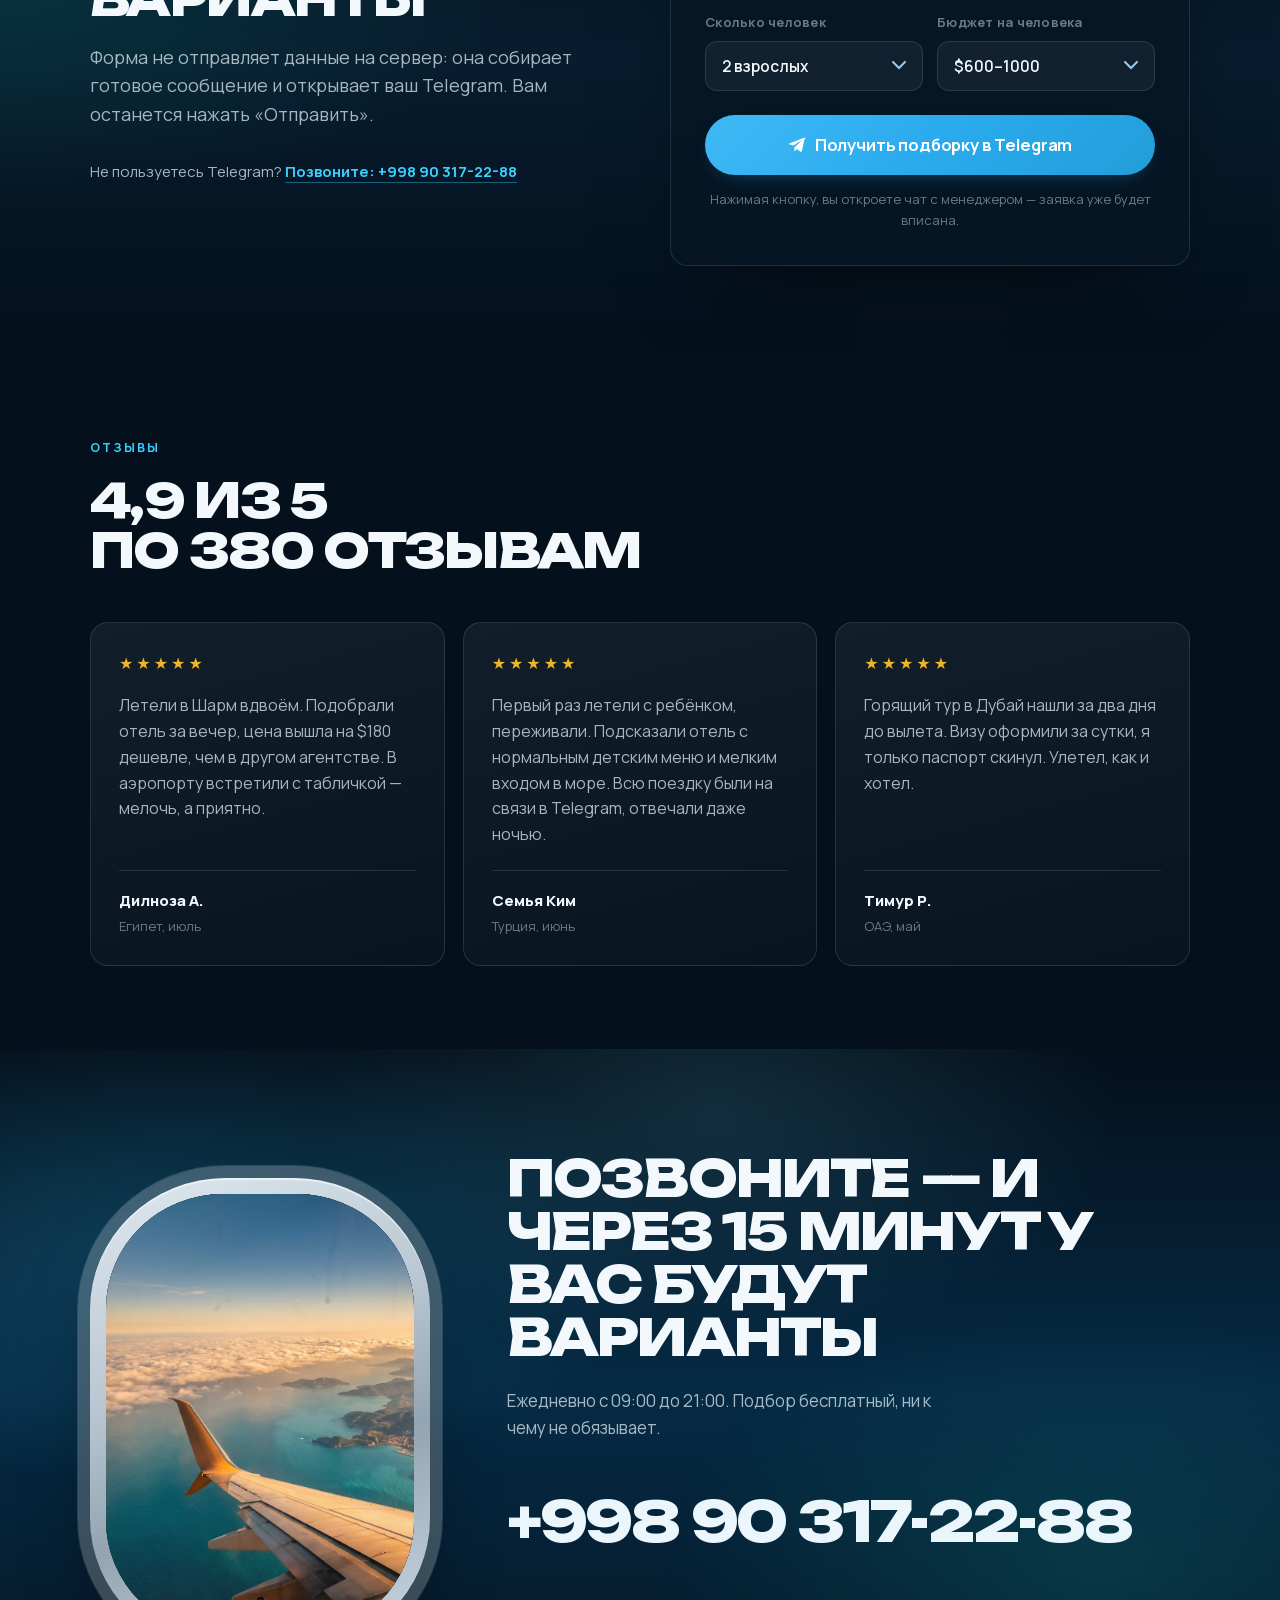
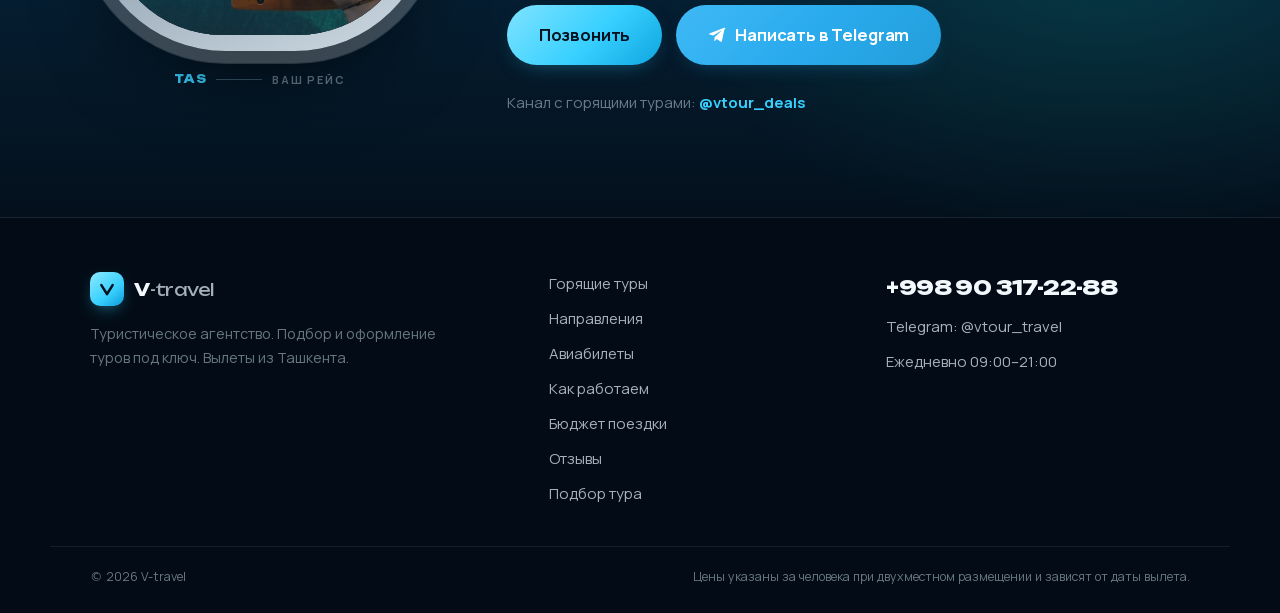
==== commit b15eac94: "Узбекская версия сайта и переключатель языков Вёрстка у двух языков одна, отличается только текст, п" ====
--- a/index.html
+++ b/index.html
@@ -6,18 +6,21 @@
 <title>Горящие туры из Ташкента — турагентство V-travel</title>
 <meta name="description" content="Турагентство V-travel в Ташкенте: горящие туры от $590, авиабилеты, подбор за 15 минут, виза и страховка под ключ. Звоните +998 90 317-22-88.">
 <meta name="theme-color" content="#04121f">
+<link rel="alternate" hreflang="ru" href="https://v-travel.uz/">
+<link rel="alternate" hreflang="uz" href="https://v-travel.uz/uz/">
+<link rel="alternate" hreflang="x-default" href="https://v-travel.uz/">
 <link rel="canonical" href="https://v-travel.uz/">
 
 <meta property="og:type" content="website">
 <meta property="og:site_name" content="V-travel">
 <meta property="og:locale" content="ru_RU">
 <meta property="og:url" content="https://v-travel.uz/">
-<meta property="og:title" content="Горящие туры из Ташкента — турагентство V-travel">
+<meta property="og:title" content="Горящие туры из Ташкента">
 <meta property="og:description" content="Горящие туры от $590. Подбор за 15 минут, оформление под ключ. Звоните или пишите в Telegram.">
-<meta property="og:image" content="https://v-travel.uz/assets/img/og-cover.jpg">
+<meta property="og:image" content="https://v-travel.uz/assets/img/og-cover-v2.jpg">
 <meta property="og:image:width" content="1200">
 <meta property="og:image:height" content="630">
-<meta property="og:image:alt" content="Аэросъёмка бирюзового моря — V-travel, туры из Ташкента">
+<meta property="og:image:alt" content="Вид из иллюминатора на побережье — V-travel, туры из Ташкента">
 <meta name="twitter:card" content="summary_large_image">
 <link rel="icon" href="data:image/svg+xml,%3Csvg xmlns='http://www.w3.org/2000/svg' viewBox='0 0 64 64'%3E%3Crect width='64' height='64' rx='14' fill='%23061c2e'/%3E%3Cpath d='M16 20l16 26 16-26' fill='none' stroke='%2338d0ff' stroke-width='7' stroke-linecap='round' stroke-linejoin='round'/%3E%3C/svg%3E">
 <link rel="preload" href="/assets/fonts/unbounded-900.woff2" as="font" type="font/woff2" crossorigin>
@@ -34,7 +37,7 @@
   "name": "V-travel",
   "description": "Турагентство в Ташкенте: подбор и оформление туров под ключ, горящие туры, перелёт, отель, виза и страховка.",
   "url": "https://v-travel.uz/",
-  "image": "https://v-travel.uz/assets/img/og-cover.jpg",
+  "image": "https://v-travel.uz/assets/img/og-cover-v2.jpg",
   "telephone": "+998903172288",
   "priceRange": "$$",
   "currenciesAccepted": "USD, UZS",
@@ -98,14 +101,14 @@
     </nav>
 
     <div class="header__actions">
+      <div class="langswitch" role="group" aria-label="Язык">
+        <span class="langswitch__item is-active" aria-current="true">RU</span>
+        <a class="langswitch__item" href="https://v-travel.uz/uz/" hreflang="uz" lang="uz">UZ</a>
+      </div>
       <a href="tel:+998903172288" class="header__phone" data-goal="call">
         <svg viewBox="0 0 24 24" width="15" height="15" fill="none" stroke="currentColor" stroke-width="2" stroke-linecap="round" stroke-linejoin="round" aria-hidden="true"><path d="M22 16.9v3a2 2 0 01-2.2 2 19.8 19.8 0 01-8.6-3.1 19.5 19.5 0 01-6-6 19.8 19.8 0 01-3.1-8.7A2 2 0 014.1 2h3a2 2 0 012 1.7c.1 1 .3 2 .7 2.9a2 2 0 01-.4 2.1L8 10.1a16 16 0 006 6l1.4-1.4a2 2 0 012.1-.4c.9.4 1.9.6 2.9.7a2 2 0 011.7 2"/></svg>
         <span>+998 90 317-22-88</span>
       </a>
-      <a href="https://t.me/vtour_travel" target="_blank" rel="noopener" class="btn btn--tg btn--sm" data-goal="telegram">
-        <svg viewBox="0 0 24 24" width="16" height="16" fill="currentColor" aria-hidden="true"><path d="M21.9 4.3L18.6 20c-.2 1.1-.9 1.4-1.8.9l-5-3.7-2.4 2.3c-.3.3-.5.5-1 .5l.4-5.1L18 6.4c.4-.4-.1-.6-.6-.2L7.2 12.7l-4.9-1.5c-1.1-.3-1.1-1 .2-1.5l19.1-7.4c.9-.3 1.7.2 1.4 2z"/></svg>
-        Telegram
-      </a>
       <button class="burger" id="burger" aria-label="Меню" aria-expanded="false" aria-controls="nav">
         <span></span><span></span><span></span>
       </button>
@@ -118,7 +121,7 @@
   <!-- ============ HERO ============ -->
   <section class="hero" id="top">
     <div class="hero__media" aria-hidden="true">
-      <img src="assets/img/hero-water.webp" alt="" width="2000" height="1269" fetchpriority="high">
+      <img src="/assets/img/hero-water.webp" alt="" width="2000" height="1269" fetchpriority="high">
       <div class="hero__caustics"></div>
       <div class="hero__scrim"></div>
     </div>
@@ -269,7 +272,7 @@
 
       <div class="dests">
         <a class="dest dest--wide reveal" href="/turciya/" style="--d:.05s">
-          <img src="assets/img/dest-turkey.webp" alt="Туры в Турцию из Ташкента — Голубая лагуна Олюдениз с высоты" width="1500" height="952" loading="lazy">
+          <img src="/assets/img/dest-turkey.webp" alt="Туры в Турцию из Ташкента — Голубая лагуна Олюдениз с высоты" width="1500" height="952" loading="lazy">
           <div class="dest__body">
             <h3>Турция</h3>
             <p>Анталия · Кемер · Бодрум · Стамбул</p>
@@ -279,7 +282,7 @@
         </a>
 
         <a class="dest reveal" href="/egipet/" style="--d:.1s">
-          <img src="assets/img/dest-egypt.webp" alt="Туры в Египет — коралловый риф Красного моря с высоты" width="1500" height="952" loading="lazy">
+          <img src="/assets/img/dest-egypt.webp" alt="Туры в Египет — коралловый риф Красного моря с высоты" width="1500" height="952" loading="lazy">
           <div class="dest__body">
             <h3>Египет</h3>
             <p>Шарм-эль-Шейх · Хургада</p>
@@ -289,7 +292,7 @@
         </a>
 
         <a class="dest reveal" href="/tailand/" style="--d:.15s">
-          <img src="assets/img/dest-thailand.webp" alt="Туры в Таиланд — известняковые скалы островов Пхи-Пхи" width="1500" height="952" loading="lazy">
+          <img src="/assets/img/dest-thailand.webp" alt="Туры в Таиланд — известняковые скалы островов Пхи-Пхи" width="1500" height="952" loading="lazy">
           <div class="dest__body">
             <h3>Таиланд</h3>
             <p>Пхукет · Паттайя · Самуи</p>
@@ -299,7 +302,7 @@
         </a>
 
         <a class="dest dest--wide reveal" href="/vietnam/" style="--d:.2s">
-          <img src="assets/img/dest-vietnam.webp" alt="Туры во Вьетнам — острова бухты Халонг в утренней дымке" width="1500" height="952" loading="lazy">
+          <img src="/assets/img/dest-vietnam.webp" alt="Туры во Вьетнам — острова бухты Халонг в утренней дымке" width="1500" height="952" loading="lazy">
           <div class="dest__body">
             <h3>Вьетнам</h3>
             <p>Нячанг · Фукуок · Дананг</p>
@@ -739,6 +742,6 @@
   <span class="fab__label">Написать в Telegram</span>
 </a>
 
-<script src="js/main.js"></script>
+<script src="/js/main.js"></script>
 </body>
 </html>
--- a/css/fonts.css
+++ b/css/fonts.css
@@ -1,11 +1,12 @@
 /* =====================================================
    Шрифты лежат у нас, а не на серверах Google.
 
-   Так браузер не делает двух лишних рукопожатий к чужим доменам и не
-   ждёт цепочку «наш html → css гугла → файл шрифта», прежде чем
-   показать текст. Каждый файл урезан до символов, которые реально
-   встречаются на сайте: русский алфавит, латиница, цифры и та
-   типографика, что стоит в макете.
+   Файл собирается скриптом — правки руками пропадут:
+
+       python3 scripts/build_fonts.py
+
+   Каждое начертание урезано до символов, которые реально встречаются на
+   сайте: кириллица, латиница с узбекскими oʻ и gʻ, цифры и типографика.
 
    Unbounded и Manrope — SIL Open Font License 1.1.
    ===================================================== */
@@ -17,6 +18,7 @@
   font-display: swap;
   src: url('/assets/fonts/unbounded-400.woff2') format('woff2');
 }
+
 @font-face {
   font-family: 'Unbounded';
   font-style: normal;
@@ -24,6 +26,7 @@
   font-display: swap;
   src: url('/assets/fonts/unbounded-800.woff2') format('woff2');
 }
+
 @font-face {
   font-family: 'Unbounded';
   font-style: normal;
@@ -31,6 +34,7 @@
   font-display: swap;
   src: url('/assets/fonts/unbounded-900.woff2') format('woff2');
 }
+
 @font-face {
   font-family: 'Manrope';
   font-style: normal;
@@ -38,6 +42,7 @@
   font-display: swap;
   src: url('/assets/fonts/manrope-400.woff2') format('woff2');
 }
+
 @font-face {
   font-family: 'Manrope';
   font-style: normal;
@@ -45,6 +50,7 @@
   font-display: swap;
   src: url('/assets/fonts/manrope-600.woff2') format('woff2');
 }
+
 @font-face {
   font-family: 'Manrope';
   font-style: normal;
@@ -52,6 +58,7 @@
   font-display: swap;
   src: url('/assets/fonts/manrope-700.woff2') format('woff2');
 }
+
 @font-face {
   font-family: 'Manrope';
   font-style: normal;
--- a/css/styles.css
+++ b/css/styles.css
@@ -145,7 +145,7 @@
 .logo__text span { font-weight: 400; color: var(--ink-soft); }
 .logo--sm .logo__text { font-size: 17px; }
 
-.nav { margin-left: auto; display: flex; align-items: center; gap: 18px; }
+.nav { margin-left: auto; display: flex; align-items: center; gap: 16px; }
 .nav__link {
   position: relative; font-size: 14.5px; font-weight: 600; color: var(--ink-soft);
   white-space: nowrap;
@@ -170,6 +170,22 @@
 }
 .header__phone:hover { border-color: rgba(56, 208, 255, .55); background: rgba(56, 208, 255, .1); }
 .header__phone svg { color: var(--cyan); }
+
+/* Переключатель языков. Русский и узбекский здесь равноправны, поэтому не
+   выпадающий список, а две видимые кнопки: человек сразу видит, что вторая
+   версия есть. Текущий язык — не ссылка, а состояние. */
+.langswitch {
+  display: inline-flex; align-items: center; flex: none; gap: 2px; padding: 2px;
+  border: 1px solid var(--card-line); border-radius: 999px;
+  background: rgba(255, 255, 255, .04);
+}
+.langswitch__item {
+  padding: 5px 9px; border-radius: 999px; line-height: 1;
+  font-size: 11.5px; font-weight: 700; letter-spacing: .04em;
+  color: var(--ink-soft); transition: color .2s, background .2s;
+}
+.langswitch__item.is-active { color: var(--abyss); background: var(--cyan); }
+a.langswitch__item:hover { color: var(--ink); background: rgba(56, 208, 255, .14); }
 
 .burger { display: none; width: 42px; height: 42px; border: 1px solid var(--card-line); border-radius: 12px; background: rgba(255,255,255,.04); position: relative; cursor: pointer; }
 .burger span { position: absolute; left: 11px; width: 20px; height: 2px; background: var(--ink); border-radius: 2px; transition: transform .3s var(--ease), opacity .2s; }
@@ -916,7 +932,15 @@
   .dests { grid-template-columns: repeat(2, 1fr); }
   .dest, .dest--wide { grid-column: span 1; }
   .pick, .tickets { grid-template-columns: 1fr; }
-
+}
+
+/* Шапка перестраивается раньше содержимого и по своей причине: шести
+   пунктам меню, номеру и переключателю языков нужно около 1090px, а вся
+   колонка .shell — 1100px. Запас считается по узбекским подписям, они
+   длиннее русских. Кнопки Telegram здесь нет намеренно: вместе с
+   остальным она в эту ширину не влезала ни при каком экране, а сам
+   Telegram и так есть плавающей кнопкой, в меню и в каждой секции. */
+@media (max-width: 1179px) {
   .nav {
     position: fixed; inset: 74px 0 auto; margin: 0;
     flex-direction: column; align-items: stretch; gap: 0;
@@ -932,7 +956,6 @@
   .nav__link::after { display: none; }
   .nav__mobile-actions { display: flex; flex-direction: column; gap: 10px; margin-top: 20px; }
   .burger { display: block; }
-  .header__actions .btn--tg { display: none; }
   .header__inner { gap: 12px; }
 }
 
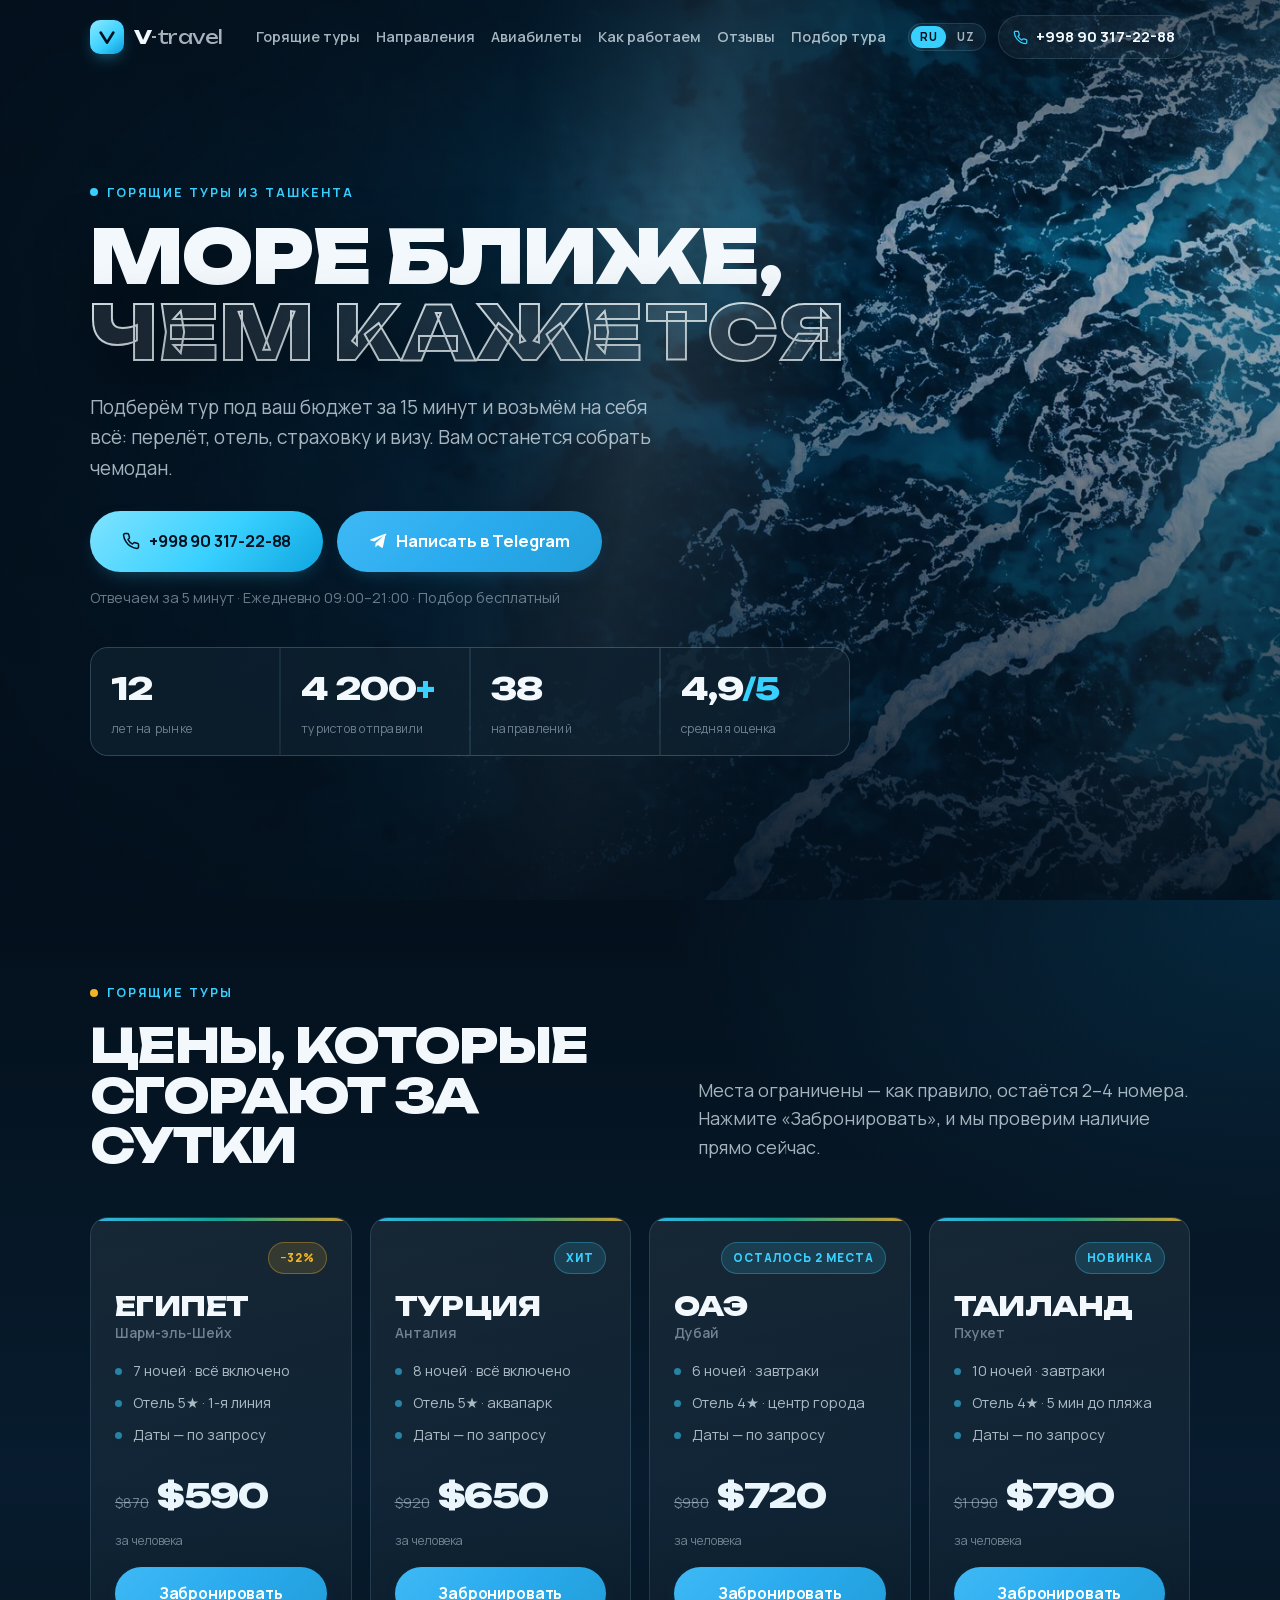
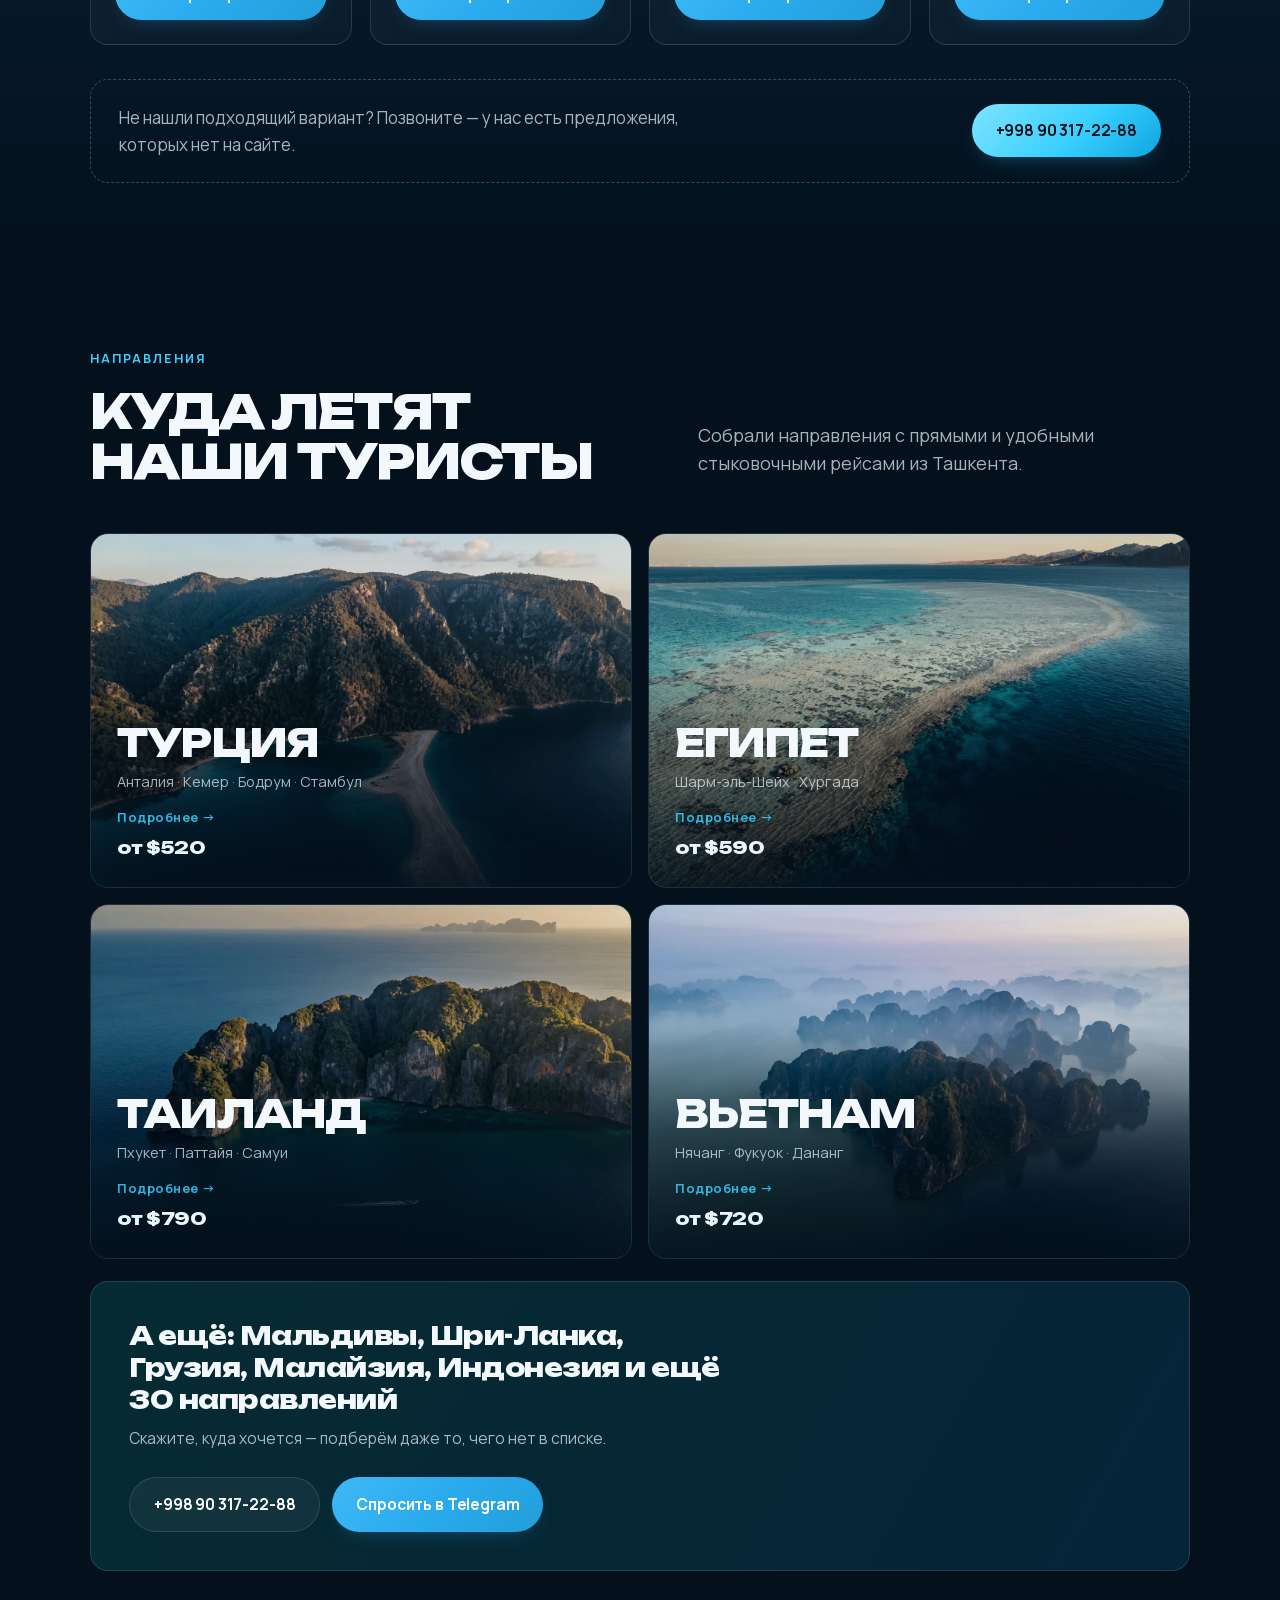
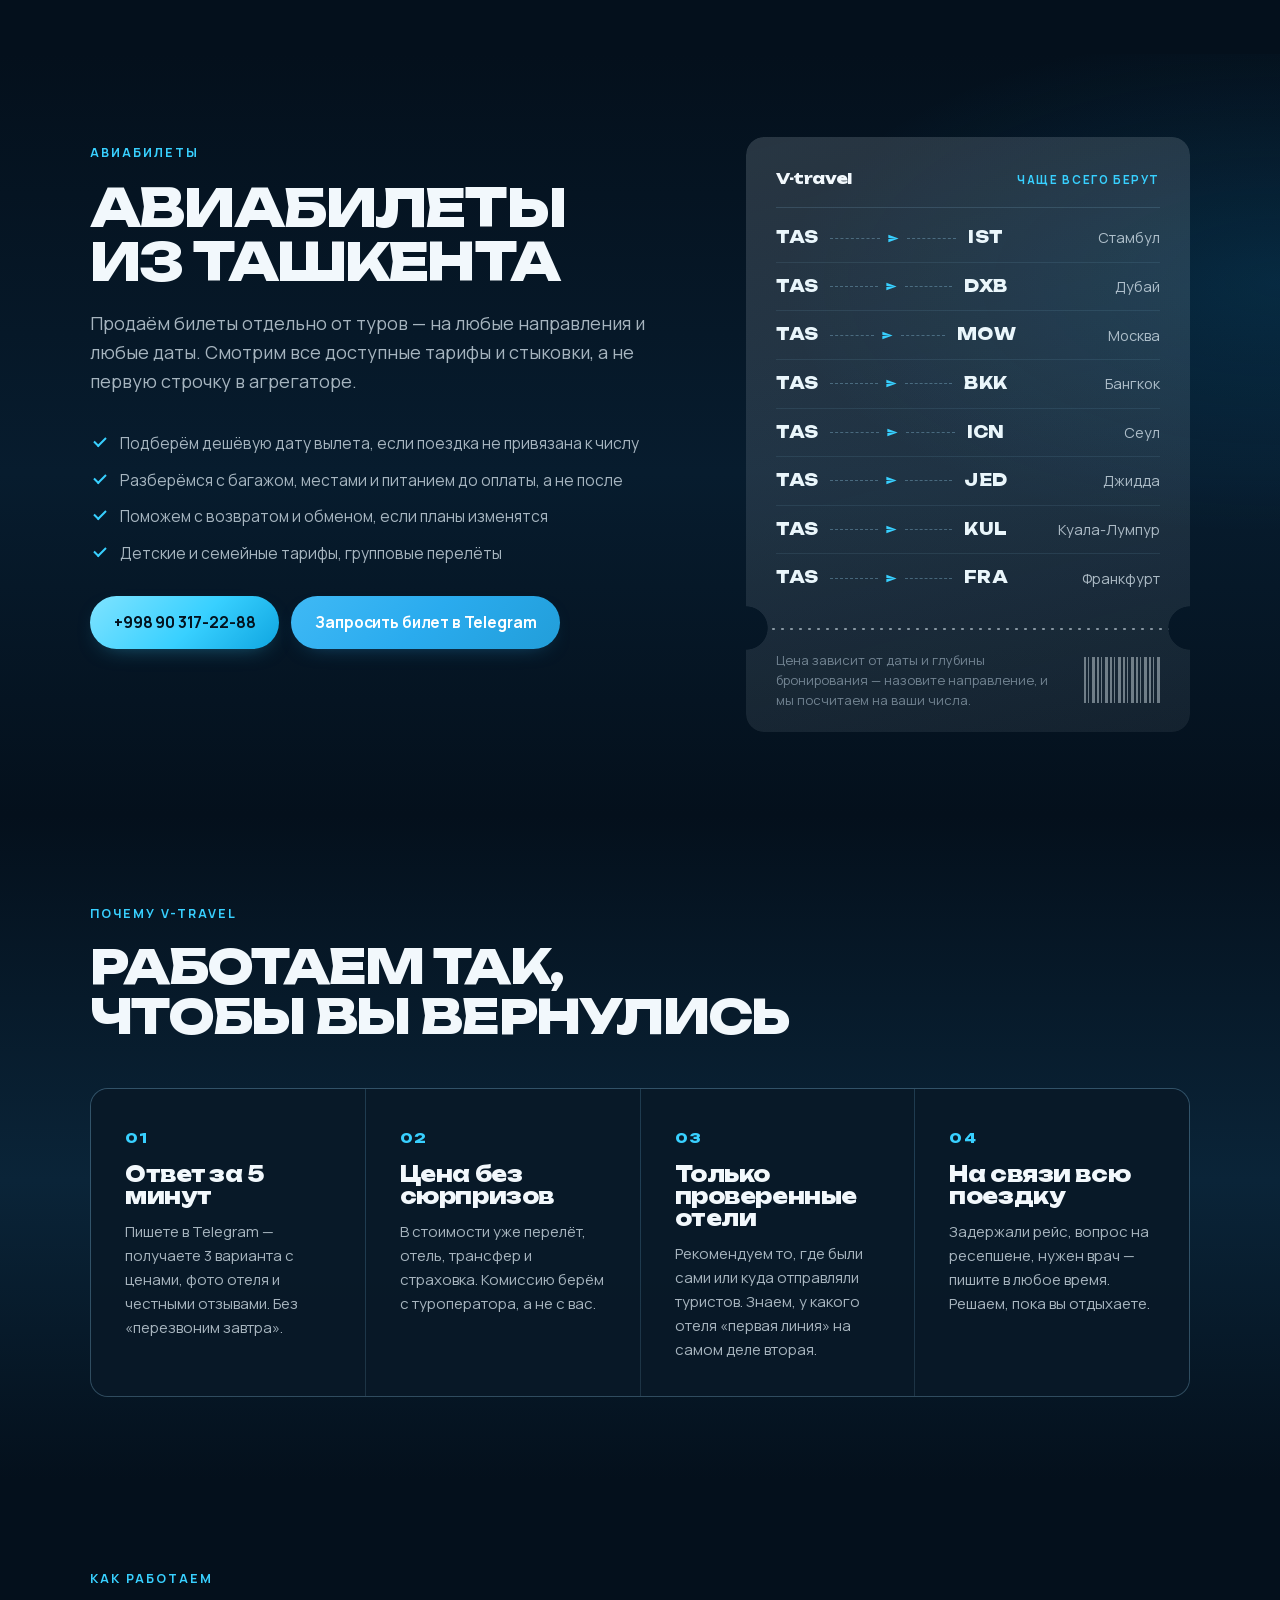
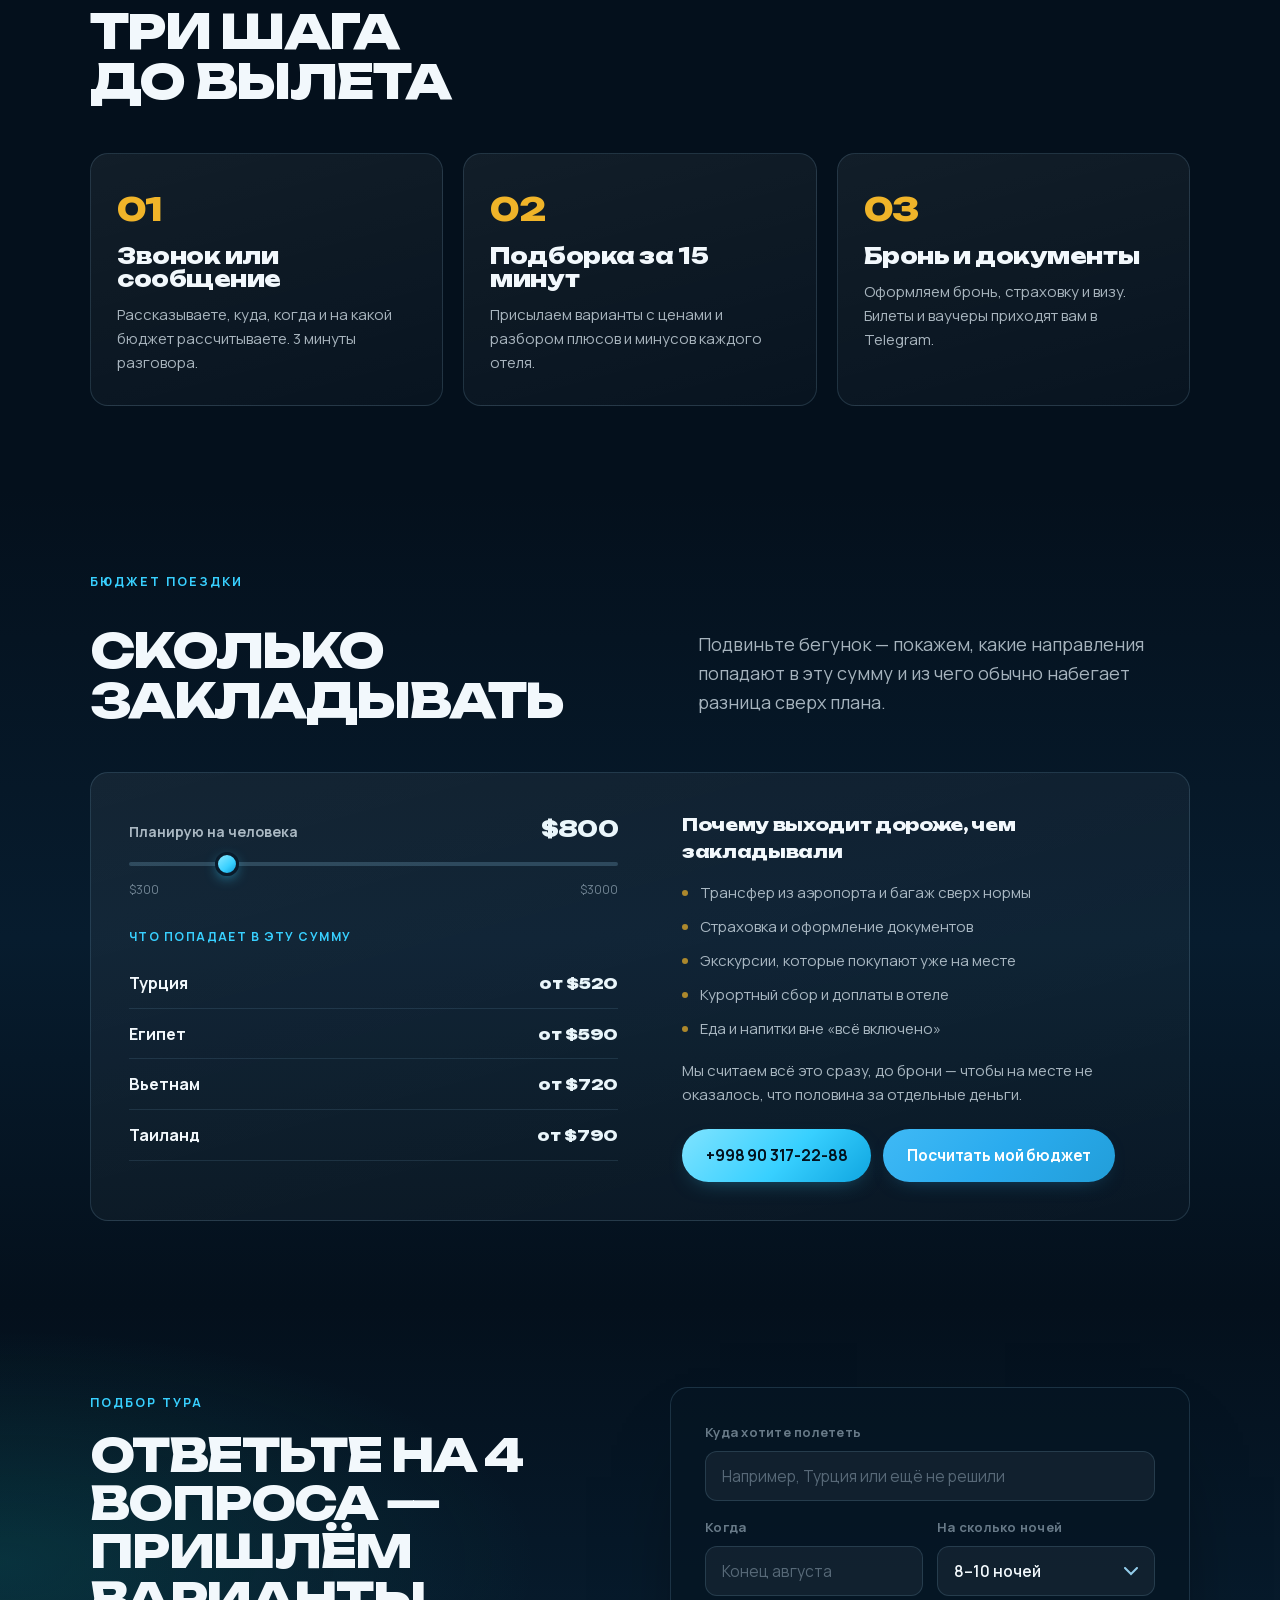
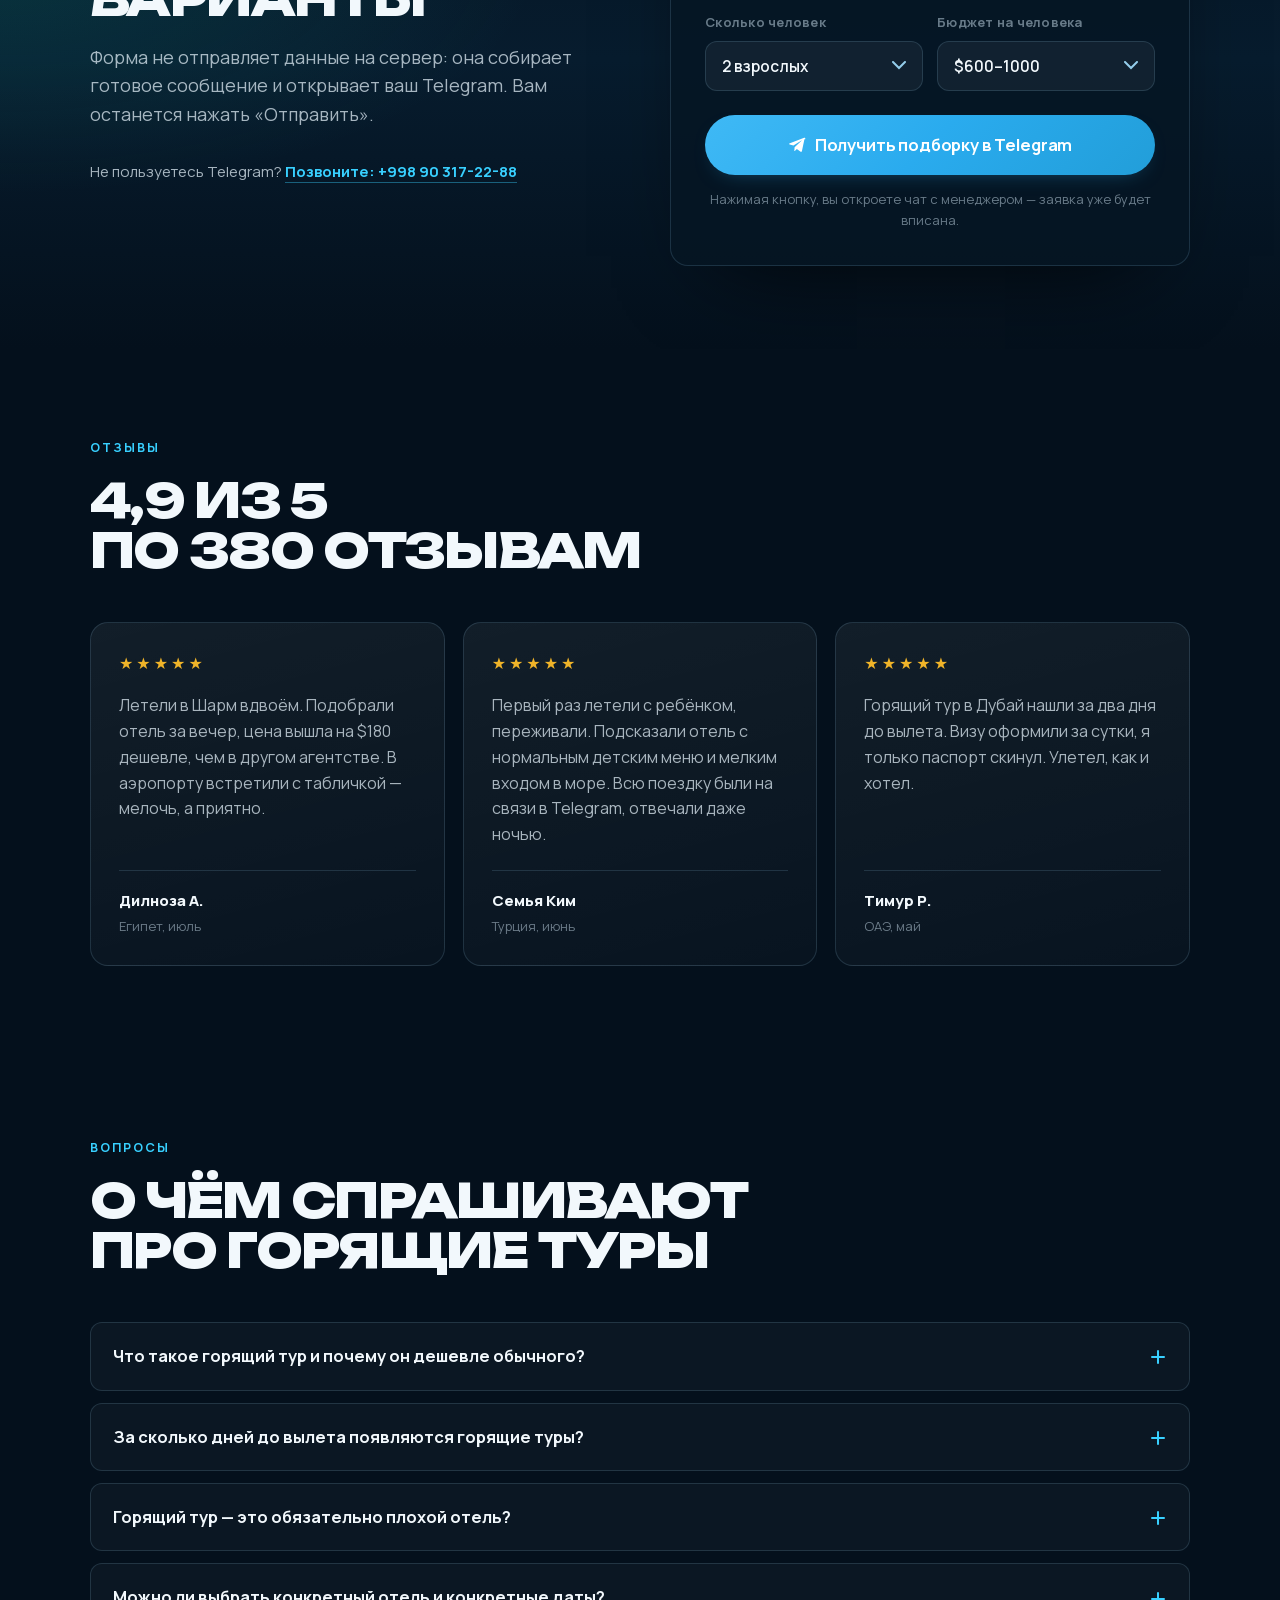
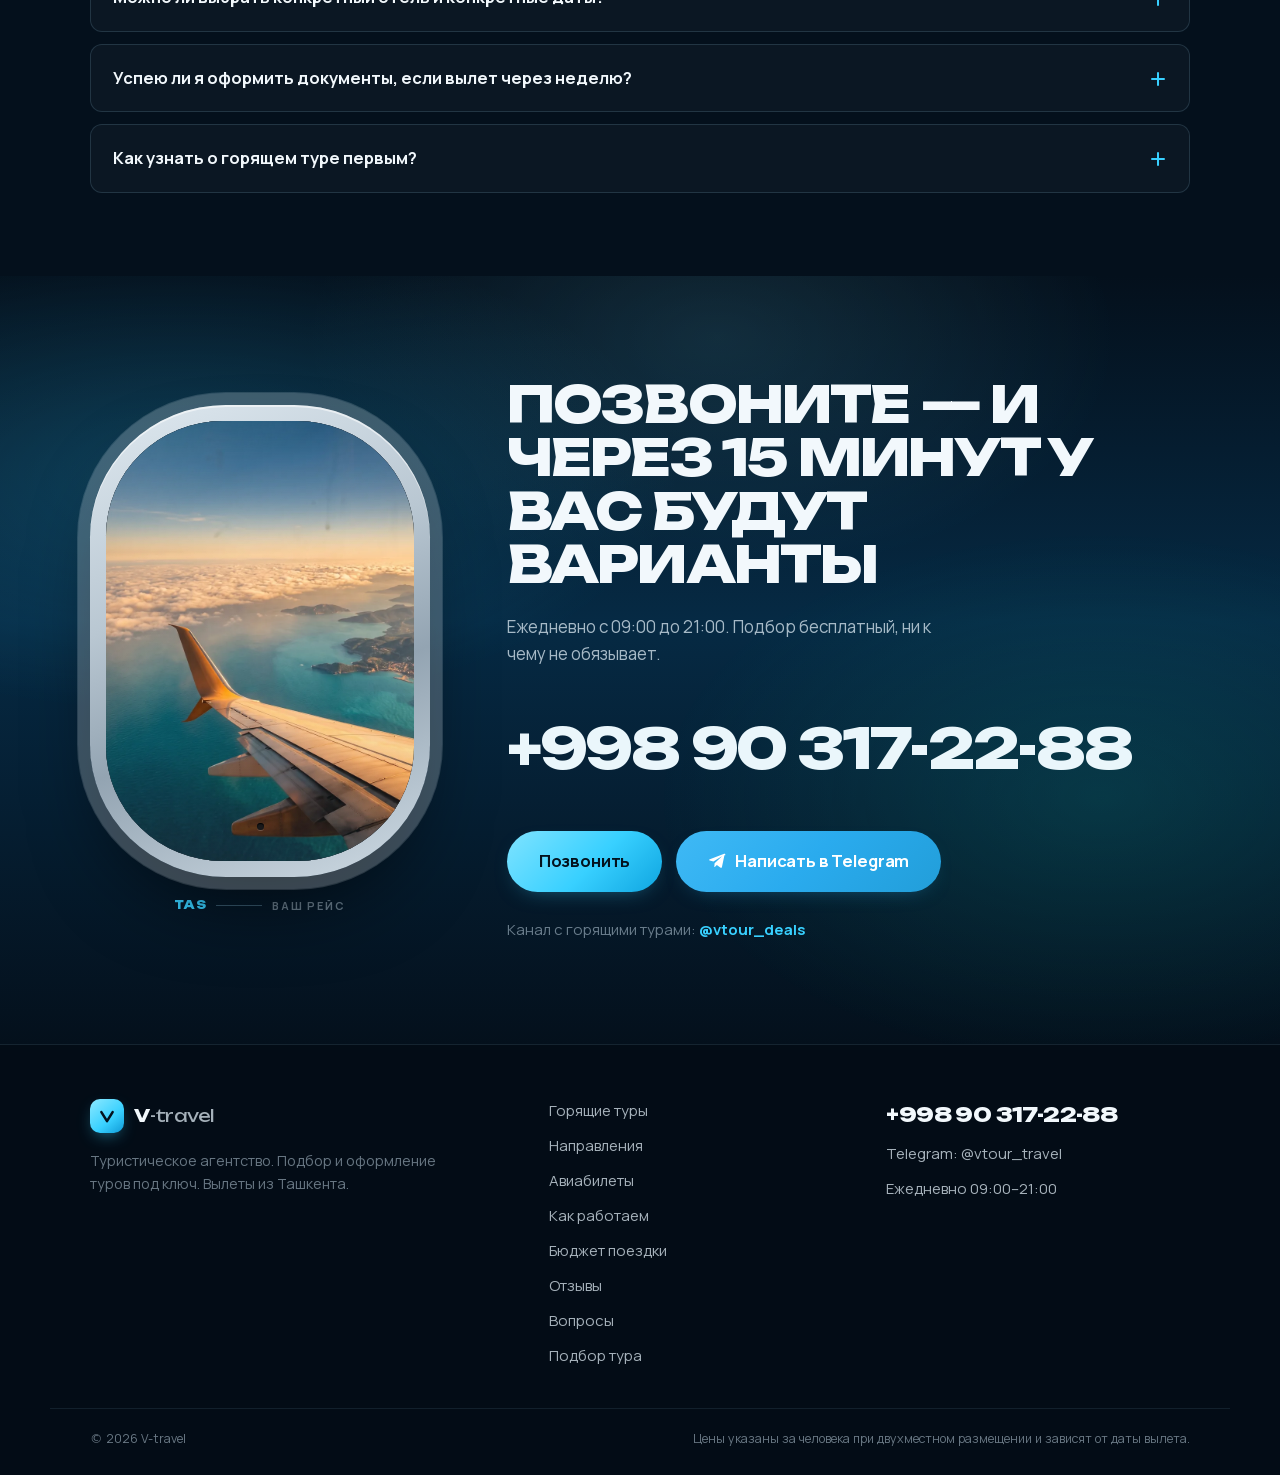
==== commit dcc07392: "SEO под «горящие туры из Ташкента» H1 главной был «Море ближе, чем кажется» — ни одного слова из зап" ====
--- a/index.html
+++ b/index.html
@@ -25,7 +25,8 @@
 <link rel="icon" href="data:image/svg+xml,%3Csvg xmlns='http://www.w3.org/2000/svg' viewBox='0 0 64 64'%3E%3Crect width='64' height='64' rx='14' fill='%23061c2e'/%3E%3Cpath d='M16 20l16 26 16-26' fill='none' stroke='%2338d0ff' stroke-width='7' stroke-linecap='round' stroke-linejoin='round'/%3E%3C/svg%3E">
 <link rel="preload" href="/assets/fonts/unbounded-900.woff2" as="font" type="font/woff2" crossorigin>
 <link rel="preload" href="/assets/fonts/manrope-400.woff2" as="font" type="font/woff2" crossorigin>
-<link rel="preload" href="/assets/img/hero-water.webp" as="image" fetchpriority="high">
+<link rel="preload" href="/assets/img/hero-water.webp" as="image"
+      imagesrcset="/assets/img/hero-water-1100.webp 1100w, /assets/img/hero-water.webp 2000w" imagesizes="100vw" fetchpriority="high">
 <link rel="stylesheet" href="/css/fonts.css">
 <link rel="stylesheet" href="/css/styles.css">
 <script>document.documentElement.classList.add('js');</script>
@@ -72,6 +73,62 @@
   ]
 }
 </script>
+<script type="application/ld+json">
+{
+  "@context": "https://schema.org",
+  "@type": "FAQPage",
+  "mainEntity": [
+    {
+      "@type": "Question",
+      "name": "Что такое горящий тур и почему он дешевле обычного?",
+      "acceptedAnswer": {
+        "@type": "Answer",
+        "text": "Туроператор выкупает места в самолёте и номера в отеле заранее. Если ближе к вылету часть осталась непроданной, её отдают со скидкой: везти пустое кресло дороже, чем продать его вполцены. Отель и рейс при этом те же самые, что и по полной цене."
+      }
+    },
+    {
+      "@type": "Question",
+      "name": "За сколько дней до вылета появляются горящие туры?",
+      "acceptedAnswer": {
+        "@type": "Answer",
+        "text": "Обычно за 3–14 дней. Иногда предложение живёт несколько часов — как только места выкупают, цена возвращается к обычной. Поэтому мы проверяем наличие в момент обращения, а не показываем вчерашние цены."
+      }
+    },
+    {
+      "@type": "Question",
+      "name": "Горящий тур — это обязательно плохой отель?",
+      "acceptedAnswer": {
+        "@type": "Answer",
+        "text": "Нет. Скидка зависит от того, что осталось непроданным, а не от качества: она бывает и на пятизвёздочные отели первой линии. Ограничен не уровень, а выбор — берёте из того, что есть на эти даты."
+      }
+    },
+    {
+      "@type": "Question",
+      "name": "Можно ли выбрать конкретный отель и конкретные даты?",
+      "acceptedAnswer": {
+        "@type": "Answer",
+        "text": "В горящем туре — только из оставшегося. Если даты отпуска жёсткие или нужен определённый отель, выгоднее бронировать заранее: это всё равно дешевле, чем покупать тот же тур за неделю до вылета по обычной цене. Скажите, что важнее — цена или даты, и мы будем искать под это."
+      }
+    },
+    {
+      "@type": "Question",
+      "name": "Успею ли я оформить документы, если вылет через неделю?",
+      "acceptedAnswer": {
+        "@type": "Answer",
+        "text": "Чаще всего да. Правила въезда меняются, поэтому мы проверяем их на вашу дату вылета ещё до брони и сразу говорим, какие документы понадобятся и сколько времени займёт оформление."
+      }
+    },
+    {
+      "@type": "Question",
+      "name": "Как узнать о горящем туре первым?",
+      "acceptedAnswer": {
+        "@type": "Answer",
+        "text": "Предложения появляются без предупреждения, поэтому лучший способ — сказать нам направление и бюджет заранее: как только появится подходящее, мы напишем. Ещё есть канал, куда они попадают по мере поступления."
+      }
+    }
+  ]
+}
+</script>
 </head>
 <body>
 
@@ -121,18 +178,19 @@
   <!-- ============ HERO ============ -->
   <section class="hero" id="top">
     <div class="hero__media" aria-hidden="true">
-      <img src="/assets/img/hero-water.webp" alt="" width="2000" height="1269" fetchpriority="high">
+      <img src="/assets/img/hero-water.webp"
+           srcset="/assets/img/hero-water-1100.webp 1100w, /assets/img/hero-water.webp 2000w" sizes="100vw"
+           alt="" width="2000" height="1269" fetchpriority="high">
       <div class="hero__caustics"></div>
       <div class="hero__scrim"></div>
     </div>
 
     <div class="shell hero__inner">
-      <p class="eyebrow reveal">
-        <span class="pulse" aria-hidden="true"></span>
-        Турагентство в Ташкенте · На связи прямо сейчас
-      </p>
-
-      <h1 class="hero__title reveal" style="--d:.05s">
+      <h1 class="hero__title reveal">
+        <span class="eyebrow">
+          <span class="pulse" aria-hidden="true"></span>
+          Горящие туры из Ташкента
+        </span>
         Море ближе,<br>
         <span class="hero__title-out">чем кажется</span>
       </h1>
@@ -499,8 +557,7 @@
     </div>
   </section>
 
-  <!-- ============ PICK FORM ============ -->
-  <!-- ============ БЮДЖЕТ: ПЛАН И ФАКТ ============ -->
+  <!-- ============ BUDGET ============ -->
   <section class="section section--budget" id="budget">
     <div class="shell">
       <header class="sec-head reveal">
@@ -544,6 +601,7 @@
   </section>
 
 
+  <!-- ============ PICK FORM ============ -->
   <section class="section section--pick" id="pick">
     <div class="shell pick">
       <div class="pick__intro reveal">
@@ -644,6 +702,43 @@
           <blockquote>Горящий тур в Дубай нашли за два дня до вылета. Визу оформили за сутки, я только паспорт скинул. Улетел, как и хотел.</blockquote>
           <figcaption><strong>Тимур Р.</strong><span>ОАЭ, май</span></figcaption>
         </figure>
+      </div>
+    </div>
+  </section>
+
+  <!-- ============ FAQ ============ -->
+  <section class="section section--faq" id="faq">
+    <div class="shell">
+      <header class="sec-head reveal">
+        <p class="sec-kicker">Вопросы</p>
+        <h2 class="sec-title">О чём спрашивают<br>про горящие туры</h2>
+      </header>
+
+      <div class="faq">
+        <details class="faq__item reveal" name="faq">
+          <summary>Что такое горящий тур и почему он дешевле обычного?</summary>
+          <p>Туроператор выкупает места в самолёте и номера в отеле заранее. Если ближе к вылету часть осталась непроданной, её отдают со скидкой: везти пустое кресло дороже, чем продать его вполцены. Отель и рейс при этом те же самые, что и по полной цене.</p>
+        </details>
+        <details class="faq__item reveal" name="faq">
+          <summary>За сколько дней до вылета появляются горящие туры?</summary>
+          <p>Обычно за 3–14 дней. Иногда предложение живёт несколько часов — как только места выкупают, цена возвращается к обычной. Поэтому мы проверяем наличие в момент обращения, а не показываем вчерашние цены.</p>
+        </details>
+        <details class="faq__item reveal" name="faq">
+          <summary>Горящий тур — это обязательно плохой отель?</summary>
+          <p>Нет. Скидка зависит от того, что осталось непроданным, а не от качества: она бывает и на пятизвёздочные отели первой линии. Ограничен не уровень, а выбор — берёте из того, что есть на эти даты.</p>
+        </details>
+        <details class="faq__item reveal" name="faq">
+          <summary>Можно ли выбрать конкретный отель и конкретные даты?</summary>
+          <p>В горящем туре — только из оставшегося. Если даты отпуска жёсткие или нужен определённый отель, выгоднее бронировать заранее: это всё равно дешевле, чем покупать тот же тур за неделю до вылета по обычной цене. Скажите, что важнее — цена или даты, и мы будем искать под это.</p>
+        </details>
+        <details class="faq__item reveal" name="faq">
+          <summary>Успею ли я оформить документы, если вылет через неделю?</summary>
+          <p>Чаще всего да. Правила въезда меняются, поэтому мы проверяем их на вашу дату вылета ещё до брони и сразу говорим, какие документы понадобятся и сколько времени займёт оформление.</p>
+        </details>
+        <details class="faq__item reveal" name="faq">
+          <summary>Как узнать о горящем туре первым?</summary>
+          <p>Предложения появляются без предупреждения, поэтому лучший способ — сказать нам направление и бюджет заранее: как только появится подходящее, мы напишем. Ещё есть канал, куда они попадают по мере поступления.</p>
+        </details>
       </div>
     </div>
   </section>
@@ -709,6 +804,7 @@
       <a href="#how">Как работаем</a>
       <a href="#budget">Бюджет поездки</a>
       <a href="#reviews">Отзывы</a>
+      <a href="#faq">Вопросы</a>
       <a href="#pick">Подбор тура</a>
     </nav>
 
--- a/css/styles.css
+++ b/css/styles.css
@@ -864,6 +864,42 @@
 .cta__buttons { margin-top: 26px; display: flex; gap: 14px; justify-content: center; flex-wrap: wrap; }
 .cta__extra { margin-top: 26px; font-size: 15px; color: var(--ink-mute); }
 .cta__extra a { color: var(--cyan); font-weight: 700; }
+
+/* ---------- вопросы ---------- */
+.section--faq { background: var(--abyss); }
+.faq { display: flex; flex-direction: column; gap: 12px; }
+.faq__item {
+  border: 1px solid var(--card-line); border-radius: var(--r-sm);
+  background: rgba(255,255,255,.03);
+  transition: border-color .25s var(--ease);
+}
+.faq__item[open] { border-color: rgba(56,208,255,.4); }
+.faq__item summary {
+  padding: 20px 54px 20px 22px;
+  font-weight: 700; font-size: 16.5px; cursor: pointer; position: relative;
+  list-style: none;
+}
+.faq__item summary::-webkit-details-marker { display: none; }
+/* плюс, который на раскрытии превращается в минус */
+.faq__item summary::before,
+.faq__item summary::after {
+  content: ''; position: absolute; right: 24px; top: 50%;
+  width: 14px; height: 2px; background: var(--cyan); border-radius: 2px;
+  transition: transform .3s var(--ease);
+}
+.faq__item summary::after { transform: rotate(90deg); }
+.faq__item[open] summary::after { transform: rotate(0deg); }
+.faq__item p { padding: 0 22px 22px; font-size: 15.5px; color: var(--ink-soft); max-width: 76ch; }
+
+/* Ключевая строка внутри h1. Заголовок страницы должен содержать то, что
+   человек набирает в поиске, а не только образ, — но типографику h1 здесь
+   гасим, это подпись над заголовком, а не его часть по виду. */
+.hero__title .eyebrow {
+  display: flex;
+  font-family: 'Manrope', sans-serif;
+  font-size: 12.5px; font-weight: 700; letter-spacing: .16em;
+  line-height: 1.4; text-shadow: none;
+}
 
 /* =====================================================
    FOOTER
@@ -968,6 +1004,8 @@
 }
 
 @media (max-width: 620px) {
+  .faq__item summary { font-size: 15.5px; padding-right: 46px; }
+
   /* Номер уходит из шапки только здесь: до этой ширины он помещается
      и остаётся видимым — на компьютере и планшете человек должен видеть
      сам номер, а не только кнопку «позвонить». */
@@ -979,4 +1017,4 @@
   .hero__title-out { -webkit-text-stroke-width: 1.5px; }
   .hero__stats { grid-template-columns: repeat(2, 1fr); }
   .hero__cta .btn { flex: 1 1 100%; }
-  +}
